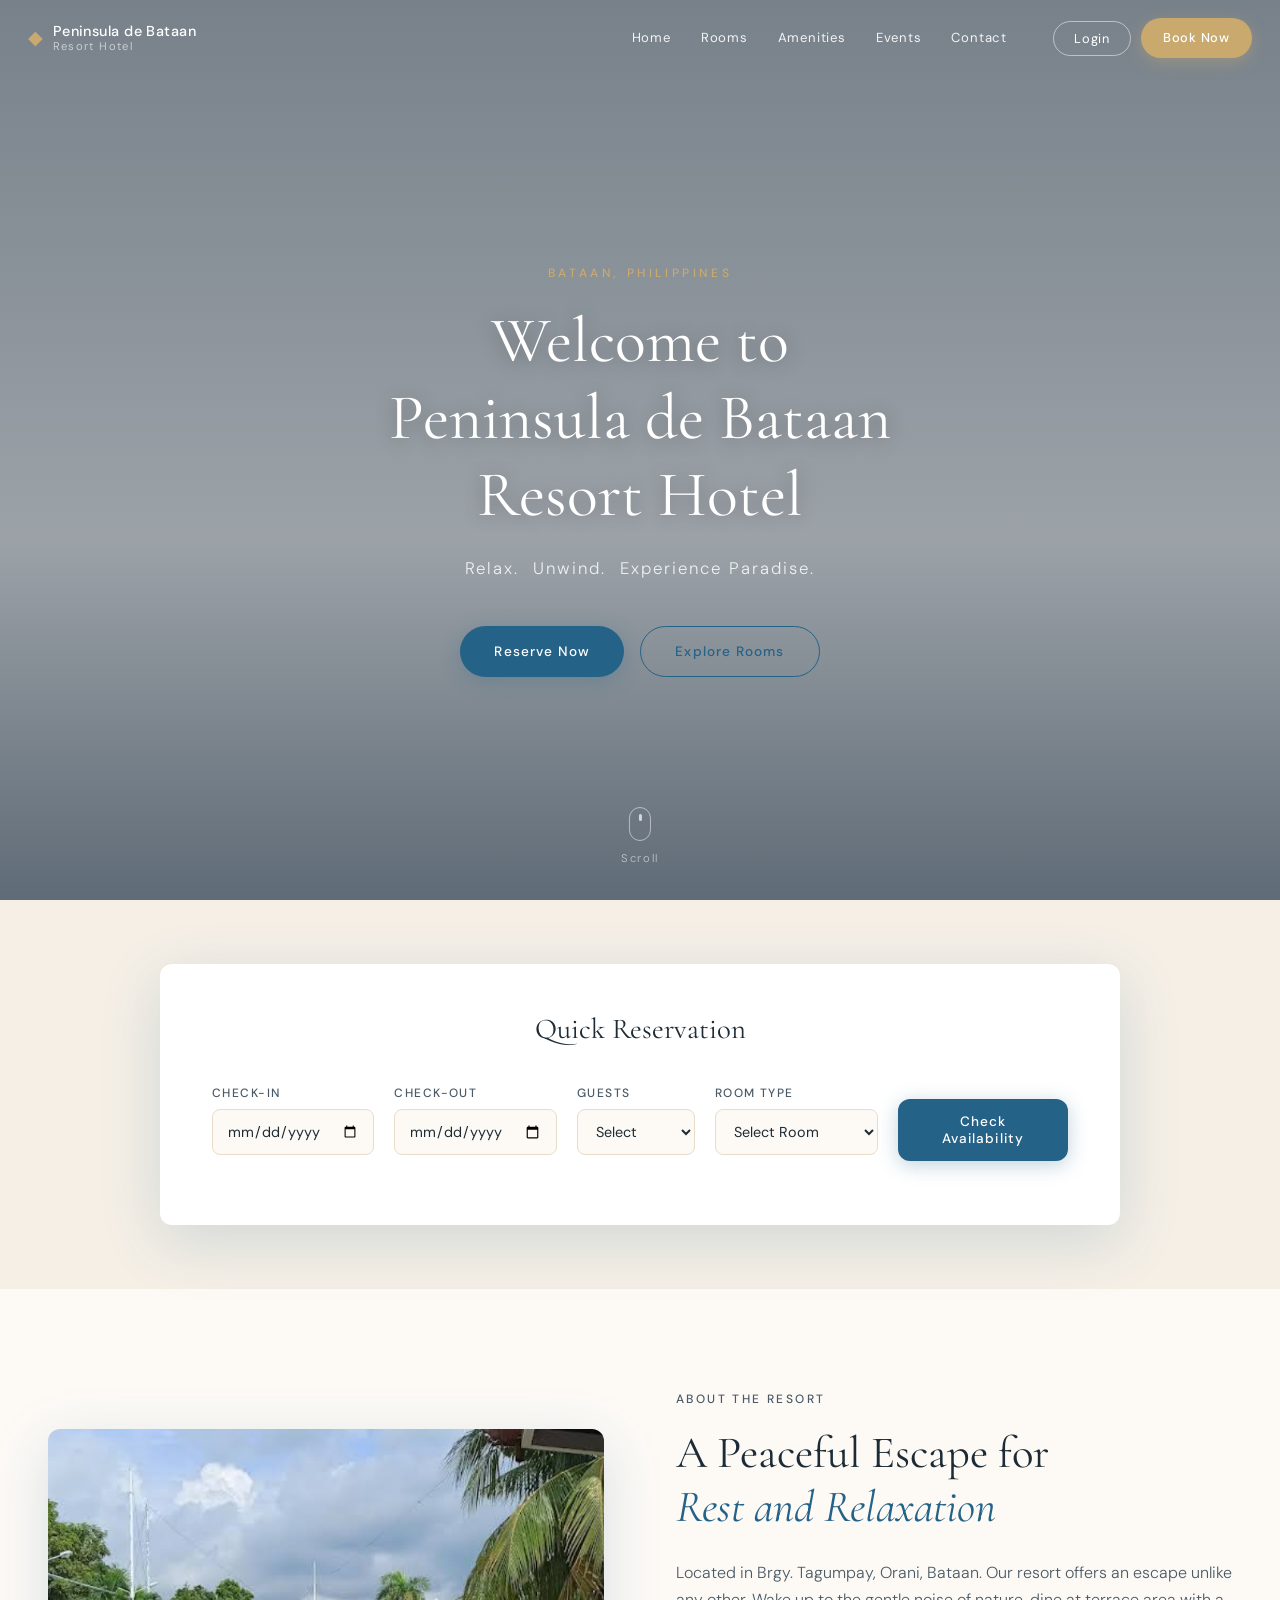
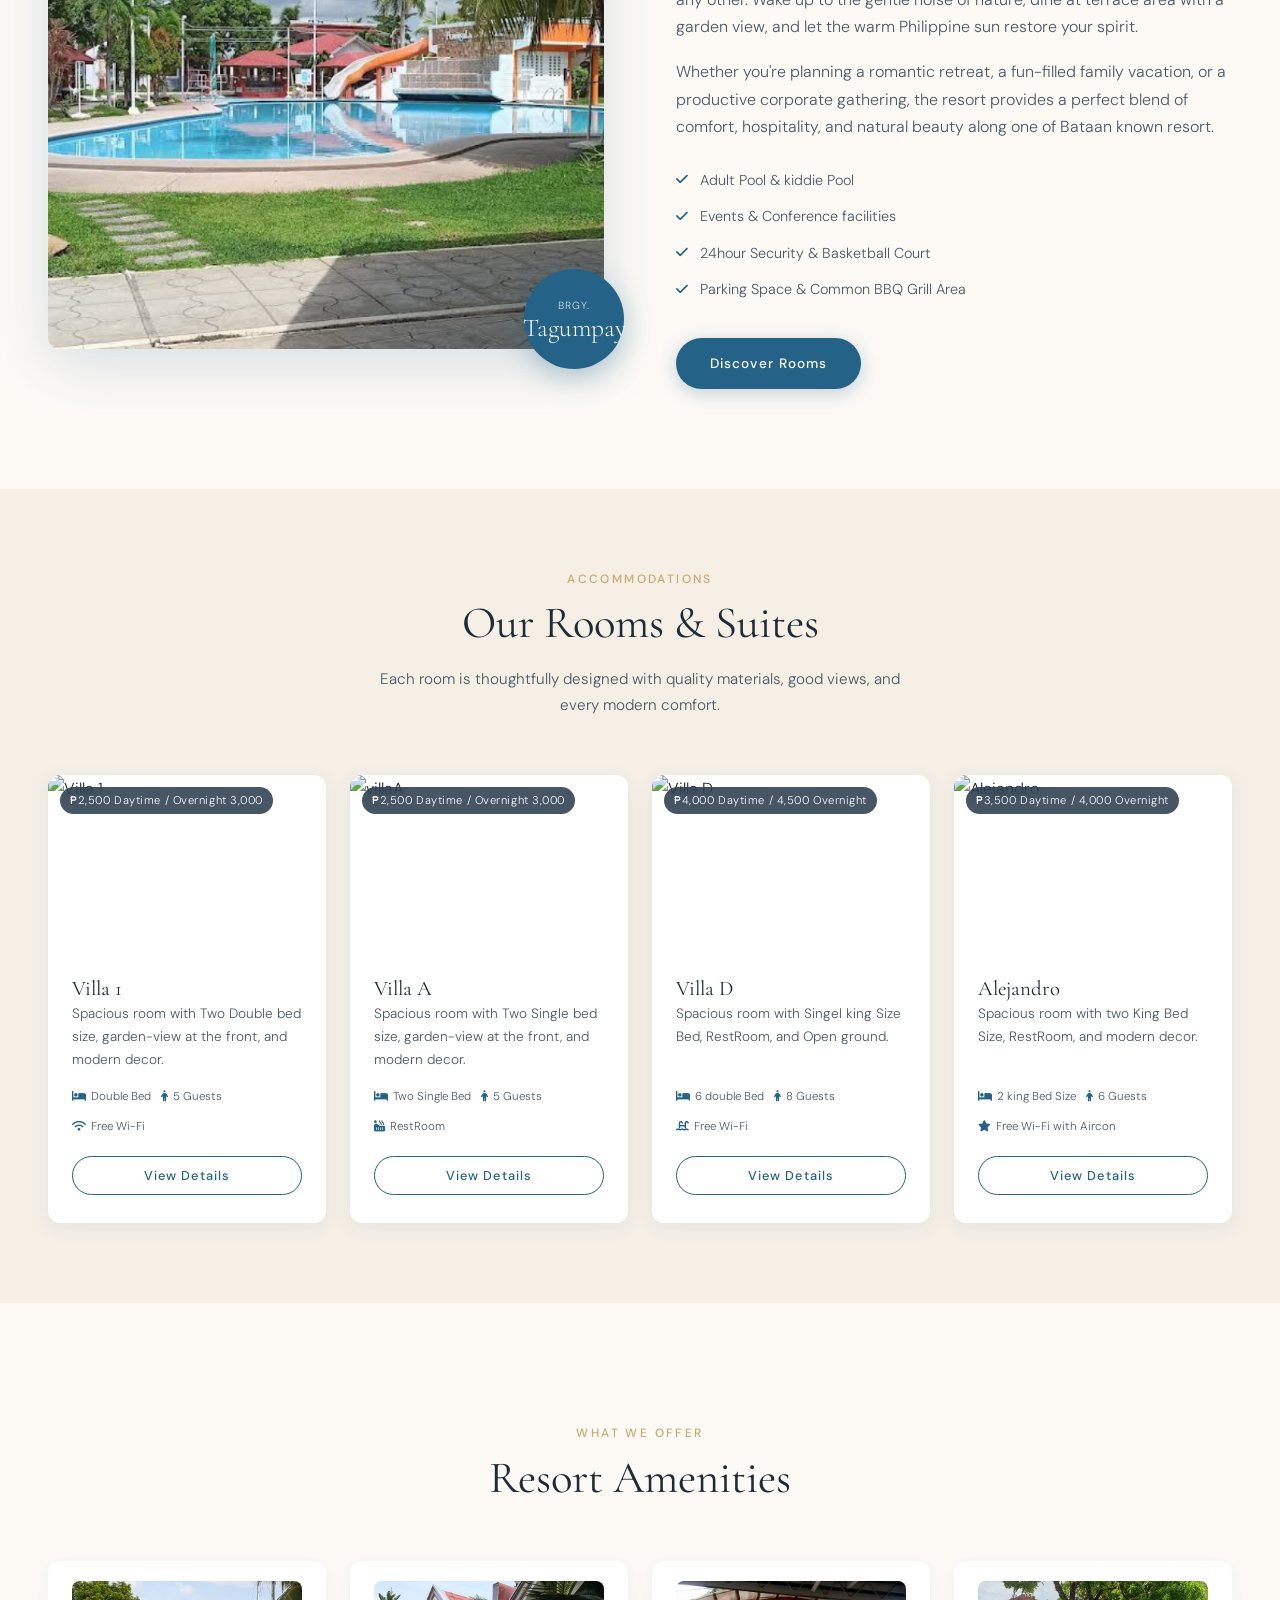
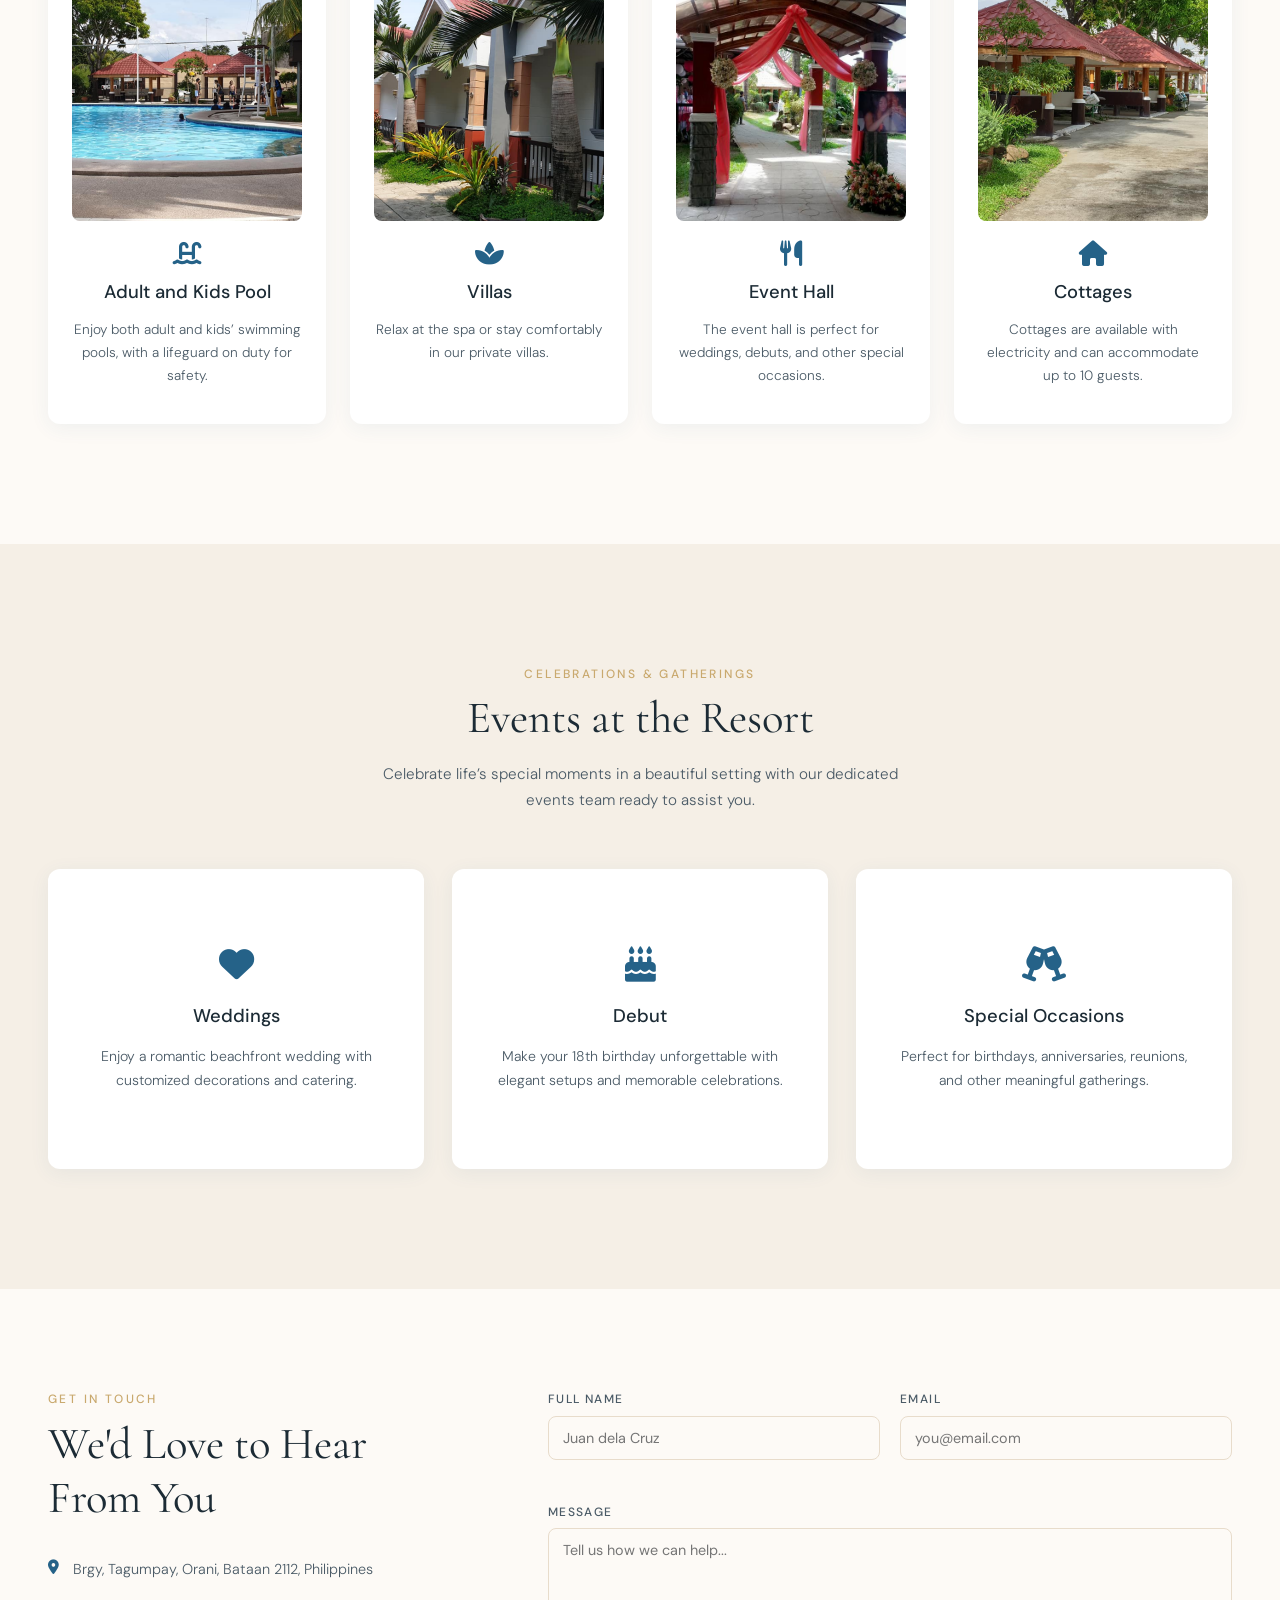
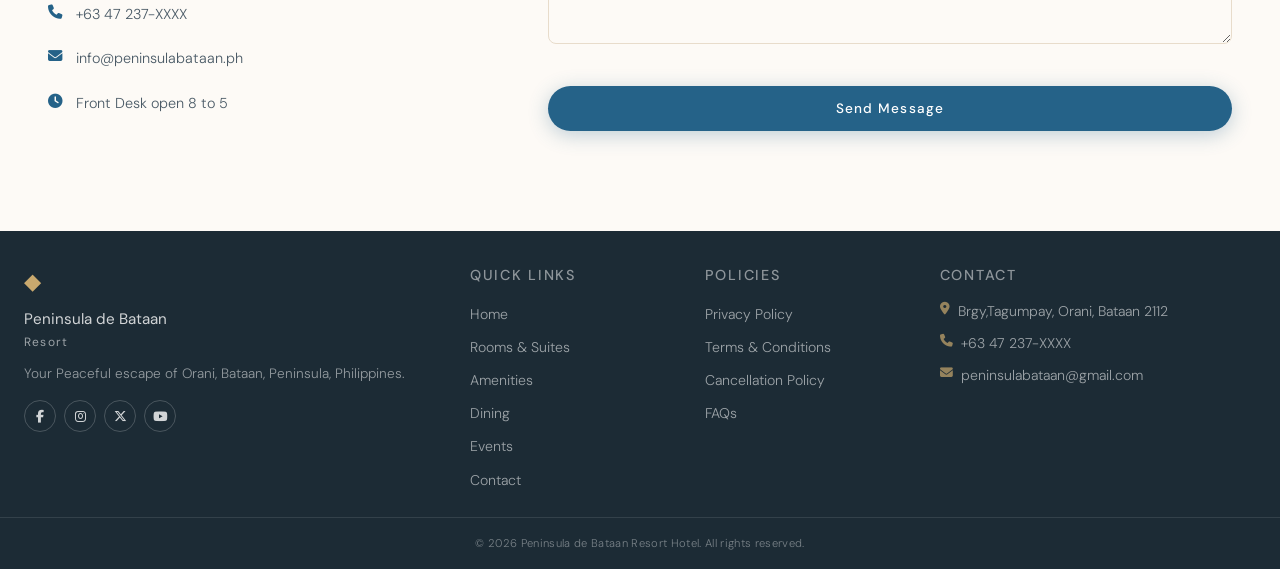
==== FinalOutput_NW2D/pages/index.html @ 0f13130e "loginAndRegistration --- no submission + validation yet, just UI controls" ====
<!DOCTYPE html>
<html lang="en">
<head>
  <meta charset="UTF-8" />
  <meta name="viewport" content="width=device-width, initial-scale=1.0" />
  <title>Peninsula de Bataan Resort Hotel</title>
  <link rel="preconnect" href="https://fonts.googleapis.com" />
  <link rel="preconnect" href="https://fonts.gstatic.com" crossorigin />
  <link href="https://fonts.googleapis.com/css2?family=Cormorant+Garamond:ital,wght@0,300;0,400;0,600;1,300;1,400&family=DM+Sans:wght@300;400;500&display=swap" rel="stylesheet" />
  <link rel="stylesheet" href="https://cdnjs.cloudflare.com/ajax/libs/font-awesome/6.5.0/css/all.min.css" />
  <link rel="stylesheet" href="../css/style.css" />
</head>
<body>

  <!-- ===== NAVBAR ===== -->
  <header class="navbar" id="navbar">
    <div class="nav-container">
      <a href="#home" class="nav-logo">
        <span class="logo-icon">&#9670;</span>
        <span class="logo-text">
          <strong>Peninsula de Bataan</strong>
          <small>Resort Hotel</small>
        </span>
      </a>
      <nav class="nav-links" aria-label="Primary navigation">
        <a href="#home">Home</a>
        <a href="#rooms">Rooms</a>
        <a href="#amenities">Amenities</a>
        <a href="#events">Events</a>
        <a href="#contact">Contact</a>
      </nav>
      <div class="nav-cta">
        <button class="btn-login" onclick="openLoginModal()">Login</button>
        <a href="#reservation" class="btn-book">Book Now</a>
      </div>
      <button class="hamburger" id="hamburger" aria-label="Toggle menu" aria-expanded="false">
        <span></span><span></span><span></span>
      </button>
    </div>
    <div class="mobile-menu" id="mobileMenu">
      <nav>
        <a href="#home" class="mobile-link">Home</a>
        <a href="#rooms" class="mobile-link">Rooms</a>
        <a href="#amenities" class="mobile-link">Amenities</a>
        <a href="#dining" class="mobile-link">Dining</a>
        <a href="#events" class="mobile-link">Events</a>
        <a href="#contact" class="mobile-link">Contact</a>
        <div class="mobile-cta">
          <button class="btn-login" onclick="openLoginModal()">Login</button>
          <a href="#reservation" class="btn-book">Book Now</a>
        </div>
      </nav>
    </div>
  </header>

  <!-- ===== HERO ===== -->
  <section class="hero" id="home">
    <div class="hero-content">
      <p class="hero-tagline">Bataan, Philippines</p>
      <h1 class="hero-title">Welcome to<br />Peninsula de Bataan<br />Resort Hotel</h1>
      <p class="hero-subtitle">Relax.&nbsp; Unwind.&nbsp; Experience Paradise.</p>
      <div class="hero-buttons">
        <a href="#reservation" class="btn-primary">Reserve Now</a>
        <a href="#rooms" class="btn-outline">Explore Rooms</a>
      </div>
    </div>
    <div class="scroll-indicator" aria-hidden="true">
      <div class="mouse"><div class="wheel"></div></div>
      <span>Scroll</span>
    </div>
  </section>

  <!-- ===== RESERVATION ===== -->
  <section class="reservation" id="reservation">
    <div class="reservation-card">
      <h2 class="section-label">Quick Reservation</h2>
      <!-- Frontend only: add action="/api/reservations" method="POST" for backend -->
      <form class="booking-form" id="bookingForm" novalidate>
        <div class="form-group">
          <label for="checkIn">Check-In</label>
          <input type="date" id="checkIn" name="check_in" required />
          <span class="form-error" id="checkInError"></span>
        </div>
        <div class="form-group">
          <label for="checkOut">Check-Out</label>
          <input type="date" id="checkOut" name="check_out" required />
          <span class="form-error" id="checkOutError"></span>
        </div>
        <div class="form-group">
          <label for="guests">Guests</label>
          <select id="guests" name="guests" required>
            <option value="">Select</option>
            <option value="1">1 Guest</option>
            <option value="2">2 Guests</option>
            <option value="3">3 Guests</option>
            <option value="4">4 Guests</option>
            <option value="5+">5+ Guests</option>
          </select>
          <span class="form-error" id="guestsError"></span>
        </div>
        <div class="form-group">
          <label for="roomType">Room Type</label>
          <select id="roomType" name="room_type" required>
            <option value="">Select Room</option>
            <option value="deluxe">Deluxe Room</option>
            <option value="suite">Ocean Suite</option>
            <option value="villa">Beach Villa</option>
            <option value="presidential">Presidential Suite</option>
          </select>
          <span class="form-error" id="roomTypeError"></span>
        </div>
        <button type="submit" class="btn-primary btn-full">Check Availability</button>
      </form>
    </div>
  </section>

  <!-- ===== ABOUT ===== -->
  <section class="about" id="about">
    <div class="container about-grid">
      <div class="about-image">
        <img src="../Images/Resort View.png" alt="Resort pool" loading="lazy" />
        <div class="about-badge">
          <span class="badge-number">Brgy.</span>
          <span class="badge-year">Tagumpay</span>
        </div>
      </div>
      <div class="about-text">
        <p class="eyebrow">About the Resort</p>
        <h2>A Peaceful Escape for<br /><em>Rest and Relaxation</em></h2>
        <p>Located in Brgy. Tagumpay, Orani, Bataan. Our resort offers an escape unlike any other. Wake up to the gentle noise of nature, dine at terrace area with a garden view, and let the warm Philippine sun restore your spirit.</p>
        <p>Whether you're planning a romantic retreat, a fun-filled family vacation, or a productive corporate gathering, the resort provides a perfect blend of comfort, hospitality, and natural beauty along one of Bataan known resort.</p>
        <ul class="about-highlights">
          <li><i class="fa-solid fa-check"></i> Adult Pool &amp; kiddie Pool</li>
          <li><i class="fa-solid fa-check"></i> Events &amp; Conference facilities</li>
          <li><i class="fa-solid fa-check"></i> 24hour Security &amp; Basketball Court</li>
          <li><i class="fa-solid fa-check"></i> Parking Space &amp; Common BBQ Grill Area</li>
        </ul>
        <a href="#rooms" class="btn-primary">Discover Rooms</a>
      </div>
    </div>
  </section>

  <!-- ===== ROOMS ===== -->
  <section class="rooms" id="rooms">
    <div class="container">
      <div class="section-header">
        <p class="eyebrow">Accommodations</p>
        <h2>Our Rooms &amp; Suites</h2>
        <p class="section-desc">Each room is thoughtfully designed with quality materials, good views, and every modern comfort.</p>
      </div>
      <div class="rooms-grid">

        <article class="room-card" data-room="villa1">
          <div class="room-img-wrap">
            <img src="../images/Villa 1.jpg" alt="Villa 1" loading="lazy" />
            <span class="room-badge">&#8369;2,500 Daytime / Overnight 3,000</span>
          </div>
          <div class="room-info">
            <h3>Villa 1</h3>
            <p>Spacious room with Two Double bed size, garden-view at the front, and modern decor.</p>
            <div class="room-features">
              <span><i class="fa-solid fa-bed"></i> Double Bed</span>
              <span><i class="fa-solid fa-person"></i> 5 Guests</span>
              <span><i class="fa-solid fa-wifi"></i> Free Wi-Fi</span>
            </div>
            <button class="btn-outline btn-room" onclick="viewRoom('villa1')">View Details</button>
          </div>
        </article>

        <article class="room-card" data-room="villaA">
          <div class="room-img-wrap">
            <img src="../images/Image9.jpg" alt="villaA" loading="lazy" />
            <span class="room-badge">&#8369;2,500 Daytime / Overnight 3,000</span>
          </div>
          <div class="room-info">
            <h3>Villa A</h3>
            <p>Spacious room with Two Single bed size, garden-view at the front, and modern decor.</p>
            <div class="room-features">
              <span><i class="fa-solid fa-bed"></i> Two Single Bed</span>
              <span><i class="fa-solid fa-person"></i> 5 Guests</span>
              <span><i class="fa-solid fa-hot-tub-person"></i>RestRoom</span>
            </div>
            <button class="btn-outline btn-room" onclick="viewRoom('suite')">View Details</button>
          </div>
        </article>

        <article class="room-card" data-room="villaD">
          <div class="room-img-wrap">
            <img src="../images/Villa D.png" alt="Villa D" loading="lazy" />
            <span class="room-badge"> &#8369;4,000 Daytime / 4,500 Overnight</span>
          </div>
          <div class="room-info">
            <h3>Villa D</h3>
            <p>Spacious room with Singel king Size Bed, RestRoom, and Open ground.</p>
            <div class="room-features">
              <span><i class="fa-solid fa-bed"></i> 6 double Bed</span>
              <span><i class="fa-solid fa-person"></i> 8 Guests</span>
              <span><i class="fa-solid fa-water-ladder"></i>Free Wi-Fi</span>
            </div>
            <button class="btn-outline btn-room" onclick="viewRoom('villa')">View Details</button>
          </div>
        </article>

        <article class="room-card" data-room="Alejandro">
          <div class="room-img-wrap">
            <img src="../images/Alejandro.png" alt="Alejandro" loading="lazy" />
            <span class="room-badge">&#8369;3,500 Daytime / 4,000 Overnight</span>
          </div>
          <div class="room-info">
            <h3>Alejandro</h3>
            <p>Spacious room with two King Bed Size, RestRoom, and modern decor.</p>
            <div class="room-features">
              <span><i class="fa-solid fa-bed"></i> 2 king Bed Size</span>
              <span><i class="fa-solid fa-person"></i> 6 Guests</span>
              <span><i class="fa-solid fa-star"></i> Free Wi-Fi with Aircon</span>
            </div>
            <button class="btn-outline btn-room" onclick="viewRoom('presidential')">View Details</button>
          </div>
        </article>

      </div>
    </div>
  </section>

  <!-- ===== AMENITIES ===== -->
  <section class="amenities" id="amenities">
    <div class="container">
      <div class="section-header">
        <p class="eyebrow">What We Offer</p>
        <h2>Resort Amenities</h2>
      </div>
      <div class="amenities-grid">
        <div class="amenity-card">
          <div class="amenity-img-wrap">
            <img src="../Images/pool area.jpg" alt="poolArea" loading="lazy" />
          </div>
          <i class="fa-solid fa-water-ladder amenity-icon"></i>
          <h4>Adult and Kids Pool</h4>
          <p>Enjoy both adult and kids’ swimming pools, with a lifeguard on duty for safety.</p>
        </div>
        <div class="amenity-card">
          <div class="amenity-img-wrap">
            <img src="../Images/Villas.jpg" alt="Villas" loading="lazy" />
          </div>
          <i class="fa-solid fa-spa amenity-icon"></i>
          <h4>Villas</h4>
          <p>Relax at the spa or stay comfortably in our private villas.</p>
        </div>
        <div class="amenity-card">
          <div class="amenity-img-wrap">
            <img src="../Images/event.jpg" alt="Event hall" loading="lazy" />
          </div>
          <i class="fa-solid fa-utensils amenity-icon"></i>
          <h4>Event Hall</h4>
          <p>The event hall is perfect for weddings, debuts, and other special occasions.</p>
        </div>
        <div class="amenity-card">
          <div class="amenity-img-wrap">
            <img src="../Images/cottages.jpg" alt="Cottages" loading="lazy" />
          </div>
          <i class="fa-solid fa-house amenity-icon"></i>
          <h4>Cottages</h4>
          <p>Cottages are available with electricity and can accommodate up to 10 guests.</p>
        </div>
      </div>
    </div>
  </section>

 

  <!-- ===== EVENTS ===== -->
  <section class="events" id="events">
  <div class="container">
    <div class="section-header">
      <p class="eyebrow">Celebrations &amp; Gatherings</p>
      <h2>Events at the Resort</h2>
      <p class="section-desc">Celebrate life’s special moments in a beautiful setting with our dedicated events team ready to assist you.</p>
    </div>
    <div class="events-grid">
      <div class="event-card">
        <i class="fa-solid fa-heart"></i>
        <h4>Weddings</h4>
        <p>Enjoy a romantic beachfront wedding with customized decorations and catering.</p>
      </div>
      <div class="event-card">
        <i class="fa-solid fa-cake-candles"></i>
        <h4>Debut</h4>
        <p>Make your 18th birthday unforgettable with elegant setups and memorable celebrations.</p>
      </div>
      <div class="event-card">
        <i class="fa-solid fa-champagne-glasses"></i>
        <h4>Special Occasions</h4>
        <p>Perfect for birthdays, anniversaries, reunions, and other meaningful gatherings.</p>
      </div>
    </div>
  </div>
</section>


  <!-- ===== CONTACT ===== -->
  <section class="contact" id="contact">
    <div class="container contact-grid">
      <div class="contact-info">
        <p class="eyebrow">Get in Touch</p>
        <h2>We'd Love to Hear<br />From You</h2>
        <ul class="contact-details">
          <li><i class="fa-solid fa-location-dot"></i><span>Brgy, Tagumpay, Orani, Bataan 2112, Philippines</span></li>
          <li><i class="fa-solid fa-phone"></i><a href="tel:+6347237XXXX">+63 47 237-XXXX</a></li>
          <li><i class="fa-solid fa-envelope"></i><a href="peninsulabataan@gmail.com">info@peninsulabataan.ph</a></li>
          <li><i class="fa-solid fa-clock"></i><span>Front Desk open 8 to 5</span></li>
        </ul>
      </div>
      <!-- Wire action="/api/contact" method="POST" for backend -->
      <form class="contact-form" id="contactForm" novalidate>
        <div class="form-row">
          <div class="form-group">
            <label for="cName">Full Name</label>
            <input type="text" id="cName" name="name" placeholder="Juan dela Cruz" required />
            <span class="form-error" id="cNameError"></span>
          </div>
          <div class="form-group">
            <label for="cEmail">Email</label>
            <input type="email" id="cEmail" name="email" placeholder="you@email.com" required />
            <span class="form-error" id="cEmailError"></span>
          </div>
        </div>
        <div class="form-group">
          <label for="cMessage">Message</label>
          <textarea id="cMessage" name="message" rows="5" placeholder="Tell us how we can help..." required></textarea>
          <span class="form-error" id="cMessageError"></span>
        </div>
        <button type="submit" class="btn-primary">Send Message</button>
      </form>
    </div>
  </section>

  <!-- ===== FOOTER ===== -->
  <footer class="footer">
    <div class="container footer-grid">
      <div class="footer-brand">
        <span class="logo-icon">&#9670;</span>
        <p class="footer-logo-text">Peninsula de Bataan<br /><small>Resort</small></p>
        <p class="footer-tagline">Your Peaceful escape of Orani, Bataan, Peninsula, Philippines.</p>
        <div class="social-links">
          <a href="#" aria-label="Facebook"><i class="fa-brands fa-facebook-f"></i></a>
          <a href="#" aria-label="Instagram"><i class="fa-brands fa-instagram"></i></a>
          <a href="#" aria-label="Twitter"><i class="fa-brands fa-x-twitter"></i></a>
          <a href="#" aria-label="YouTube"><i class="fa-brands fa-youtube"></i></a>
        </div>
      </div>
      <div class="footer-links">
        <h5>Quick Links</h5>
        <ul>
          <li><a href="#home">Home</a></li>
          <li><a href="#rooms">Rooms &amp; Suites</a></li>
          <li><a href="#amenities">Amenities</a></li>
          <li><a href="#dining">Dining</a></li>
          <li><a href="#events">Events</a></li>
          <li><a href="#contact">Contact</a></li>
        </ul>
      </div>
      <div class="footer-links">
        <h5>Policies</h5>
        <ul>
          <li><a href="#">Privacy Policy</a></li>
          <li><a href="#">Terms &amp; Conditions</a></li>
          <li><a href="#">Cancellation Policy</a></li>
          <li><a href="#">FAQs</a></li>
        </ul>
      </div>
      <div class="footer-contact">
        <h5>Contact</h5>
        <p><i class="fa-solid fa-location-dot"></i> Brgy,Tagumpay, Orani, Bataan 2112</p>
        <p><i class="fa-solid fa-phone"></i> +63 47 237-XXXX</p>
        <p><i class="fa-solid fa-envelope"></i> peninsulabataan@gmail.com</p>
      </div>
    </div>
    <div class="footer-bottom">
      <p>&copy; <span id="year"></span> Peninsula de Bataan Resort Hotel. All rights reserved.</p>
    </div>
  </footer>

  <!-- ===== LOGIN MODAL ===== -->
<div class="modal-overlay" id="loginModal" role="dialog" aria-modal="true" aria-labelledby="modalTitle">
  <div class="modal-card">
    <button class="modal-close" onclick="closeLoginModal()" aria-label="Close">&times;</button>
    <h2 class="modal-title" id="modalTitle">Sign In</h2>
    <p class="modal-subtitle">Enter your credentials to access your account</p>

    <form class="modal-form" id="loginForm" novalidate>
      <div class="form-group">
        <input type="email" id="loginEmail" name="email" placeholder="Email Address" required />
      </div>
      <div class="form-group modal-password-wrap">
        <input type="password" id="loginPassword" name="password" placeholder="Password" required />
        <button type="button" class="toggle-pw" onclick="togglePassword()" aria-label="Show password">
          <i class="fa-regular fa-eye" id="eyeIcon"></i>
        </button>
      </div>
      <div class="modal-row">
        <label class="remember-me">
          <input type="checkbox" name="remember" /> Remember me
        </label>
        <a class="forgot-link">Forgot password?</a>
      </div>
      <button type="submit" class="btn-primary btn-full">Sign In</button>
    </form>
    <p class="modal-footer-text">Don't have an account? <a class="create-link" onclick="switchToRegister()">Create one</a></p>
  </div>
</div>

<!-- ===== REGISTER MODAL ===== -->
<div class="modal-overlay" id="registerModal" role="dialog" aria-modal="true" aria-labelledby="registerModalTitle">
  <div class="modal-card">
    <button class="modal-close" onclick="closeRegisterModal()" aria-label="Close">&times;</button>
    <h2 class="modal-title" id="registerModalTitle">Create Account</h2>
    <p class="modal-subtitle">Fill in the details below to get started</p>

    <form class="modal-form" id="registerForm" novalidate>
      <div class="form-row">
        <div class="form-group">
          <input type="text" id="regFirstName" name="first_name" placeholder="First Name" required />
        </div>
        <div class="form-group">
          <input type="text" id="regLastName" name="last_name" placeholder="Last Name" required />
        </div>
      </div>
      <div class="form-group">
        <input type="email" id="regEmail" name="email" placeholder="Email Address" required />
      </div>
      <div class="form-group">
        <input type="tel" id="regPhone" name="phone" placeholder="Phone Number" />
      </div>
      <div class="form-group modal-password-wrap">
        <input type="password" id="regPassword" name="password" placeholder="Password" required />
        <button type="button" class="toggle-pw" onclick="toggleRegPassword()" aria-label="Show password">
          <i class="fa-regular fa-eye" id="regEyeIcon"></i>
        </button>
      </div>
      <div class="form-group modal-password-wrap">
        <input type="password" id="regConfirmPassword" name="confirm_password" placeholder="Confirm Password" required />
        <button type="button" class="toggle-pw" onclick="toggleRegConfirmPassword()" aria-label="Show confirm password">
          <i class="fa-regular fa-eye" id="regConfirmEyeIcon"></i>
        </button>
      </div>
      <div class="modal-row">
        <label class="remember-me">
          <input type="checkbox" name="agree" id="agreeTerms" required />
          I agree to the <a href="#" class="forgot-link" style="margin-left:4px;">Terms &amp; Conditions</a>
        </label>
      </div>
      <button type="submit" class="btn-primary btn-full">Create Account</button>
    </form>

    <p class="modal-footer-text">Already have an account? <a href="#" class="create-link" onclick="switchToLogin()">Sign in</a></p>
  </div>
</div>
  <!-- Toast notification -->
  <div class="toast" id="toast" role="status" aria-live="polite"></div>

  <script src="../js/app.js"></script>
</body>
</html>
---- FinalOutput_NW2D/css/style.css ----
/* =================================================================
   PENINSULA DE BATAAN RESORT HOTEL — style.css
   Design: Luxury Beach Resort | Soft Sand & Ocean Blue palette
   Fonts: Cormorant Garamond (display) + DM Sans (body)
   ================================================================= */

/* ----- CSS Variables ----- */
:root {
  --sand:       #f5efe6;
  --sand-dark:  #e8dccb;
  --cream:      #fdfaf6;
  --ocean:      #256288;
  --ocean-deep: #1a4a66;
  --ocean-light:#e8f4f8;
  --teal:       #4a9aba;
  --gold:       #c9a96e;
  --text-dark:  #1c2b35;
  --text-mid:   #4a5a66;
  --text-light: #8a9eaa;
  --white:      #ffffff;
  --error:      #c0392b;
  --success:    #27ae60;

  --nav-h:      76px;
  --radius:     12px;
  --shadow:     0 8px 40px rgba(45,106,143,.12);
  --shadow-md:  0 16px 60px rgba(45,106,143,.18);

  --transition: .35s cubic-bezier(.4,0,.2,1);
  --font-display: 'Cormorant Garamond', Georgia, serif;
  --font-body:    'DM Sans', system-ui, sans-serif;
}

/* ----- Reset & Base ----- */
*, *::before, *::after { box-sizing: border-box; margin: 0; padding: 0; }

html { 
  scroll-behavior: smooth; 
  font-size: 16px; 

}

body {
  font-family: var(--font-body);
  font-weight: 300;
  color: var(--text-dark);
  background: var(--cream);
  line-height: 1.7;
  overflow-x: hidden;
}

img { display: block; max-width: 100%; height: auto; }
a { text-decoration: none; color: inherit; }
ul { list-style: none; }
button { cursor: pointer; font-family: var(--font-body); border: none; background: none; }

.container {
  max-width: 1300px; /* Increased from 1200px to stretch the whole page wider */
  margin: 0 auto;
  padding: 0 24px;
}

/* ----- Typography ----- */
h1, h2, h3 { font-family: var(--font-display); font-weight: 400; line-height: 1.2; }
h1 { font-size: clamp(2.4rem, 5vw, 4rem); }
h2 { font-size: clamp(1.9rem, 3.5vw, 2.9rem); }
h3 { font-size: 1.5rem; }
h4 { font-size: 1.15rem; font-weight: 500; }
h5 { font-size: .9rem; letter-spacing: .12em; text-transform: uppercase; font-family: var(--font-body); font-weight: 500; }

em { font-style: italic; color: var(--ocean); }

.eyebrow {
  font-size: .75rem;
  letter-spacing: .2em;
  text-transform: uppercase;
  color: var(--gold);
  font-weight: 500;
  margin-bottom: .5rem;
}
.eyebrow.light { color: rgba(255,255,255,.7); }

/* ----- Buttons ----- */
.btn-primary {
  display: inline-block;
  padding: 14px 34px;
  background: var(--ocean);
  color: var(--white);
  border-radius: 50px;
  font-size: .85rem;
  letter-spacing: .08em;
  font-weight: 500;
  transition: background var(--transition), transform var(--transition), box-shadow var(--transition);
  box-shadow: 0 4px 20px rgba(45,106,143,.3);
}
.btn-primary:hover {
  background: var(--ocean-deep);
  transform: translateY(-2px);
  box-shadow: 0 8px 30px rgba(45,106,143,.4);
}

.btn-outline {
  display: inline-block;
  padding: 13px 34px;
  border: 1.5px solid var(--ocean);
  color: var(--ocean);
  border-radius: 50px;
  font-size: .85rem;
  letter-spacing: .08em;
  font-weight: 500;
  transition: all var(--transition);
}
.btn-outline:hover { background: var(--ocean); color: var(--white); transform: translateY(-2px); }
.btn-outline.light { border-color: rgba(255,255,255,.6); color: var(--white); }
.btn-outline.light:hover { background: rgba(255,255,255,.15); border-color: var(--white); }

.btn-full { width: 100%; text-align: center; border-radius: var(--radius); }

/* ----- Section Header ----- */
.section-header { text-align: center; margin-bottom: 56px; }
.section-header h2 { margin-bottom: 16px; }
.section-desc { color: var(--text-mid); max-width: 540px; margin: 0 auto; font-size: .95rem; }

/* =================================================================
   NAVBAR
   ================================================================= */
.navbar {
  position: fixed;
  top: 0; left: 0; right: 0;
  z-index: 1000;
  background: transparent;
  transition: background var(--transition), backdrop-filter var(--transition), box-shadow var(--transition);
}
.navbar.scrolled {
  background: rgba(253,250,246,.96);
  backdrop-filter: blur(16px);
  -webkit-backdrop-filter: blur(16px);
  box-shadow: 0 2px 24px rgba(45,106,143,.1);
}

.nav-container {
  max-width: 1280px;
  margin: 0 auto;
  padding: 0 28px;
  height: var(--nav-h);
  display: flex;
  align-items: center;
  gap: 32px;
}

/* Logo */
.nav-logo {
  display: flex;
  align-items: center;
  gap: 10px;
  flex-shrink: 0;
  color: var(--white);
  transition: color var(--transition);
}
.navbar.scrolled .nav-logo { color: var(--text-dark); }

.logo-icon {
  font-size: 1.2rem;
  color: var(--gold);
}
.logo-text {
  display: flex;
  flex-direction: column;
  line-height: 1.1;
  font-family: var(--font-body);
}
.logo-text strong { font-size: .9rem; font-weight: 500; letter-spacing: .03em; }
.logo-text small { font-size: .7rem; letter-spacing: .12em; opacity: .7; }

/* Nav links */
.nav-links {
  display: flex;
  align-items: center;
  gap: 2px;
  margin-left: auto;
}
.nav-links a {
  padding: 8px 14px;
  font-size: .82rem;
  letter-spacing: .06em;
  font-weight: 400;
  color: rgba(255,255,255,.9);
  border-radius: 6px;
  transition: color var(--transition), background var(--transition);
}
.navbar.scrolled .nav-links a { color: var(--text-mid); }
.nav-links a:hover { color: var(--white); background: rgba(255,255,255,.15); }
.navbar.scrolled .nav-links a:hover { color: var(--ocean); background: var(--ocean-light); }

/* Nav CTA */
.nav-cta { display: flex; align-items: center; gap: 10px; flex-shrink: 0; }

.btn-login {
  padding: 8px 20px;
  border: 1.5px solid rgba(255,255,255,.5);
  color: var(--white);
  border-radius: 50px;
  font-size: .8rem;
  letter-spacing: .06em;
  transition: all var(--transition);
}
.btn-login:hover { background: rgba(255,255,255,.15); border-color: var(--white); }
.navbar.scrolled .btn-login { border-color: var(--ocean); color: var(--ocean); }
.navbar.scrolled .btn-login:hover { background: var(--ocean); color: var(--white); }

.btn-book {
  padding: 9px 22px;
  background: var(--gold);
  color: var(--white);
  border-radius: 50px;
  font-size: .8rem;
  font-weight: 500;
  letter-spacing: .06em;
  transition: all var(--transition);
  box-shadow: 0 4px 16px rgba(201,169,110,.4);
}
.btn-book:hover { background: #b8935a; transform: translateY(-1px); }

/* Hamburger */
.hamburger {
  display: none;
  flex-direction: column;
  gap: 5px;
  padding: 6px;
  margin-left: auto;
}
.hamburger span {
  display: block;
  width: 22px;
  height: 2px;
  background: var(--white);
  border-radius: 2px;
  transition: all var(--transition);
}
.navbar.scrolled .hamburger span { background: var(--text-dark); }
.hamburger.open span:nth-child(1) { transform: rotate(45deg) translate(5px,5px); }
.hamburger.open span:nth-child(2) { opacity: 0; }
.hamburger.open span:nth-child(3) { transform: rotate(-45deg) translate(5px,-5px); }

/* Mobile Menu */
.mobile-menu {
  display: none;
  max-height: 0;
  overflow: hidden;
  transition: max-height .4s ease, padding .3s ease;
  background: rgba(253,250,246,.97);
  backdrop-filter: blur(16px);
}
.mobile-menu.open { display: block; max-height: 500px; padding-bottom: 16px; }
.mobile-menu nav { display: flex; flex-direction: column; padding: 0 24px; }
.mobile-link {
  padding: 14px 0;
  border-bottom: 1px solid var(--sand-dark);
  font-size: .9rem;
  color: var(--text-dark);
  letter-spacing: .04em;
}
.mobile-link:hover { color: var(--ocean); }
.mobile-cta { display: flex; gap: 10px; padding: 20px 0 8px; }

/* =================================================================
   HERO
   ================================================================= */
.hero {
  position: relative;
  min-height: 100vh;
  display: flex;
  align-items: center;
  justify-content: center;
  text-align: center;
  background:
    linear-gradient(to bottom, rgba(10,30,50,.55) 0%, rgba(10,30,50,.4) 60%, rgba(10,30,50,.65) 100%),
    url('../images/Home\ section.png') center/cover no-repeat;
  overflow: hidden;
}

.hero-content {
  position: relative;
  z-index: 2;
  padding: 120px 24px 80px;
  max-width: 800px;
  animation: fadeUp .9s ease both;
}

.hero-tagline {
  font-size: .75rem;
  letter-spacing: .3em;
  text-transform: uppercase;
  color: var(--gold);
  margin-bottom: 20px;
  font-weight: 500;
}

.hero-title {
  color: var(--white);
  margin-bottom: 20px;
  text-shadow: 0 2px 20px rgba(0,0,0,.3);
}

.hero-subtitle {
  color: rgba(255,255,255,.85);
  font-size: 1.05rem;
  letter-spacing: .12em;
  margin-bottom: 44px;
}

.hero-buttons { display: flex; gap: 16px; justify-content: center; flex-wrap: wrap; }

/* Scroll indicator */
.scroll-indicator {
  position: absolute;
  bottom: 32px;
  left: 50%;
  transform: translateX(-50%);
  display: flex;
  flex-direction: column;
  align-items: center;
  gap: 8px;
  color: rgba(255,255,255,.6);
  font-size: .7rem;
  letter-spacing: .15em;
}
.mouse {
  width: 22px;
  height: 34px;
  border: 1.5px solid rgba(255,255,255,.5);
  border-radius: 12px;
  display: flex;
  justify-content: center;
  padding-top: 6px;
}
.wheel {
  width: 3px;
  height: 7px;
  background: rgba(255,255,255,.7);
  border-radius: 2px;
  animation: scroll-wheel 1.8s ease infinite;
}
@keyframes scroll-wheel {
  0%   { transform: translateY(0); opacity: 1; }
  80%  { transform: translateY(10px); opacity: 0; }
  100% { transform: translateY(0); opacity: 0; }
}
@keyframes fadeUp {
  from { opacity: 0; transform: translateY(28px); }
  to   { opacity: 1; transform: translateY(0); }
}

/* =================================================================
   RESERVATION / BOOKING FORM
   ================================================================= */
.reservation {
  background: var(--sand);
  padding: 64px 24px;
  display: flex;
  justify-content: center;
}

.reservation-card {
  background: var(--white);
  border-radius: var(--radius);
  box-shadow: var(--shadow-md);
  padding: 48px 52px;
  max-width: 960px;
  width: 100%;
}

.section-label {
  font-family: var(--font-display);
  font-size: 1.8rem;
  font-weight: 400;
  text-align: center;
  margin-bottom: 36px;
  color: var(--text-dark);
}

.booking-form {
  display: grid;
  grid-template-columns: repeat(4, 1fr) auto;
  gap: 20px;
  align-items: center; /* Changed from 'end' to 'center' */
}

/* Form elements shared */
.form-group { display: flex; flex-direction: column; gap: 6px; }
.form-group label { font-size: .75rem; letter-spacing: .12em; text-transform: uppercase; color: var(--text-mid); font-weight: 500; }
.form-group input,
.form-group select,
.form-group textarea {
  padding: 12px 14px;
  border: 1.5px solid var(--sand-dark);
  border-radius: 8px;
  font-size: .9rem;
  font-family: var(--font-body);
  color: var(--text-dark);
  background: var(--cream);
  transition: border-color var(--transition), box-shadow var(--transition);
  outline: none;
}
.form-group input:focus,
.form-group select:focus,
.form-group textarea:focus {
  border-color: var(--ocean);
  box-shadow: 0 0 0 3px rgba(45,106,143,.12);
}
.form-group input.invalid,
.form-group select.invalid,
.form-group textarea.invalid { border-color: var(--error); }

.form-error { font-size: .75rem; color: var(--error); min-height: 1rem; }

/* =================================================================
   ABOUT
   ================================================================= */
.about { padding: 100px 24px; background: var(--cream); }

.about-grid {
  display: grid;
  grid-template-columns: 1fr 1fr;
  gap: 72px;
  align-items: center;
}

.about-image { position: relative; }
.about-image img {
  width: 100%;
  height: 520px;
  object-fit: cover;
  border-radius: var(--radius);
  box-shadow: var(--shadow-md);
}

.about-badge {
  position: absolute;
  bottom: -20px;
  right: -20px;
  width: 100px;
  height: 100px;
  background: var(--ocean);
  color: var(--white);
  border-radius: 50%;
  display: flex;
  flex-direction: column;
  align-items: center;
  justify-content: center;
  box-shadow: 0 8px 28px rgba(45,106,143,.35);
}
.badge-number { font-size: .65rem; letter-spacing: .1em; text-transform: uppercase; opacity: .8; }
.badge-year { font-family: var(--font-display); font-size: 1.6rem; line-height: 1; }

.about-text h2 { margin-bottom: 24px; }
.about-text p { color: var(--text-mid); margin-bottom: 18px; }

.about-highlights { margin: 28px 0 36px; display: flex; flex-direction: column; gap: 12px; }
.about-highlights li { display: flex; align-items: center; gap: 12px; font-size: .9rem; color: var(--text-mid); }
.about-highlights li i { color: var(--ocean); font-size: .85rem; }

/* =================================================================
   ROOMS
   ================================================================= */
.rooms { padding: 80px 24px; background: var(--sand); }

.rooms-grid {
  display: grid;
  grid-template-columns: repeat(4, 1fr);
  gap: 24px;
}

.room-card {
  background: var(--white);
  border-radius: var(--radius);
  overflow: hidden;
  box-shadow: 0 4px 20px rgba(45,106,143,.08);
  transition: transform var(--transition), box-shadow var(--transition);
  display: flex;
  flex-direction: column;
}
.room-card:hover { transform: translateY(-6px); box-shadow: var(--shadow-md); }

.room-img-wrap { position: relative; overflow: hidden; }
.room-img-wrap img {
  width: 100%;
  height: 190px; /* Reduced from 200px */
  object-fit: cover;
  transition: transform .6s ease;
}
.room-card:hover .room-img-wrap img { transform: scale(1.06); }

.room-badge {
  position: absolute;
  top: 12px;
  left: 12px;
  background: rgba(10,30,50,.75);
  backdrop-filter: blur(8px);
  color: var(--white);
  font-size: .7rem;
  padding: 4px 10px;
  border-radius: 50px;
  letter-spacing: .05em;
}

.room-info { padding: 12px 24px 28px; display: flex; flex-direction: column; flex: 1; }
.room-info h3 { font-size: 1.3rem; margin-top: 0; }
.room-info p { font-size: .85rem; color: var(--text-mid); flex: 1; margin-bottom: 16px; }

.room-features {
  display: flex;
  gap: 10px;
  flex-wrap: wrap;
  margin-bottom: 20px;
}
.room-features span { font-size: .72rem; color: var(--text-mid); display: flex; align-items: center; gap: 5px; }
.room-features i { color: var(--ocean); font-size: .7rem; }

.btn-room {
  width: 100%;
  text-align: center;
  padding: 10px;
  font-size: .8rem;
}

/* =================================================================
   AMENITIES
   ================================================================= */
.amenities { padding: 120px 24px; background: var(--cream); } /* Increased padding */

.amenities-grid {
  display: grid;
  grid-template-columns: repeat(4, 1fr);
  gap: 24px;
}

.amenity-card {
  text-align: center;
  padding: 20px 24px 36px; /* Tighter on top, wider on sides, spacious on bottom */
  border-radius: var(--radius);
  background: var(--white);
  box-shadow: 0 4px 20px rgba(45,106,143,.07);
  transition: transform var(--transition), box-shadow var(--transition);
  overflow: hidden;
  display: flex;
  flex-direction: column;
  height: 100%;
}
.amenity-card:hover { transform: translateY(-4px); box-shadow: var(--shadow); }

.amenity-img-wrap { overflow: hidden; border-radius: 8px; margin-bottom: 20px; }
.amenity-img-wrap img { width: 200%; height: 240px; object-fit: cover; transition: transform .6s ease; } /* Increased image height */
.amenity-card:hover .amenity-img-wrap img { transform: scale(1.07); }

.amenity-icon { font-size: 1.6rem; color: var(--ocean); margin-bottom: 10px; display: block; }
.amenity-card h4 { margin-bottom: 10px; color: var(--text-dark); }
.amenity-card p { font-size: .85rem; color: var(--text-mid); }


/* =================================================================
   EVENTS
   ================================================================= */
.events { padding: 120px 24px; background: var(--sand); } /* Increased padding */

.events-grid {
  display: grid;
  grid-template-columns: repeat(3, 1fr);
  gap: 28px;
}

.event-card {
  background: var(--white);
  border-radius: var(--radius);
  padding: 64px 32px; /* Increased internal padding */
  text-align: center;
  box-shadow: 0 4px 20px rgba(45,106,143,.07);
  transition: transform var(--transition), box-shadow var(--transition);
  position: relative;
  overflow: hidden;
  min-height: 300px;       /* Added to force a taller card */
  display: flex;           /* Added to center content */
  flex-direction: column;  /* Added to center content */
  justify-content: center; /* Added to vertically center content */
  align-items: center;     /* Added to horizontally center content */
}
.event-card::before {
  content: '';
  position: absolute;
  top: 0; left: 0; right: 0;
  height: 4px;
  background: linear-gradient(90deg, var(--ocean), var(--teal));
  transform: scaleX(0);
  transform-origin: left;
  transition: transform var(--transition);
}
.event-card:hover::before { transform: scaleX(1); }
.event-card:hover { transform: translateY(-4px); box-shadow: var(--shadow); }

.event-card > i { font-size: 2.2rem; color: var(--ocean); margin-bottom: 20px; display: block; }
.event-card h4 { margin-bottom: 12px; }
.event-card p { font-size: .88rem; color: var(--text-mid); }



/* =================================================================
   CONTACT
   ================================================================= */
.contact { padding: 100px 24px; background: var(--cream); }

.contact-grid {
  display: grid;
  grid-template-columns: 1fr 1.6fr;
  gap: 72px;
  align-items: start;
}

.contact-info h2 { margin-bottom: 32px; }

.contact-details { display: flex; flex-direction: column; gap: 20px; }
.contact-details li { display: flex; align-items: flex-start; gap: 14px; }
.contact-details i { color: var(--ocean); font-size: .9rem; margin-top: 3px; flex-shrink: 0; }
.contact-details span, .contact-details a { font-size: .9rem; color: var(--text-mid); }
.contact-details a:hover { color: var(--ocean); }

.contact-form { display: flex; flex-direction: column; gap: 20px; }
.form-row { display: grid; grid-template-columns: 1fr 1fr; gap: 20px; }

/* =================================================================
   FOOTER
   ================================================================= */
.footer { 
  background: var(--text-dark); 
  color: rgba(255,255,255,.8); 
  padding: 32px 0 0; 
}

.footer-grid {
  display: grid;
  grid-template-columns: 2fr 1fr 1fr 1.5fr;
  gap: 24px;
  margin-bottom: 24px;
}

.footer-brand .logo-icon { 
  font-size: 1.4rem; 
  color: var(--gold); 
}

.footer-logo-text {
  font-family: var(--font-body);
  font-size: .95rem;
  font-weight: 400;
  margin: 8px 0 12px; 
  line-height: 1.4;
}

.footer-logo-text small { 
  font-size: .75rem; 
  letter-spacing: .1em; 
  opacity: .7; 
}

.footer-tagline { 
  font-size: .85rem; 
  opacity: .65; 
  line-height: 1.5; 
  margin-bottom: 16px; 
}

.social-links { 
  display: flex; 
  gap: 8px; 
}

.social-links a {
  width: 32px; 
  height: 32px;
  border: 1px solid rgba(255,255,255,.2);
  border-radius: 50%;
  display: flex;
  align-items: center;
  justify-content: center;
  font-size: .8rem;
  transition: all var(--transition);
}

.social-links a:hover { 
  background: var(--ocean); 
  border-color: var(--ocean); 
  color: var(--white); 
  transform: translateY(-2px); 
}

.footer-links h5 { 
  color: rgba(255,255,255,.5); 
  margin-bottom: 12px; 
}

.footer-links ul { 
  display: flex; 
  flex-direction: column; 
  gap: 6px; 
}

.footer-links a { 
  font-size: .88rem; 
  opacity: .7; 
  transition: opacity var(--transition), color var(--transition); 
}

.footer-links a:hover { 
  opacity: 1; 
  color: var(--gold); 
}

.footer-contact h5 { 
  color: rgba(255,255,255,.5); 
  margin-bottom: 12px; 
}

.footer-contact p { 
  font-size: .88rem; 
  opacity: .7; 
  margin-bottom: 8px; 
  display: flex; 
  gap: 8px; 
  align-items: flex-start; 
}

.footer-contact i { 
  color: var(--gold); 
  font-size: .8rem; 
  margin-top: 3px; 
  flex-shrink: 0; 
}

.footer-bottom {
  border-top: 1px solid rgba(255,255,255,.1);
  padding: 16px; 
  text-align: center;
}

.footer-bottom p { 
  font-size: .7rem; 
  opacity: .5; 
  letter-spacing: .03em; 
  margin: 0; 
}

/* =================================================================
   LOGIN MODAL
   ================================================================= */


/* =================================================================
   TOAST NOTIFICATION
   ================================================================= */
.toast {
  position: fixed;
  bottom: 28px;
  right: 28px;
  background: var(--text-dark);
  color: var(--white);
  padding: 14px 24px;
  border-radius: 10px;
  font-size: .88rem;
  box-shadow: 0 8px 32px rgba(0,0,0,.25);
  transform: translateY(80px);
  opacity: 0;
  transition: transform .35s ease, opacity .35s ease;
  z-index: 10000;
  pointer-events: none;
  max-width: 340px;
}
.toast.show { transform: translateY(0); opacity: 1; }
.toast.success { border-left: 4px solid var(--success); }
.toast.error   { border-left: 4px solid var(--error); }

/* =================================================================
   RESPONSIVE — TABLET (max 1024px)
   ================================================================= */
@media (max-width: 1024px) {
  .rooms-grid     { grid-template-columns: repeat(2, 1fr); }
  .amenities-grid { grid-template-columns: repeat(2, 1fr); }
  .about-grid     { gap: 48px; }
  .footer-grid    { grid-template-columns: 1fr 1fr; }
  .booking-form   { grid-template-columns: repeat(2, 1fr); }
  .booking-form .btn-primary { grid-column: 1 / -1; }
}

/* =================================================================
   RESPONSIVE — MOBILE (max 768px)
   ================================================================= */
@media (max-width: 768px) {
  .nav-links, .nav-cta { display: none; }
  .hamburger { display: flex; }

  .hero-buttons { flex-direction: column; align-items: center; }

  .about-grid     { grid-template-columns: 1fr; }
  .about-image img { height: 320px; }
  .about-badge    { bottom: -16px; right: 16px; }

  .rooms-grid     { grid-template-columns: 1fr; }
  .amenities-grid { grid-template-columns: 1fr; }
  .events-grid    { grid-template-columns: 1fr; }

  .contact-grid   { grid-template-columns: 1fr; }
  .form-row       { grid-template-columns: 1fr; }

  .footer-grid    { grid-template-columns: 1fr; gap: 32px; }

  .reservation-card { padding: 32px 24px; }
  .booking-form { grid-template-columns: 1fr; }

  .dining-content { text-align: center; }

  .billing-panel  { padding: 36px 24px; }
  .modal-box      { padding: 36px 28px; }
}

@media (max-width: 480px) {
  .amenities-grid { grid-template-columns: 1fr; }
  .hero-title     { font-size: 2rem; }
}

/* ===== LOGIN MODAL ===== */
.modal-overlay {
  display: none;
  position: fixed;
  inset: 0;
  background: rgba(0, 0, 0, 0.5);
  backdrop-filter: blur(4px);
  z-index: 9999;
  align-items: center;
  justify-content: center;
  padding: 1rem;
  box-sizing: border-box;
}
.modal-overlay.active {
  display: flex;
}
.modal-card {
  background: #fff;
  border-radius: 16px;
  padding: 2.5rem 2rem;
  width: 100%;
  max-width: 420px;
  margin: 1rem;
  position: relative;
  box-shadow: 0 20px 60px rgba(0,0,0,0.2);
  animation: modalIn 0.3s ease;
}
@keyframes modalIn {
  from { opacity: 0; transform: translateY(-20px) scale(0.97); }
  to   { opacity: 1; transform: translateY(0) scale(1); }
}
.modal-close {
  position: absolute;
  top: 1rem; right: 1rem;
  background: none;
  border: none;
  font-size: 1.5rem;
  cursor: pointer;
  color: #888;
  line-height: 1;
}
.modal-close:hover { color: #333; }
.modal-title {
  text-align: center;
  font-size: 1.6rem;
  margin-bottom: 0.25rem;
}
.modal-subtitle {
  text-align: center;
  color: #777;
  font-size: 0.9rem;
  margin-bottom: 1.5rem;
}
.modal-form .form-group {
  margin-bottom: 1rem;
}
.modal-form .form-group:last-child {
  margin-bottom: 0;
}
.modal-password-wrap {
  position: relative !important;
}
.modal-card .form-group input {
  padding: 0.9rem 1.1rem !important;
}

.modal-password-wrap input {
  padding: 0.9rem 2.8rem 0.9rem 1.1rem;
}
.toggle-pw {
  position: absolute;
  right: 0.75rem;
  top: 50%;
  transform: translateY(-50%);
  background: none;
  border: none;
  cursor: pointer;
  color: #888;
}
.modal-row {
  display: flex;
  justify-content: space-between;
  align-items: center;
  margin: 0.5rem 0 1.25rem;
  font-size: 0.875rem;
}
.remember-me {
  display: flex;
  align-items: center;
  gap: 0.4rem;
  cursor: pointer;
  color: #555;
}
.forgot-link {
  color: #5b5ef4;
  text-decoration: none;
  font-weight: 500;
}
.forgot-link:hover { 
  text-decoration: underline;
}
.modal-footer-text {
  text-align: center;
  margin-top: 1.25rem;
  font-size: 0.875rem;
  color: #666;
}
.create-link {
  color: #5b5ef4;
  font-weight: 600;
  text-decoration: none;
}
.create-link:hover { text-decoration: underline; }

.modal-card .form-row {
  display: grid;
  grid-template-columns: 1fr 1fr;
  gap: 0.75rem;
}
.modal-card {
  max-height: 90vh;
  overflow-y: auto;
}

#registerModal .modal-card {
  max-width: 420px;
  width: calc(100% - 2rem);
  box-sizing: border-box;
}

#registerModal .modal-card .form-row {
  display: grid;
  grid-template-columns: 1fr 1fr;
  gap: 0.75rem;
  width: 100%;
}

#registerModal .modal-card .form-row .form-group input {
  width: 100%;
  box-sizing: border-box;
}
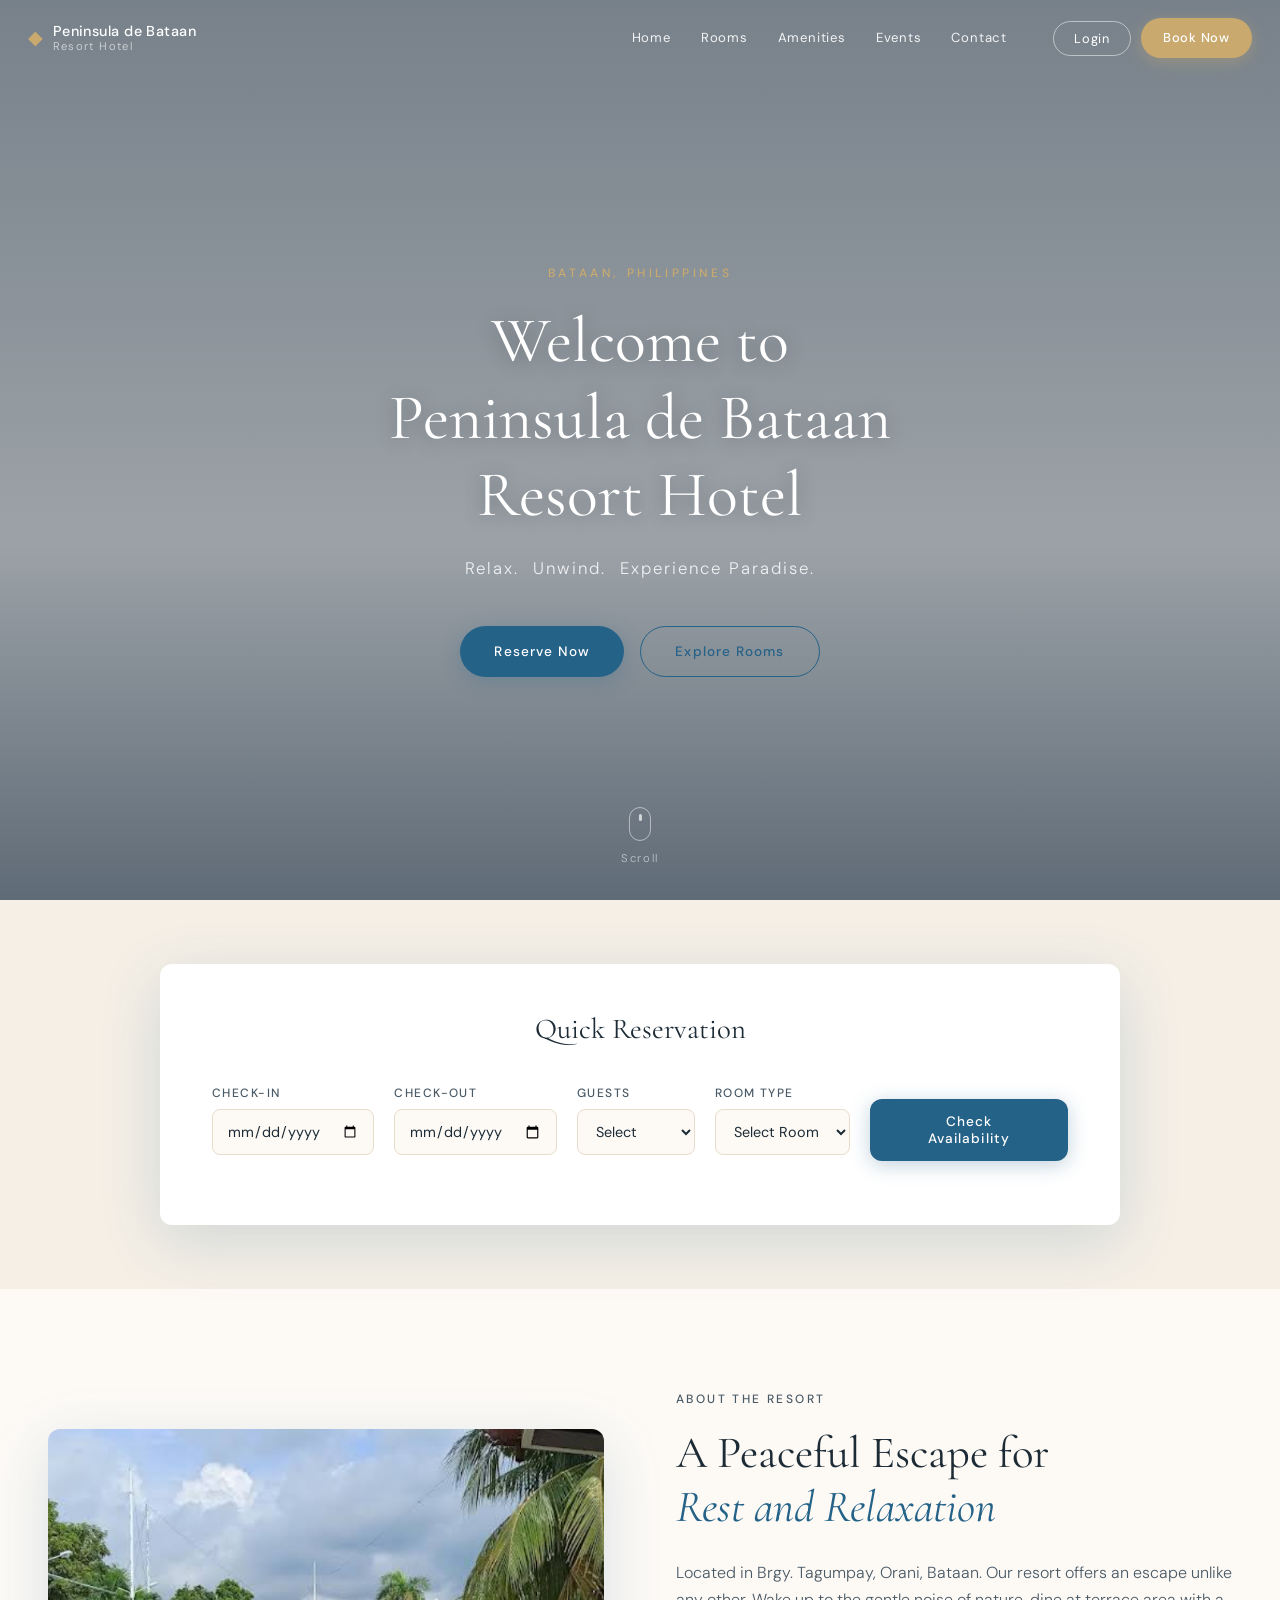
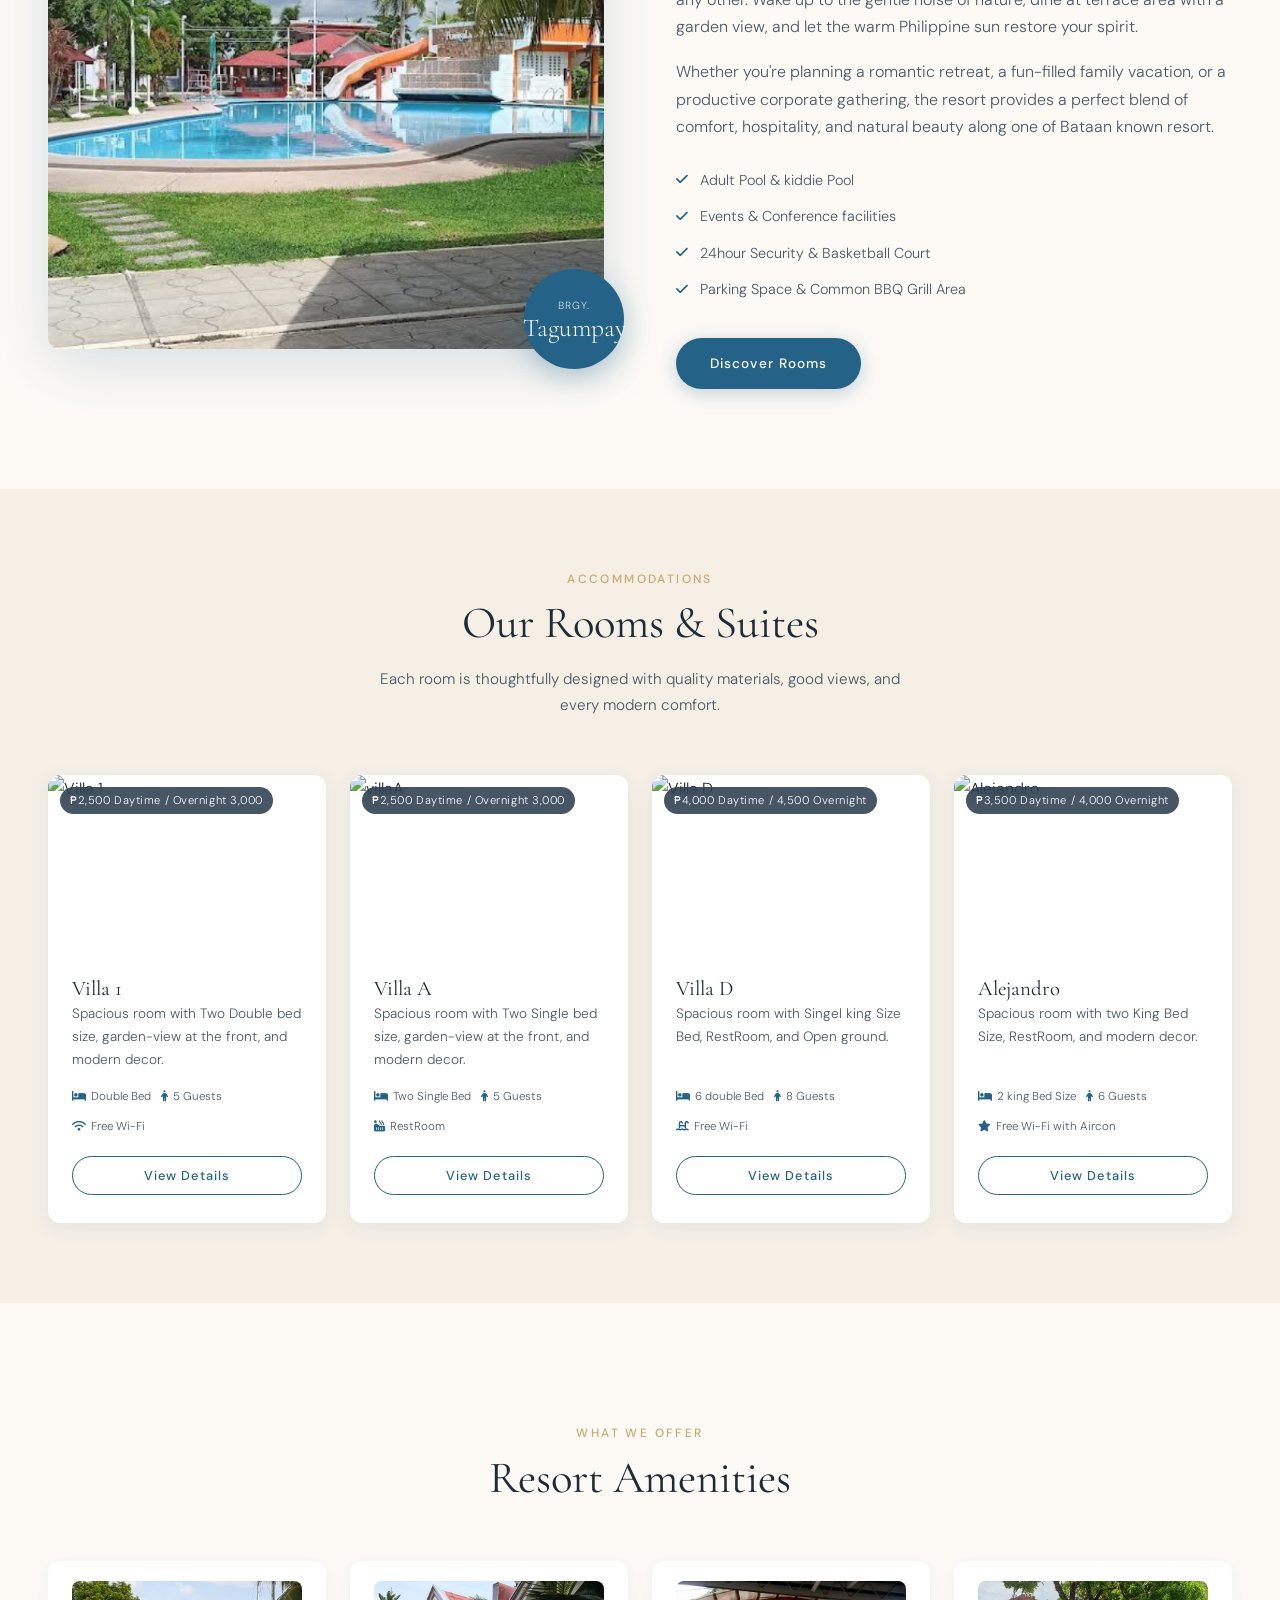
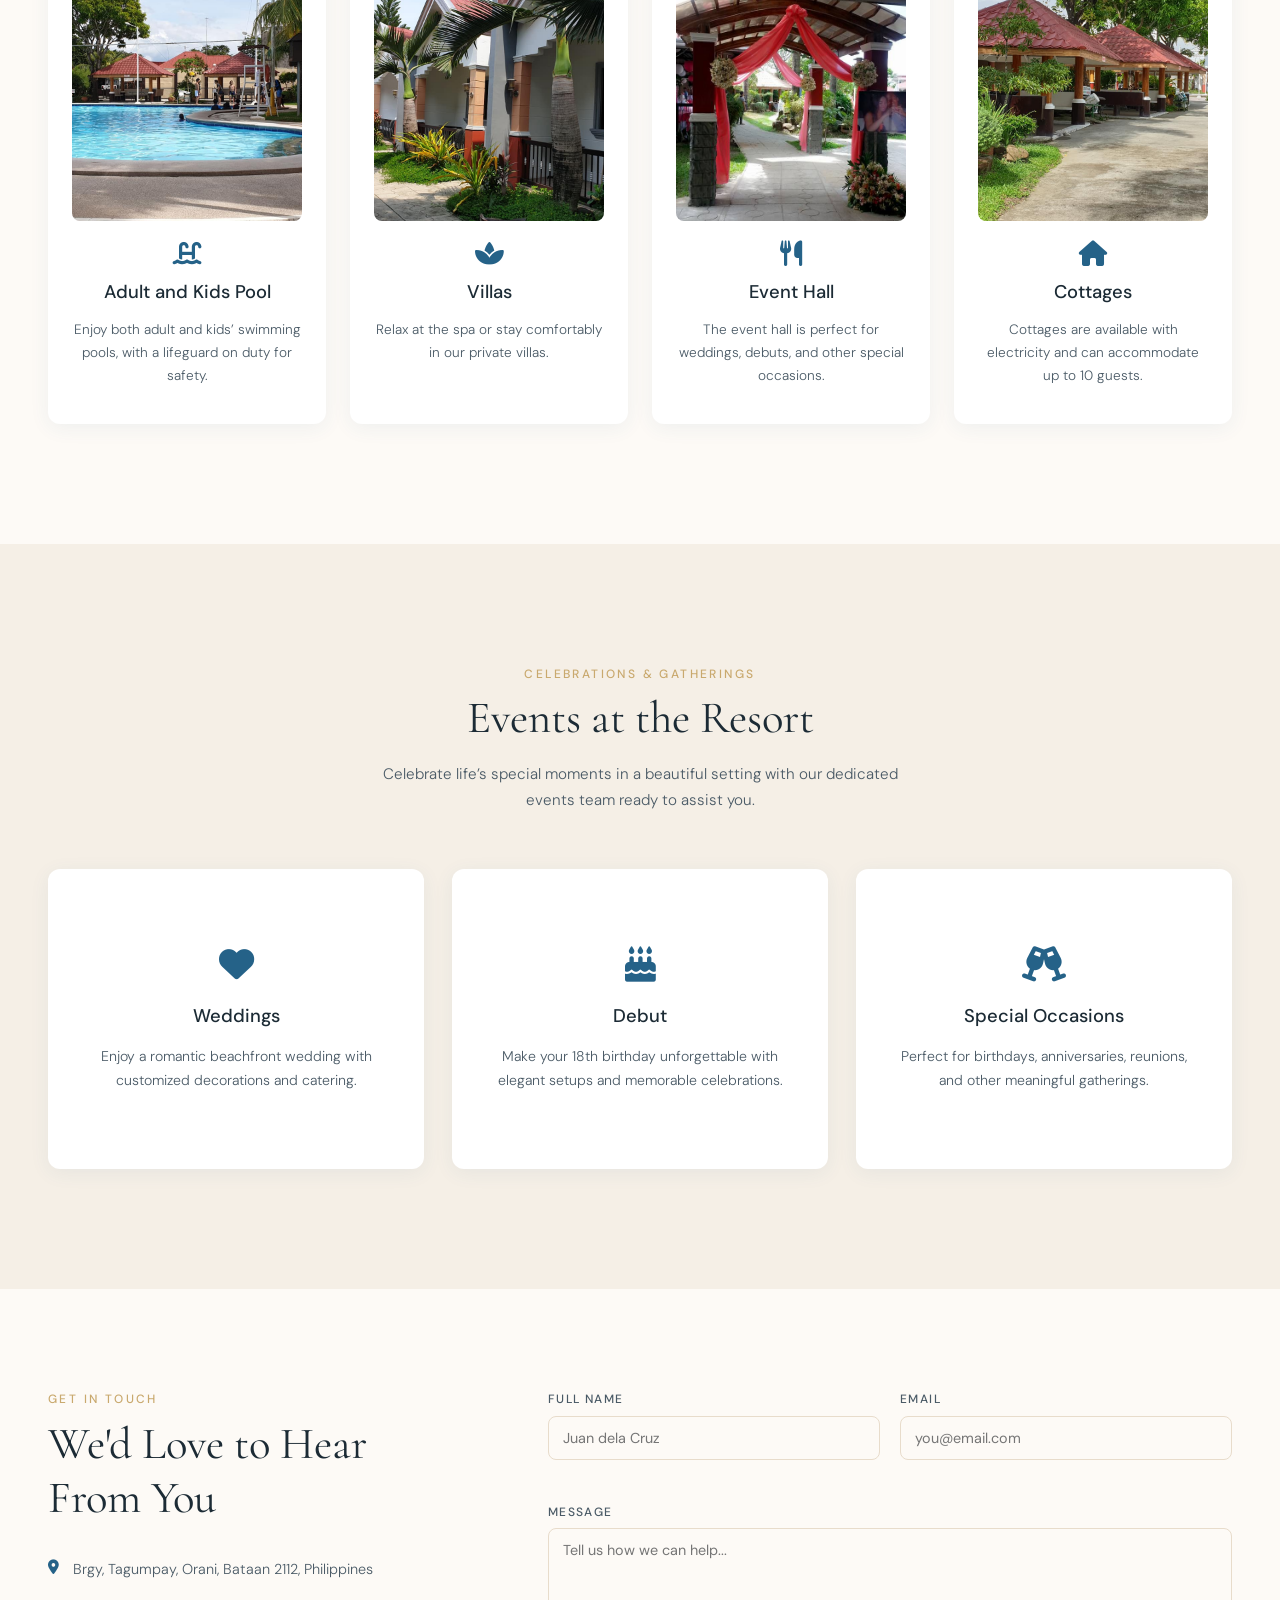
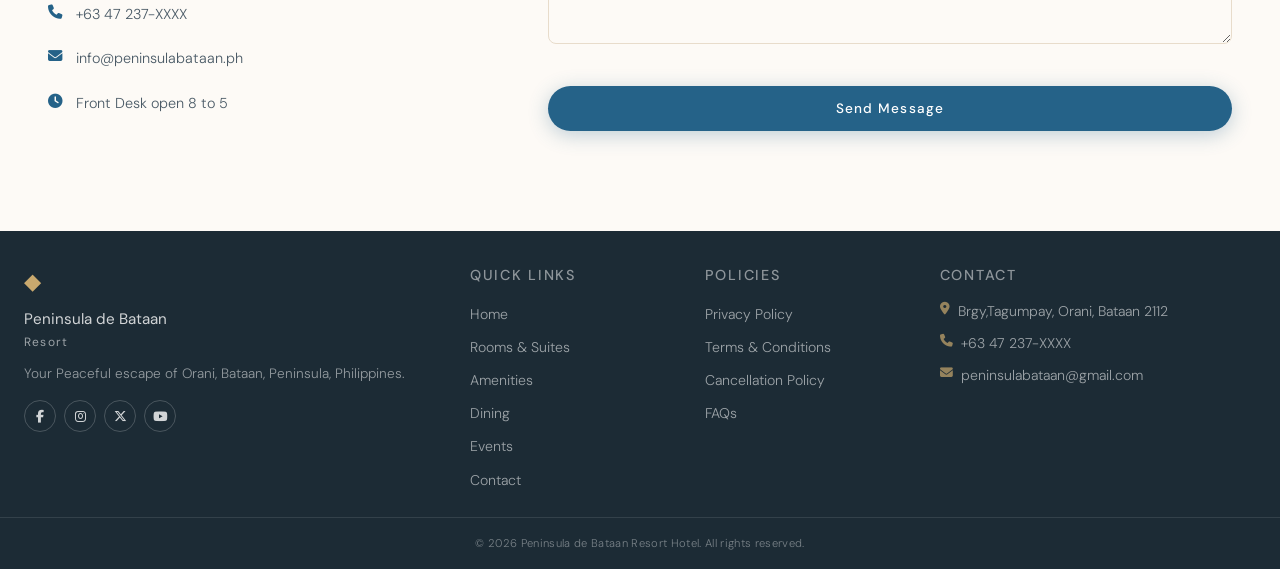
==== commit 39a24973: "Add files via upload receptionist page + booking form submission and validation" ====
--- a/FinalOutput_NW2D/pages/index.html
+++ b/FinalOutput_NW2D/pages/index.html
@@ -1,463 +1,466 @@
-<!DOCTYPE html>
-<html lang="en">
-<head>
-  <meta charset="UTF-8" />
-  <meta name="viewport" content="width=device-width, initial-scale=1.0" />
-  <title>Peninsula de Bataan Resort Hotel</title>
-  <link rel="preconnect" href="https://fonts.googleapis.com" />
-  <link rel="preconnect" href="https://fonts.gstatic.com" crossorigin />
-  <link href="https://fonts.googleapis.com/css2?family=Cormorant+Garamond:ital,wght@0,300;0,400;0,600;1,300;1,400&family=DM+Sans:wght@300;400;500&display=swap" rel="stylesheet" />
-  <link rel="stylesheet" href="https://cdnjs.cloudflare.com/ajax/libs/font-awesome/6.5.0/css/all.min.css" />
-  <link rel="stylesheet" href="../css/style.css" />
-</head>
-<body>
-
-  <!-- ===== NAVBAR ===== -->
-  <header class="navbar" id="navbar">
-    <div class="nav-container">
-      <a href="#home" class="nav-logo">
-        <span class="logo-icon">&#9670;</span>
-        <span class="logo-text">
-          <strong>Peninsula de Bataan</strong>
-          <small>Resort Hotel</small>
-        </span>
-      </a>
-      <nav class="nav-links" aria-label="Primary navigation">
-        <a href="#home">Home</a>
-        <a href="#rooms">Rooms</a>
-        <a href="#amenities">Amenities</a>
-        <a href="#events">Events</a>
-        <a href="#contact">Contact</a>
-      </nav>
-      <div class="nav-cta">
-        <button class="btn-login" onclick="openLoginModal()">Login</button>
-        <a href="#reservation" class="btn-book">Book Now</a>
-      </div>
-      <button class="hamburger" id="hamburger" aria-label="Toggle menu" aria-expanded="false">
-        <span></span><span></span><span></span>
-      </button>
-    </div>
-    <div class="mobile-menu" id="mobileMenu">
-      <nav>
-        <a href="#home" class="mobile-link">Home</a>
-        <a href="#rooms" class="mobile-link">Rooms</a>
-        <a href="#amenities" class="mobile-link">Amenities</a>
-        <a href="#dining" class="mobile-link">Dining</a>
-        <a href="#events" class="mobile-link">Events</a>
-        <a href="#contact" class="mobile-link">Contact</a>
-        <div class="mobile-cta">
-          <button class="btn-login" onclick="openLoginModal()">Login</button>
-          <a href="#reservation" class="btn-book">Book Now</a>
-        </div>
-      </nav>
-    </div>
-  </header>
-
-  <!-- ===== HERO ===== -->
-  <section class="hero" id="home">
-    <div class="hero-content">
-      <p class="hero-tagline">Bataan, Philippines</p>
-      <h1 class="hero-title">Welcome to<br />Peninsula de Bataan<br />Resort Hotel</h1>
-      <p class="hero-subtitle">Relax.&nbsp; Unwind.&nbsp; Experience Paradise.</p>
-      <div class="hero-buttons">
-        <a href="#reservation" class="btn-primary">Reserve Now</a>
-        <a href="#rooms" class="btn-outline">Explore Rooms</a>
-      </div>
-    </div>
-    <div class="scroll-indicator" aria-hidden="true">
-      <div class="mouse"><div class="wheel"></div></div>
-      <span>Scroll</span>
-    </div>
-  </section>
-
-  <!-- ===== RESERVATION ===== -->
-  <section class="reservation" id="reservation">
-    <div class="reservation-card">
-      <h2 class="section-label">Quick Reservation</h2>
-      <!-- Frontend only: add action="/api/reservations" method="POST" for backend -->
-      <form class="booking-form" id="bookingForm" novalidate>
-        <div class="form-group">
-          <label for="checkIn">Check-In</label>
-          <input type="date" id="checkIn" name="check_in" required />
-          <span class="form-error" id="checkInError"></span>
-        </div>
-        <div class="form-group">
-          <label for="checkOut">Check-Out</label>
-          <input type="date" id="checkOut" name="check_out" required />
-          <span class="form-error" id="checkOutError"></span>
-        </div>
-        <div class="form-group">
-          <label for="guests">Guests</label>
-          <select id="guests" name="guests" required>
-            <option value="">Select</option>
-            <option value="1">1 Guest</option>
-            <option value="2">2 Guests</option>
-            <option value="3">3 Guests</option>
-            <option value="4">4 Guests</option>
-            <option value="5+">5+ Guests</option>
-          </select>
-          <span class="form-error" id="guestsError"></span>
-        </div>
-        <div class="form-group">
-          <label for="roomType">Room Type</label>
-          <select id="roomType" name="room_type" required>
-            <option value="">Select Room</option>
-            <option value="deluxe">Deluxe Room</option>
-            <option value="suite">Ocean Suite</option>
-            <option value="villa">Beach Villa</option>
-            <option value="presidential">Presidential Suite</option>
-          </select>
-          <span class="form-error" id="roomTypeError"></span>
-        </div>
-        <button type="submit" class="btn-primary btn-full">Check Availability</button>
-      </form>
-    </div>
-  </section>
-
-  <!-- ===== ABOUT ===== -->
-  <section class="about" id="about">
-    <div class="container about-grid">
-      <div class="about-image">
-        <img src="../Images/Resort View.png" alt="Resort pool" loading="lazy" />
-        <div class="about-badge">
-          <span class="badge-number">Brgy.</span>
-          <span class="badge-year">Tagumpay</span>
-        </div>
-      </div>
-      <div class="about-text">
-        <p class="eyebrow">About the Resort</p>
-        <h2>A Peaceful Escape for<br /><em>Rest and Relaxation</em></h2>
-        <p>Located in Brgy. Tagumpay, Orani, Bataan. Our resort offers an escape unlike any other. Wake up to the gentle noise of nature, dine at terrace area with a garden view, and let the warm Philippine sun restore your spirit.</p>
-        <p>Whether you're planning a romantic retreat, a fun-filled family vacation, or a productive corporate gathering, the resort provides a perfect blend of comfort, hospitality, and natural beauty along one of Bataan known resort.</p>
-        <ul class="about-highlights">
-          <li><i class="fa-solid fa-check"></i> Adult Pool &amp; kiddie Pool</li>
-          <li><i class="fa-solid fa-check"></i> Events &amp; Conference facilities</li>
-          <li><i class="fa-solid fa-check"></i> 24hour Security &amp; Basketball Court</li>
-          <li><i class="fa-solid fa-check"></i> Parking Space &amp; Common BBQ Grill Area</li>
-        </ul>
-        <a href="#rooms" class="btn-primary">Discover Rooms</a>
-      </div>
-    </div>
-  </section>
-
-  <!-- ===== ROOMS ===== -->
-  <section class="rooms" id="rooms">
-    <div class="container">
-      <div class="section-header">
-        <p class="eyebrow">Accommodations</p>
-        <h2>Our Rooms &amp; Suites</h2>
-        <p class="section-desc">Each room is thoughtfully designed with quality materials, good views, and every modern comfort.</p>
-      </div>
-      <div class="rooms-grid">
-
-        <article class="room-card" data-room="villa1">
-          <div class="room-img-wrap">
-            <img src="../images/Villa 1.jpg" alt="Villa 1" loading="lazy" />
-            <span class="room-badge">&#8369;2,500 Daytime / Overnight 3,000</span>
-          </div>
-          <div class="room-info">
-            <h3>Villa 1</h3>
-            <p>Spacious room with Two Double bed size, garden-view at the front, and modern decor.</p>
-            <div class="room-features">
-              <span><i class="fa-solid fa-bed"></i> Double Bed</span>
-              <span><i class="fa-solid fa-person"></i> 5 Guests</span>
-              <span><i class="fa-solid fa-wifi"></i> Free Wi-Fi</span>
-            </div>
-            <button class="btn-outline btn-room" onclick="viewRoom('villa1')">View Details</button>
-          </div>
-        </article>
-
-        <article class="room-card" data-room="villaA">
-          <div class="room-img-wrap">
-            <img src="../images/Image9.jpg" alt="villaA" loading="lazy" />
-            <span class="room-badge">&#8369;2,500 Daytime / Overnight 3,000</span>
-          </div>
-          <div class="room-info">
-            <h3>Villa A</h3>
-            <p>Spacious room with Two Single bed size, garden-view at the front, and modern decor.</p>
-            <div class="room-features">
-              <span><i class="fa-solid fa-bed"></i> Two Single Bed</span>
-              <span><i class="fa-solid fa-person"></i> 5 Guests</span>
-              <span><i class="fa-solid fa-hot-tub-person"></i>RestRoom</span>
-            </div>
-            <button class="btn-outline btn-room" onclick="viewRoom('suite')">View Details</button>
-          </div>
-        </article>
-
-        <article class="room-card" data-room="villaD">
-          <div class="room-img-wrap">
-            <img src="../images/Villa D.png" alt="Villa D" loading="lazy" />
-            <span class="room-badge"> &#8369;4,000 Daytime / 4,500 Overnight</span>
-          </div>
-          <div class="room-info">
-            <h3>Villa D</h3>
-            <p>Spacious room with Singel king Size Bed, RestRoom, and Open ground.</p>
-            <div class="room-features">
-              <span><i class="fa-solid fa-bed"></i> 6 double Bed</span>
-              <span><i class="fa-solid fa-person"></i> 8 Guests</span>
-              <span><i class="fa-solid fa-water-ladder"></i>Free Wi-Fi</span>
-            </div>
-            <button class="btn-outline btn-room" onclick="viewRoom('villa')">View Details</button>
-          </div>
-        </article>
-
-        <article class="room-card" data-room="Alejandro">
-          <div class="room-img-wrap">
-            <img src="../images/Alejandro.png" alt="Alejandro" loading="lazy" />
-            <span class="room-badge">&#8369;3,500 Daytime / 4,000 Overnight</span>
-          </div>
-          <div class="room-info">
-            <h3>Alejandro</h3>
-            <p>Spacious room with two King Bed Size, RestRoom, and modern decor.</p>
-            <div class="room-features">
-              <span><i class="fa-solid fa-bed"></i> 2 king Bed Size</span>
-              <span><i class="fa-solid fa-person"></i> 6 Guests</span>
-              <span><i class="fa-solid fa-star"></i> Free Wi-Fi with Aircon</span>
-            </div>
-            <button class="btn-outline btn-room" onclick="viewRoom('presidential')">View Details</button>
-          </div>
-        </article>
-
-      </div>
-    </div>
-  </section>
-
-  <!-- ===== AMENITIES ===== -->
-  <section class="amenities" id="amenities">
-    <div class="container">
-      <div class="section-header">
-        <p class="eyebrow">What We Offer</p>
-        <h2>Resort Amenities</h2>
-      </div>
-      <div class="amenities-grid">
-        <div class="amenity-card">
-          <div class="amenity-img-wrap">
-            <img src="../Images/pool area.jpg" alt="poolArea" loading="lazy" />
-          </div>
-          <i class="fa-solid fa-water-ladder amenity-icon"></i>
-          <h4>Adult and Kids Pool</h4>
-          <p>Enjoy both adult and kids’ swimming pools, with a lifeguard on duty for safety.</p>
-        </div>
-        <div class="amenity-card">
-          <div class="amenity-img-wrap">
-            <img src="../Images/Villas.jpg" alt="Villas" loading="lazy" />
-          </div>
-          <i class="fa-solid fa-spa amenity-icon"></i>
-          <h4>Villas</h4>
-          <p>Relax at the spa or stay comfortably in our private villas.</p>
-        </div>
-        <div class="amenity-card">
-          <div class="amenity-img-wrap">
-            <img src="../Images/event.jpg" alt="Event hall" loading="lazy" />
-          </div>
-          <i class="fa-solid fa-utensils amenity-icon"></i>
-          <h4>Event Hall</h4>
-          <p>The event hall is perfect for weddings, debuts, and other special occasions.</p>
-        </div>
-        <div class="amenity-card">
-          <div class="amenity-img-wrap">
-            <img src="../Images/cottages.jpg" alt="Cottages" loading="lazy" />
-          </div>
-          <i class="fa-solid fa-house amenity-icon"></i>
-          <h4>Cottages</h4>
-          <p>Cottages are available with electricity and can accommodate up to 10 guests.</p>
-        </div>
-      </div>
-    </div>
-  </section>
-
- 
-
-  <!-- ===== EVENTS ===== -->
-  <section class="events" id="events">
-  <div class="container">
-    <div class="section-header">
-      <p class="eyebrow">Celebrations &amp; Gatherings</p>
-      <h2>Events at the Resort</h2>
-      <p class="section-desc">Celebrate life’s special moments in a beautiful setting with our dedicated events team ready to assist you.</p>
-    </div>
-    <div class="events-grid">
-      <div class="event-card">
-        <i class="fa-solid fa-heart"></i>
-        <h4>Weddings</h4>
-        <p>Enjoy a romantic beachfront wedding with customized decorations and catering.</p>
-      </div>
-      <div class="event-card">
-        <i class="fa-solid fa-cake-candles"></i>
-        <h4>Debut</h4>
-        <p>Make your 18th birthday unforgettable with elegant setups and memorable celebrations.</p>
-      </div>
-      <div class="event-card">
-        <i class="fa-solid fa-champagne-glasses"></i>
-        <h4>Special Occasions</h4>
-        <p>Perfect for birthdays, anniversaries, reunions, and other meaningful gatherings.</p>
-      </div>
-    </div>
-  </div>
-</section>
-
-
-  <!-- ===== CONTACT ===== -->
-  <section class="contact" id="contact">
-    <div class="container contact-grid">
-      <div class="contact-info">
-        <p class="eyebrow">Get in Touch</p>
-        <h2>We'd Love to Hear<br />From You</h2>
-        <ul class="contact-details">
-          <li><i class="fa-solid fa-location-dot"></i><span>Brgy, Tagumpay, Orani, Bataan 2112, Philippines</span></li>
-          <li><i class="fa-solid fa-phone"></i><a href="tel:+6347237XXXX">+63 47 237-XXXX</a></li>
-          <li><i class="fa-solid fa-envelope"></i><a href="peninsulabataan@gmail.com">info@peninsulabataan.ph</a></li>
-          <li><i class="fa-solid fa-clock"></i><span>Front Desk open 8 to 5</span></li>
-        </ul>
-      </div>
-      <!-- Wire action="/api/contact" method="POST" for backend -->
-      <form class="contact-form" id="contactForm" novalidate>
-        <div class="form-row">
-          <div class="form-group">
-            <label for="cName">Full Name</label>
-            <input type="text" id="cName" name="name" placeholder="Juan dela Cruz" required />
-            <span class="form-error" id="cNameError"></span>
-          </div>
-          <div class="form-group">
-            <label for="cEmail">Email</label>
-            <input type="email" id="cEmail" name="email" placeholder="you@email.com" required />
-            <span class="form-error" id="cEmailError"></span>
-          </div>
-        </div>
-        <div class="form-group">
-          <label for="cMessage">Message</label>
-          <textarea id="cMessage" name="message" rows="5" placeholder="Tell us how we can help..." required></textarea>
-          <span class="form-error" id="cMessageError"></span>
-        </div>
-        <button type="submit" class="btn-primary">Send Message</button>
-      </form>
-    </div>
-  </section>
-
-  <!-- ===== FOOTER ===== -->
-  <footer class="footer">
-    <div class="container footer-grid">
-      <div class="footer-brand">
-        <span class="logo-icon">&#9670;</span>
-        <p class="footer-logo-text">Peninsula de Bataan<br /><small>Resort</small></p>
-        <p class="footer-tagline">Your Peaceful escape of Orani, Bataan, Peninsula, Philippines.</p>
-        <div class="social-links">
-          <a href="#" aria-label="Facebook"><i class="fa-brands fa-facebook-f"></i></a>
-          <a href="#" aria-label="Instagram"><i class="fa-brands fa-instagram"></i></a>
-          <a href="#" aria-label="Twitter"><i class="fa-brands fa-x-twitter"></i></a>
-          <a href="#" aria-label="YouTube"><i class="fa-brands fa-youtube"></i></a>
-        </div>
-      </div>
-      <div class="footer-links">
-        <h5>Quick Links</h5>
-        <ul>
-          <li><a href="#home">Home</a></li>
-          <li><a href="#rooms">Rooms &amp; Suites</a></li>
-          <li><a href="#amenities">Amenities</a></li>
-          <li><a href="#dining">Dining</a></li>
-          <li><a href="#events">Events</a></li>
-          <li><a href="#contact">Contact</a></li>
-        </ul>
-      </div>
-      <div class="footer-links">
-        <h5>Policies</h5>
-        <ul>
-          <li><a href="#">Privacy Policy</a></li>
-          <li><a href="#">Terms &amp; Conditions</a></li>
-          <li><a href="#">Cancellation Policy</a></li>
-          <li><a href="#">FAQs</a></li>
-        </ul>
-      </div>
-      <div class="footer-contact">
-        <h5>Contact</h5>
-        <p><i class="fa-solid fa-location-dot"></i> Brgy,Tagumpay, Orani, Bataan 2112</p>
-        <p><i class="fa-solid fa-phone"></i> +63 47 237-XXXX</p>
-        <p><i class="fa-solid fa-envelope"></i> peninsulabataan@gmail.com</p>
-      </div>
-    </div>
-    <div class="footer-bottom">
-      <p>&copy; <span id="year"></span> Peninsula de Bataan Resort Hotel. All rights reserved.</p>
-    </div>
-  </footer>
-
-  <!-- ===== LOGIN MODAL ===== -->
-<div class="modal-overlay" id="loginModal" role="dialog" aria-modal="true" aria-labelledby="modalTitle">
-  <div class="modal-card">
-    <button class="modal-close" onclick="closeLoginModal()" aria-label="Close">&times;</button>
-    <h2 class="modal-title" id="modalTitle">Sign In</h2>
-    <p class="modal-subtitle">Enter your credentials to access your account</p>
-
-    <form class="modal-form" id="loginForm" novalidate>
-      <div class="form-group">
-        <input type="email" id="loginEmail" name="email" placeholder="Email Address" required />
-      </div>
-      <div class="form-group modal-password-wrap">
-        <input type="password" id="loginPassword" name="password" placeholder="Password" required />
-        <button type="button" class="toggle-pw" onclick="togglePassword()" aria-label="Show password">
-          <i class="fa-regular fa-eye" id="eyeIcon"></i>
-        </button>
-      </div>
-      <div class="modal-row">
-        <label class="remember-me">
-          <input type="checkbox" name="remember" /> Remember me
-        </label>
-        <a class="forgot-link">Forgot password?</a>
-      </div>
-      <button type="submit" class="btn-primary btn-full">Sign In</button>
-    </form>
-    <p class="modal-footer-text">Don't have an account? <a class="create-link" onclick="switchToRegister()">Create one</a></p>
-  </div>
-</div>
-
-<!-- ===== REGISTER MODAL ===== -->
-<div class="modal-overlay" id="registerModal" role="dialog" aria-modal="true" aria-labelledby="registerModalTitle">
-  <div class="modal-card">
-    <button class="modal-close" onclick="closeRegisterModal()" aria-label="Close">&times;</button>
-    <h2 class="modal-title" id="registerModalTitle">Create Account</h2>
-    <p class="modal-subtitle">Fill in the details below to get started</p>
-
-    <form class="modal-form" id="registerForm" novalidate>
-      <div class="form-row">
-        <div class="form-group">
-          <input type="text" id="regFirstName" name="first_name" placeholder="First Name" required />
-        </div>
-        <div class="form-group">
-          <input type="text" id="regLastName" name="last_name" placeholder="Last Name" required />
-        </div>
-      </div>
-      <div class="form-group">
-        <input type="email" id="regEmail" name="email" placeholder="Email Address" required />
-      </div>
-      <div class="form-group">
-        <input type="tel" id="regPhone" name="phone" placeholder="Phone Number" />
-      </div>
-      <div class="form-group modal-password-wrap">
-        <input type="password" id="regPassword" name="password" placeholder="Password" required />
-        <button type="button" class="toggle-pw" onclick="toggleRegPassword()" aria-label="Show password">
-          <i class="fa-regular fa-eye" id="regEyeIcon"></i>
-        </button>
-      </div>
-      <div class="form-group modal-password-wrap">
-        <input type="password" id="regConfirmPassword" name="confirm_password" placeholder="Confirm Password" required />
-        <button type="button" class="toggle-pw" onclick="toggleRegConfirmPassword()" aria-label="Show confirm password">
-          <i class="fa-regular fa-eye" id="regConfirmEyeIcon"></i>
-        </button>
-      </div>
-      <div class="modal-row">
-        <label class="remember-me">
-          <input type="checkbox" name="agree" id="agreeTerms" required />
-          I agree to the <a href="#" class="forgot-link" style="margin-left:4px;">Terms &amp; Conditions</a>
-        </label>
-      </div>
-      <button type="submit" class="btn-primary btn-full">Create Account</button>
-    </form>
-
-    <p class="modal-footer-text">Already have an account? <a href="#" class="create-link" onclick="switchToLogin()">Sign in</a></p>
-  </div>
-</div>
-  <!-- Toast notification -->
-  <div class="toast" id="toast" role="status" aria-live="polite"></div>
-
-  <script src="../js/app.js"></script>
-</body>
+<!DOCTYPE html>
+<html lang="en">
+<head>
+  <meta charset="UTF-8" />
+  <meta name="viewport" content="width=device-width, initial-scale=1.0" />
+  <title>Peninsula de Bataan Resort Hotel</title>
+  <link rel="preconnect" href="https://fonts.googleapis.com" />
+  <link rel="preconnect" href="https://fonts.gstatic.com" crossorigin />
+  <link href="https://fonts.googleapis.com/css2?family=Cormorant+Garamond:ital,wght@0,300;0,400;0,600;1,300;1,400&family=DM+Sans:wght@300;400;500&display=swap" rel="stylesheet" />
+  <link rel="stylesheet" href="https://cdnjs.cloudflare.com/ajax/libs/font-awesome/6.5.0/css/all.min.css" />
+  <link rel="stylesheet" href="../css/style.css" />
+</head>
+<body>
+
+  <!-- ===== NAVBAR ===== -->
+  <header class="navbar" id="navbar">
+    <div class="nav-container">
+      <a href="#home" class="nav-logo">
+        <span class="logo-icon">&#9670;</span>
+        <span class="logo-text">
+          <strong>Peninsula de Bataan</strong>
+          <small>Resort Hotel</small>
+        </span>
+      </a>
+      <nav class="nav-links" aria-label="Primary navigation">
+        <a href="#home">Home</a>
+        <a href="#rooms">Rooms</a>
+        <a href="#amenities">Amenities</a>
+        <a href="#events">Events</a>
+        <a href="#contact">Contact</a>
+      </nav>
+      <div class="nav-cta">
+        <button class="btn-login" onclick="openLoginModal()">Login</button>
+        <a href="#reservation" class="btn-book">Book Now</a>
+      </div>
+      <button class="hamburger" id="hamburger" aria-label="Toggle menu" aria-expanded="false">
+        <span></span><span></span><span></span>
+      </button>
+    </div>
+    <div class="mobile-menu" id="mobileMenu">
+      <nav>
+        <a href="#home" class="mobile-link">Home</a>
+        <a href="#rooms" class="mobile-link">Rooms</a>
+        <a href="#amenities" class="mobile-link">Amenities</a>
+        <a href="#dining" class="mobile-link">Dining</a>
+        <a href="#events" class="mobile-link">Events</a>
+        <a href="#contact" class="mobile-link">Contact</a>
+        <div class="mobile-cta">
+          <button class="btn-login" onclick="openLoginModal()">Login</button>
+          <a href="#reservation" class="btn-book">Book Now</a>
+        </div>
+      </nav>
+    </div>
+  </header>
+
+  <!-- ===== HERO ===== -->
+  <section class="hero" id="home">
+    <div class="hero-content">
+      <p class="hero-tagline">Bataan, Philippines</p>
+      <h1 class="hero-title">Welcome to<br />Peninsula de Bataan<br />Resort Hotel</h1>
+      <p class="hero-subtitle">Relax.&nbsp; Unwind.&nbsp; Experience Paradise.</p>
+      <div class="hero-buttons">
+        <a href="#reservation" class="btn-primary">Reserve Now</a>
+        <a href="#rooms" class="btn-outline">Explore Rooms</a>
+      </div>
+    </div>
+    <div class="scroll-indicator" aria-hidden="true">
+      <div class="mouse"><div class="wheel"></div></div>
+      <span>Scroll</span>
+    </div>
+  </section>
+
+  <!-- ===== RESERVATION ===== -->
+  <section class="reservation" id="reservation">
+    <div class="reservation-card">
+      <h2 class="section-label">Quick Reservation</h2>
+      <!-- Frontend only: add action="/api/reservations" method="POST" for backend -->
+      <form class="booking-form" id="bookingForm" novalidate>
+        <div class="form-group">
+          <label for="checkIn">Check-In</label>
+          <input type="date" id="checkIn" name="check_in" required />
+          <span class="form-error" id="checkInError"></span>
+        </div>
+        <div class="form-group">
+          <label for="checkOut">Check-Out</label>
+          <input type="date" id="checkOut" name="check_out" required />
+          <span class="form-error" id="checkOutError"></span>
+        </div>
+        <div class="form-group">
+          <label for="guests">Guests</label>
+          <select id="guests" name="guests" required>
+            <option value="">Select</option>
+            <option value="1">1 Guest</option>
+            <option value="2">2 Guests</option>
+            <option value="3">3 Guests</option>
+            <option value="4">4 Guests</option>
+            <option value="5+">5+ Guests</option>
+          </select>
+          <span class="form-error" id="guestsError"></span>
+        </div>
+        <div class="form-group">
+          <label for="roomType">Room Type</label>
+          <select id="roomType" name="room_type" required>
+            <option value="">Select Room</option>
+            <option value="villa1">Villa 1</option>
+            <option value="villaA">Villa A</option>
+            <option value="villaD">Villa D</option>
+            <option value="alejandro">Alejandro</option>
+          </select>
+          <span class="form-error" id="roomTypeError"></span>
+        </div>
+        <button type="submit" class="btn-primary btn-full">Check Availability</button>
+        <button type="button" class="btn-primary btn-full" id="proceedToBilling" style="display:none;">
+          Proceed to Billing
+        </button>
+      </form>
+    </div>
+  </section>
+
+  <!-- ===== ABOUT ===== -->
+  <section class="about" id="about">
+    <div class="container about-grid">
+      <div class="about-image">
+        <img src="../Images/Resort View.png" alt="Resort pool" loading="lazy" />
+        <div class="about-badge">
+          <span class="badge-number">Brgy.</span>
+          <span class="badge-year">Tagumpay</span>
+        </div>
+      </div>
+      <div class="about-text">
+        <p class="eyebrow">About the Resort</p>
+        <h2>A Peaceful Escape for<br /><em>Rest and Relaxation</em></h2>
+        <p>Located in Brgy. Tagumpay, Orani, Bataan. Our resort offers an escape unlike any other. Wake up to the gentle noise of nature, dine at terrace area with a garden view, and let the warm Philippine sun restore your spirit.</p>
+        <p>Whether you're planning a romantic retreat, a fun-filled family vacation, or a productive corporate gathering, the resort provides a perfect blend of comfort, hospitality, and natural beauty along one of Bataan known resort.</p>
+        <ul class="about-highlights">
+          <li><i class="fa-solid fa-check"></i> Adult Pool &amp; kiddie Pool</li>
+          <li><i class="fa-solid fa-check"></i> Events &amp; Conference facilities</li>
+          <li><i class="fa-solid fa-check"></i> 24hour Security &amp; Basketball Court</li>
+          <li><i class="fa-solid fa-check"></i> Parking Space &amp; Common BBQ Grill Area</li>
+        </ul>
+        <a href="#rooms" class="btn-primary">Discover Rooms</a>
+      </div>
+    </div>
+  </section>
+
+  <!-- ===== ROOMS ===== -->
+  <section class="rooms" id="rooms">
+    <div class="container">
+      <div class="section-header">
+        <p class="eyebrow">Accommodations</p>
+        <h2>Our Rooms &amp; Suites</h2>
+        <p class="section-desc">Each room is thoughtfully designed with quality materials, good views, and every modern comfort.</p>
+      </div>
+      <div class="rooms-grid">
+
+        <article class="room-card" data-room="villa1">
+          <div class="room-img-wrap">
+            <img src="../images/Villa 1.jpg" alt="Villa 1" loading="lazy" />
+            <span class="room-badge">&#8369;2,500 Daytime / Overnight 3,000</span>
+          </div>
+          <div class="room-info">
+            <h3>Villa 1</h3>
+            <p>Spacious room with Two Double bed size, garden-view at the front, and modern decor.</p>
+            <div class="room-features">
+              <span><i class="fa-solid fa-bed"></i> Double Bed</span>
+              <span><i class="fa-solid fa-person"></i> 5 Guests</span>
+              <span><i class="fa-solid fa-wifi"></i> Free Wi-Fi</span>
+            </div>
+            <button class="btn-outline btn-room" onclick="viewRoom('villa1')">View Details</button>
+          </div>
+        </article>
+
+        <article class="room-card" data-room="villaA">
+          <div class="room-img-wrap">
+            <img src="../images/Image9.jpg" alt="villaA" loading="lazy" />
+            <span class="room-badge">&#8369;2,500 Daytime / Overnight 3,000</span>
+          </div>
+          <div class="room-info">
+            <h3>Villa A</h3>
+            <p>Spacious room with Two Single bed size, garden-view at the front, and modern decor.</p>
+            <div class="room-features">
+              <span><i class="fa-solid fa-bed"></i> Two Single Bed</span>
+              <span><i class="fa-solid fa-person"></i> 5 Guests</span>
+              <span><i class="fa-solid fa-hot-tub-person"></i>RestRoom</span>
+            </div>
+            <button class="btn-outline btn-room" onclick="viewRoom('suite')">View Details</button>
+          </div>
+        </article>
+
+        <article class="room-card" data-room="villaD">
+          <div class="room-img-wrap">
+            <img src="../images/Villa D.png" alt="Villa D" loading="lazy" />
+            <span class="room-badge"> &#8369;4,000 Daytime / 4,500 Overnight</span>
+          </div>
+          <div class="room-info">
+            <h3>Villa D</h3>
+            <p>Spacious room with Singel king Size Bed, RestRoom, and Open ground.</p>
+            <div class="room-features">
+              <span><i class="fa-solid fa-bed"></i> 6 double Bed</span>
+              <span><i class="fa-solid fa-person"></i> 8 Guests</span>
+              <span><i class="fa-solid fa-water-ladder"></i>Free Wi-Fi</span>
+            </div>
+            <button class="btn-outline btn-room" onclick="viewRoom('villa')">View Details</button>
+          </div>
+        </article>
+
+        <article class="room-card" data-room="Alejandro">
+          <div class="room-img-wrap">
+            <img src="../images/Alejandro.png" alt="Alejandro" loading="lazy" />
+            <span class="room-badge">&#8369;3,500 Daytime / 4,000 Overnight</span>
+          </div>
+          <div class="room-info">
+            <h3>Alejandro</h3>
+            <p>Spacious room with two King Bed Size, RestRoom, and modern decor.</p>
+            <div class="room-features">
+              <span><i class="fa-solid fa-bed"></i> 2 king Bed Size</span>
+              <span><i class="fa-solid fa-person"></i> 6 Guests</span>
+              <span><i class="fa-solid fa-star"></i> Free Wi-Fi with Aircon</span>
+            </div>
+            <button class="btn-outline btn-room" onclick="viewRoom('presidential')">View Details</button>
+          </div>
+        </article>
+
+      </div>
+    </div>
+  </section>
+
+  <!-- ===== AMENITIES ===== -->
+  <section class="amenities" id="amenities">
+    <div class="container">
+      <div class="section-header">
+        <p class="eyebrow">What We Offer</p>
+        <h2>Resort Amenities</h2>
+      </div>
+      <div class="amenities-grid">
+        <div class="amenity-card">
+          <div class="amenity-img-wrap">
+            <img src="../Images/pool area.jpg" alt="poolArea" loading="lazy" />
+          </div>
+          <i class="fa-solid fa-water-ladder amenity-icon"></i>
+          <h4>Adult and Kids Pool</h4>
+          <p>Enjoy both adult and kids’ swimming pools, with a lifeguard on duty for safety.</p>
+        </div>
+        <div class="amenity-card">
+          <div class="amenity-img-wrap">
+            <img src="../Images/Villas.jpg" alt="Villas" loading="lazy" />
+          </div>
+          <i class="fa-solid fa-spa amenity-icon"></i>
+          <h4>Villas</h4>
+          <p>Relax at the spa or stay comfortably in our private villas.</p>
+        </div>
+        <div class="amenity-card">
+          <div class="amenity-img-wrap">
+            <img src="../Images/event.jpg" alt="Event hall" loading="lazy" />
+          </div>
+          <i class="fa-solid fa-utensils amenity-icon"></i>
+          <h4>Event Hall</h4>
+          <p>The event hall is perfect for weddings, debuts, and other special occasions.</p>
+        </div>
+        <div class="amenity-card">
+          <div class="amenity-img-wrap">
+            <img src="../Images/cottages.jpg" alt="Cottages" loading="lazy" />
+          </div>
+          <i class="fa-solid fa-house amenity-icon"></i>
+          <h4>Cottages</h4>
+          <p>Cottages are available with electricity and can accommodate up to 10 guests.</p>
+        </div>
+      </div>
+    </div>
+  </section>
+
+ 
+
+  <!-- ===== EVENTS ===== -->
+  <section class="events" id="events">
+  <div class="container">
+    <div class="section-header">
+      <p class="eyebrow">Celebrations &amp; Gatherings</p>
+      <h2>Events at the Resort</h2>
+      <p class="section-desc">Celebrate life’s special moments in a beautiful setting with our dedicated events team ready to assist you.</p>
+    </div>
+    <div class="events-grid">
+      <div class="event-card">
+        <i class="fa-solid fa-heart"></i>
+        <h4>Weddings</h4>
+        <p>Enjoy a romantic beachfront wedding with customized decorations and catering.</p>
+      </div>
+      <div class="event-card">
+        <i class="fa-solid fa-cake-candles"></i>
+        <h4>Debut</h4>
+        <p>Make your 18th birthday unforgettable with elegant setups and memorable celebrations.</p>
+      </div>
+      <div class="event-card">
+        <i class="fa-solid fa-champagne-glasses"></i>
+        <h4>Special Occasions</h4>
+        <p>Perfect for birthdays, anniversaries, reunions, and other meaningful gatherings.</p>
+      </div>
+    </div>
+  </div>
+</section>
+
+
+  <!-- ===== CONTACT ===== -->
+  <section class="contact" id="contact">
+    <div class="container contact-grid">
+      <div class="contact-info">
+        <p class="eyebrow">Get in Touch</p>
+        <h2>We'd Love to Hear<br />From You</h2>
+        <ul class="contact-details">
+          <li><i class="fa-solid fa-location-dot"></i><span>Brgy, Tagumpay, Orani, Bataan 2112, Philippines</span></li>
+          <li><i class="fa-solid fa-phone"></i><a href="tel:+6347237XXXX">+63 47 237-XXXX</a></li>
+          <li><i class="fa-solid fa-envelope"></i><a href="peninsulabataan@gmail.com">info@peninsulabataan.ph</a></li>
+          <li><i class="fa-solid fa-clock"></i><span>Front Desk open 8 to 5</span></li>
+        </ul>
+      </div>
+      <!-- Wire action="/api/contact" method="POST" for backend -->
+      <form class="contact-form" id="contactForm" novalidate>
+        <div class="form-row">
+          <div class="form-group">
+            <label for="cName">Full Name</label>
+            <input type="text" id="cName" name="name" placeholder="Juan dela Cruz" required />
+            <span class="form-error" id="cNameError"></span>
+          </div>
+          <div class="form-group">
+            <label for="cEmail">Email</label>
+            <input type="email" id="cEmail" name="email" placeholder="you@email.com" required />
+            <span class="form-error" id="cEmailError"></span>
+          </div>
+        </div>
+        <div class="form-group">
+          <label for="cMessage">Message</label>
+          <textarea id="cMessage" name="message" rows="5" placeholder="Tell us how we can help..." required></textarea>
+          <span class="form-error" id="cMessageError"></span>
+        </div>
+        <button type="submit" class="btn-primary">Send Message</button>
+      </form>
+    </div>
+  </section>
+
+  <!-- ===== FOOTER ===== -->
+  <footer class="footer">
+    <div class="container footer-grid">
+      <div class="footer-brand">
+        <span class="logo-icon">&#9670;</span>
+        <p class="footer-logo-text">Peninsula de Bataan<br /><small>Resort</small></p>
+        <p class="footer-tagline">Your Peaceful escape of Orani, Bataan, Peninsula, Philippines.</p>
+        <div class="social-links">
+          <a href="#" aria-label="Facebook"><i class="fa-brands fa-facebook-f"></i></a>
+          <a href="#" aria-label="Instagram"><i class="fa-brands fa-instagram"></i></a>
+          <a href="#" aria-label="Twitter"><i class="fa-brands fa-x-twitter"></i></a>
+          <a href="#" aria-label="YouTube"><i class="fa-brands fa-youtube"></i></a>
+        </div>
+      </div>
+      <div class="footer-links">
+        <h5>Quick Links</h5>
+        <ul>
+          <li><a href="#home">Home</a></li>
+          <li><a href="#rooms">Rooms &amp; Suites</a></li>
+          <li><a href="#amenities">Amenities</a></li>
+          <li><a href="#dining">Dining</a></li>
+          <li><a href="#events">Events</a></li>
+          <li><a href="#contact">Contact</a></li>
+        </ul>
+      </div>
+      <div class="footer-links">
+        <h5>Policies</h5>
+        <ul>
+          <li><a href="#">Privacy Policy</a></li>
+          <li><a href="#">Terms &amp; Conditions</a></li>
+          <li><a href="#">Cancellation Policy</a></li>
+          <li><a href="#">FAQs</a></li>
+        </ul>
+      </div>
+      <div class="footer-contact">
+        <h5>Contact</h5>
+        <p><i class="fa-solid fa-location-dot"></i> Brgy,Tagumpay, Orani, Bataan 2112</p>
+        <p><i class="fa-solid fa-phone"></i> +63 47 237-XXXX</p>
+        <p><i class="fa-solid fa-envelope"></i> peninsulabataan@gmail.com</p>
+      </div>
+    </div>
+    <div class="footer-bottom">
+      <p>&copy; <span id="year"></span> Peninsula de Bataan Resort Hotel. All rights reserved.</p>
+    </div>
+  </footer>
+
+  <!-- ===== LOGIN MODAL ===== -->
+<div class="modal-overlay" id="loginModal" role="dialog" aria-modal="true" aria-labelledby="modalTitle">
+  <div class="modal-card">
+    <button class="modal-close" onclick="closeLoginModal()" aria-label="Close">&times;</button>
+    <h2 class="modal-title" id="modalTitle">Sign In</h2>
+    <p class="modal-subtitle">Enter your credentials to access your account</p>
+
+    <form class="modal-form" id="loginForm" novalidate>
+      <div class="form-group">
+        <input type="email" id="loginEmail" name="email" placeholder="Email Address" required />
+      </div>
+      <div class="form-group modal-password-wrap">
+        <input type="password" id="loginPassword" name="password" placeholder="Password" required />
+        <button type="button" class="toggle-pw" onclick="togglePassword()" aria-label="Show password">
+          <i class="fa-regular fa-eye" id="eyeIcon"></i>
+        </button>
+      </div>
+      <div class="modal-row">
+        <label class="remember-me">
+          <input type="checkbox" name="remember" /> Remember me
+        </label>
+        <a class="forgot-link">Forgot password?</a>
+      </div>
+      <button type="submit" class="btn-primary btn-full">Sign In</button>
+    </form>
+    <p class="modal-footer-text">Don't have an account? <a class="create-link" onclick="switchToRegister()">Create one</a></p>
+  </div>
+</div>
+
+<!-- ===== REGISTER MODAL ===== -->
+<div class="modal-overlay" id="registerModal" role="dialog" aria-modal="true" aria-labelledby="registerModalTitle">
+  <div class="modal-card">
+    <button class="modal-close" onclick="closeRegisterModal()" aria-label="Close">&times;</button>
+    <h2 class="modal-title" id="registerModalTitle">Create Account</h2>
+    <p class="modal-subtitle">Fill in the details below to get started</p>
+
+    <form class="modal-form" id="registerForm" novalidate>
+      <div class="form-row">
+        <div class="form-group">
+          <input type="text" id="regFirstName" name="first_name" placeholder="First Name" required />
+        </div>
+        <div class="form-group">
+          <input type="text" id="regLastName" name="last_name" placeholder="Last Name" required />
+        </div>
+      </div>
+      <div class="form-group">
+        <input type="email" id="regEmail" name="email" placeholder="Email Address" required />
+      </div>
+      <div class="form-group">
+        <input type="tel" id="regPhone" name="phone" placeholder="Phone Number" />
+      </div>
+      <div class="form-group modal-password-wrap">
+        <input type="password" id="regPassword" name="password" placeholder="Password" required />
+        <button type="button" class="toggle-pw" onclick="toggleRegPassword()" aria-label="Show password">
+          <i class="fa-regular fa-eye" id="regEyeIcon"></i>
+        </button>
+      </div>
+      <div class="form-group modal-password-wrap">
+        <input type="password" id="regConfirmPassword" name="confirm_password" placeholder="Confirm Password" required />
+        <button type="button" class="toggle-pw" onclick="toggleRegConfirmPassword()" aria-label="Show confirm password">
+          <i class="fa-regular fa-eye" id="regConfirmEyeIcon"></i>
+        </button>
+      </div>
+      <div class="modal-row">
+        <label class="remember-me">
+          <input type="checkbox" name="agree" id="agreeTerms" required />
+          I agree to the <a href="#" class="forgot-link" style="margin-left:4px;">Terms &amp; Conditions</a>
+        </label>
+      </div>
+      <button type="submit" class="btn-primary btn-full">Create Account</button>
+    </form>
+
+    <p class="modal-footer-text">Already have an account? <a href="#" class="create-link" onclick="switchToLogin()">Sign in</a></p>
+  </div>
+</div>
+  <!-- Toast notification -->
+  <div class="toast" id="toast" role="status" aria-live="polite"></div>
+
+  <script src="../js/app.js"></script>
+</body>
 </html>
--- a/FinalOutput_NW2D/css/style.css
+++ b/FinalOutput_NW2D/css/style.css
@@ -1,969 +1,1282 @@
-/* =================================================================
-   PENINSULA DE BATAAN RESORT HOTEL — style.css
-   Design: Luxury Beach Resort | Soft Sand & Ocean Blue palette
-   Fonts: Cormorant Garamond (display) + DM Sans (body)
-   ================================================================= */
-
-/* ----- CSS Variables ----- */
-:root {
-  --sand:       #f5efe6;
-  --sand-dark:  #e8dccb;
-  --cream:      #fdfaf6;
-  --ocean:      #256288;
-  --ocean-deep: #1a4a66;
-  --ocean-light:#e8f4f8;
-  --teal:       #4a9aba;
-  --gold:       #c9a96e;
-  --text-dark:  #1c2b35;
-  --text-mid:   #4a5a66;
-  --text-light: #8a9eaa;
-  --white:      #ffffff;
-  --error:      #c0392b;
-  --success:    #27ae60;
-
-  --nav-h:      76px;
-  --radius:     12px;
-  --shadow:     0 8px 40px rgba(45,106,143,.12);
-  --shadow-md:  0 16px 60px rgba(45,106,143,.18);
-
-  --transition: .35s cubic-bezier(.4,0,.2,1);
-  --font-display: 'Cormorant Garamond', Georgia, serif;
-  --font-body:    'DM Sans', system-ui, sans-serif;
-}
-
-/* ----- Reset & Base ----- */
-*, *::before, *::after { box-sizing: border-box; margin: 0; padding: 0; }
-
-html { 
-  scroll-behavior: smooth; 
-  font-size: 16px; 
-
-}
-
-body {
-  font-family: var(--font-body);
-  font-weight: 300;
-  color: var(--text-dark);
-  background: var(--cream);
-  line-height: 1.7;
-  overflow-x: hidden;
-}
-
-img { display: block; max-width: 100%; height: auto; }
-a { text-decoration: none; color: inherit; }
-ul { list-style: none; }
-button { cursor: pointer; font-family: var(--font-body); border: none; background: none; }
-
-.container {
-  max-width: 1300px; /* Increased from 1200px to stretch the whole page wider */
-  margin: 0 auto;
-  padding: 0 24px;
-}
-
-/* ----- Typography ----- */
-h1, h2, h3 { font-family: var(--font-display); font-weight: 400; line-height: 1.2; }
-h1 { font-size: clamp(2.4rem, 5vw, 4rem); }
-h2 { font-size: clamp(1.9rem, 3.5vw, 2.9rem); }
-h3 { font-size: 1.5rem; }
-h4 { font-size: 1.15rem; font-weight: 500; }
-h5 { font-size: .9rem; letter-spacing: .12em; text-transform: uppercase; font-family: var(--font-body); font-weight: 500; }
-
-em { font-style: italic; color: var(--ocean); }
-
-.eyebrow {
-  font-size: .75rem;
-  letter-spacing: .2em;
-  text-transform: uppercase;
-  color: var(--gold);
-  font-weight: 500;
-  margin-bottom: .5rem;
-}
-.eyebrow.light { color: rgba(255,255,255,.7); }
-
-/* ----- Buttons ----- */
-.btn-primary {
-  display: inline-block;
-  padding: 14px 34px;
-  background: var(--ocean);
-  color: var(--white);
-  border-radius: 50px;
-  font-size: .85rem;
-  letter-spacing: .08em;
-  font-weight: 500;
-  transition: background var(--transition), transform var(--transition), box-shadow var(--transition);
-  box-shadow: 0 4px 20px rgba(45,106,143,.3);
-}
-.btn-primary:hover {
-  background: var(--ocean-deep);
-  transform: translateY(-2px);
-  box-shadow: 0 8px 30px rgba(45,106,143,.4);
-}
-
-.btn-outline {
-  display: inline-block;
-  padding: 13px 34px;
-  border: 1.5px solid var(--ocean);
-  color: var(--ocean);
-  border-radius: 50px;
-  font-size: .85rem;
-  letter-spacing: .08em;
-  font-weight: 500;
-  transition: all var(--transition);
-}
-.btn-outline:hover { background: var(--ocean); color: var(--white); transform: translateY(-2px); }
-.btn-outline.light { border-color: rgba(255,255,255,.6); color: var(--white); }
-.btn-outline.light:hover { background: rgba(255,255,255,.15); border-color: var(--white); }
-
-.btn-full { width: 100%; text-align: center; border-radius: var(--radius); }
-
-/* ----- Section Header ----- */
-.section-header { text-align: center; margin-bottom: 56px; }
-.section-header h2 { margin-bottom: 16px; }
-.section-desc { color: var(--text-mid); max-width: 540px; margin: 0 auto; font-size: .95rem; }
-
-/* =================================================================
-   NAVBAR
-   ================================================================= */
-.navbar {
-  position: fixed;
-  top: 0; left: 0; right: 0;
-  z-index: 1000;
-  background: transparent;
-  transition: background var(--transition), backdrop-filter var(--transition), box-shadow var(--transition);
-}
-.navbar.scrolled {
-  background: rgba(253,250,246,.96);
-  backdrop-filter: blur(16px);
-  -webkit-backdrop-filter: blur(16px);
-  box-shadow: 0 2px 24px rgba(45,106,143,.1);
-}
-
-.nav-container {
-  max-width: 1280px;
-  margin: 0 auto;
-  padding: 0 28px;
-  height: var(--nav-h);
-  display: flex;
-  align-items: center;
-  gap: 32px;
-}
-
-/* Logo */
-.nav-logo {
-  display: flex;
-  align-items: center;
-  gap: 10px;
-  flex-shrink: 0;
-  color: var(--white);
-  transition: color var(--transition);
-}
-.navbar.scrolled .nav-logo { color: var(--text-dark); }
-
-.logo-icon {
-  font-size: 1.2rem;
-  color: var(--gold);
-}
-.logo-text {
-  display: flex;
-  flex-direction: column;
-  line-height: 1.1;
-  font-family: var(--font-body);
-}
-.logo-text strong { font-size: .9rem; font-weight: 500; letter-spacing: .03em; }
-.logo-text small { font-size: .7rem; letter-spacing: .12em; opacity: .7; }
-
-/* Nav links */
-.nav-links {
-  display: flex;
-  align-items: center;
-  gap: 2px;
-  margin-left: auto;
-}
-.nav-links a {
-  padding: 8px 14px;
-  font-size: .82rem;
-  letter-spacing: .06em;
-  font-weight: 400;
-  color: rgba(255,255,255,.9);
-  border-radius: 6px;
-  transition: color var(--transition), background var(--transition);
-}
-.navbar.scrolled .nav-links a { color: var(--text-mid); }
-.nav-links a:hover { color: var(--white); background: rgba(255,255,255,.15); }
-.navbar.scrolled .nav-links a:hover { color: var(--ocean); background: var(--ocean-light); }
-
-/* Nav CTA */
-.nav-cta { display: flex; align-items: center; gap: 10px; flex-shrink: 0; }
-
-.btn-login {
-  padding: 8px 20px;
-  border: 1.5px solid rgba(255,255,255,.5);
-  color: var(--white);
-  border-radius: 50px;
-  font-size: .8rem;
-  letter-spacing: .06em;
-  transition: all var(--transition);
-}
-.btn-login:hover { background: rgba(255,255,255,.15); border-color: var(--white); }
-.navbar.scrolled .btn-login { border-color: var(--ocean); color: var(--ocean); }
-.navbar.scrolled .btn-login:hover { background: var(--ocean); color: var(--white); }
-
-.btn-book {
-  padding: 9px 22px;
-  background: var(--gold);
-  color: var(--white);
-  border-radius: 50px;
-  font-size: .8rem;
-  font-weight: 500;
-  letter-spacing: .06em;
-  transition: all var(--transition);
-  box-shadow: 0 4px 16px rgba(201,169,110,.4);
-}
-.btn-book:hover { background: #b8935a; transform: translateY(-1px); }
-
-/* Hamburger */
-.hamburger {
-  display: none;
-  flex-direction: column;
-  gap: 5px;
-  padding: 6px;
-  margin-left: auto;
-}
-.hamburger span {
-  display: block;
-  width: 22px;
-  height: 2px;
-  background: var(--white);
-  border-radius: 2px;
-  transition: all var(--transition);
-}
-.navbar.scrolled .hamburger span { background: var(--text-dark); }
-.hamburger.open span:nth-child(1) { transform: rotate(45deg) translate(5px,5px); }
-.hamburger.open span:nth-child(2) { opacity: 0; }
-.hamburger.open span:nth-child(3) { transform: rotate(-45deg) translate(5px,-5px); }
-
-/* Mobile Menu */
-.mobile-menu {
-  display: none;
-  max-height: 0;
-  overflow: hidden;
-  transition: max-height .4s ease, padding .3s ease;
-  background: rgba(253,250,246,.97);
-  backdrop-filter: blur(16px);
-}
-.mobile-menu.open { display: block; max-height: 500px; padding-bottom: 16px; }
-.mobile-menu nav { display: flex; flex-direction: column; padding: 0 24px; }
-.mobile-link {
-  padding: 14px 0;
-  border-bottom: 1px solid var(--sand-dark);
-  font-size: .9rem;
-  color: var(--text-dark);
-  letter-spacing: .04em;
-}
-.mobile-link:hover { color: var(--ocean); }
-.mobile-cta { display: flex; gap: 10px; padding: 20px 0 8px; }
-
-/* =================================================================
-   HERO
-   ================================================================= */
-.hero {
-  position: relative;
-  min-height: 100vh;
-  display: flex;
-  align-items: center;
-  justify-content: center;
-  text-align: center;
-  background:
-    linear-gradient(to bottom, rgba(10,30,50,.55) 0%, rgba(10,30,50,.4) 60%, rgba(10,30,50,.65) 100%),
-    url('../images/Home\ section.png') center/cover no-repeat;
-  overflow: hidden;
-}
-
-.hero-content {
-  position: relative;
-  z-index: 2;
-  padding: 120px 24px 80px;
-  max-width: 800px;
-  animation: fadeUp .9s ease both;
-}
-
-.hero-tagline {
-  font-size: .75rem;
-  letter-spacing: .3em;
-  text-transform: uppercase;
-  color: var(--gold);
-  margin-bottom: 20px;
-  font-weight: 500;
-}
-
-.hero-title {
-  color: var(--white);
-  margin-bottom: 20px;
-  text-shadow: 0 2px 20px rgba(0,0,0,.3);
-}
-
-.hero-subtitle {
-  color: rgba(255,255,255,.85);
-  font-size: 1.05rem;
-  letter-spacing: .12em;
-  margin-bottom: 44px;
-}
-
-.hero-buttons { display: flex; gap: 16px; justify-content: center; flex-wrap: wrap; }
-
-/* Scroll indicator */
-.scroll-indicator {
-  position: absolute;
-  bottom: 32px;
-  left: 50%;
-  transform: translateX(-50%);
-  display: flex;
-  flex-direction: column;
-  align-items: center;
-  gap: 8px;
-  color: rgba(255,255,255,.6);
-  font-size: .7rem;
-  letter-spacing: .15em;
-}
-.mouse {
-  width: 22px;
-  height: 34px;
-  border: 1.5px solid rgba(255,255,255,.5);
-  border-radius: 12px;
-  display: flex;
-  justify-content: center;
-  padding-top: 6px;
-}
-.wheel {
-  width: 3px;
-  height: 7px;
-  background: rgba(255,255,255,.7);
-  border-radius: 2px;
-  animation: scroll-wheel 1.8s ease infinite;
-}
-@keyframes scroll-wheel {
-  0%   { transform: translateY(0); opacity: 1; }
-  80%  { transform: translateY(10px); opacity: 0; }
-  100% { transform: translateY(0); opacity: 0; }
-}
-@keyframes fadeUp {
-  from { opacity: 0; transform: translateY(28px); }
-  to   { opacity: 1; transform: translateY(0); }
-}
-
-/* =================================================================
-   RESERVATION / BOOKING FORM
-   ================================================================= */
-.reservation {
-  background: var(--sand);
-  padding: 64px 24px;
-  display: flex;
-  justify-content: center;
-}
-
-.reservation-card {
-  background: var(--white);
-  border-radius: var(--radius);
-  box-shadow: var(--shadow-md);
-  padding: 48px 52px;
-  max-width: 960px;
-  width: 100%;
-}
-
-.section-label {
-  font-family: var(--font-display);
-  font-size: 1.8rem;
-  font-weight: 400;
-  text-align: center;
-  margin-bottom: 36px;
-  color: var(--text-dark);
-}
-
-.booking-form {
-  display: grid;
-  grid-template-columns: repeat(4, 1fr) auto;
-  gap: 20px;
-  align-items: center; /* Changed from 'end' to 'center' */
-}
-
-/* Form elements shared */
-.form-group { display: flex; flex-direction: column; gap: 6px; }
-.form-group label { font-size: .75rem; letter-spacing: .12em; text-transform: uppercase; color: var(--text-mid); font-weight: 500; }
-.form-group input,
-.form-group select,
-.form-group textarea {
-  padding: 12px 14px;
-  border: 1.5px solid var(--sand-dark);
-  border-radius: 8px;
-  font-size: .9rem;
-  font-family: var(--font-body);
-  color: var(--text-dark);
-  background: var(--cream);
-  transition: border-color var(--transition), box-shadow var(--transition);
-  outline: none;
-}
-.form-group input:focus,
-.form-group select:focus,
-.form-group textarea:focus {
-  border-color: var(--ocean);
-  box-shadow: 0 0 0 3px rgba(45,106,143,.12);
-}
-.form-group input.invalid,
-.form-group select.invalid,
-.form-group textarea.invalid { border-color: var(--error); }
-
-.form-error { font-size: .75rem; color: var(--error); min-height: 1rem; }
-
-/* =================================================================
-   ABOUT
-   ================================================================= */
-.about { padding: 100px 24px; background: var(--cream); }
-
-.about-grid {
-  display: grid;
-  grid-template-columns: 1fr 1fr;
-  gap: 72px;
-  align-items: center;
-}
-
-.about-image { position: relative; }
-.about-image img {
-  width: 100%;
-  height: 520px;
-  object-fit: cover;
-  border-radius: var(--radius);
-  box-shadow: var(--shadow-md);
-}
-
-.about-badge {
-  position: absolute;
-  bottom: -20px;
-  right: -20px;
-  width: 100px;
-  height: 100px;
-  background: var(--ocean);
-  color: var(--white);
-  border-radius: 50%;
-  display: flex;
-  flex-direction: column;
-  align-items: center;
-  justify-content: center;
-  box-shadow: 0 8px 28px rgba(45,106,143,.35);
-}
-.badge-number { font-size: .65rem; letter-spacing: .1em; text-transform: uppercase; opacity: .8; }
-.badge-year { font-family: var(--font-display); font-size: 1.6rem; line-height: 1; }
-
-.about-text h2 { margin-bottom: 24px; }
-.about-text p { color: var(--text-mid); margin-bottom: 18px; }
-
-.about-highlights { margin: 28px 0 36px; display: flex; flex-direction: column; gap: 12px; }
-.about-highlights li { display: flex; align-items: center; gap: 12px; font-size: .9rem; color: var(--text-mid); }
-.about-highlights li i { color: var(--ocean); font-size: .85rem; }
-
-/* =================================================================
-   ROOMS
-   ================================================================= */
-.rooms { padding: 80px 24px; background: var(--sand); }
-
-.rooms-grid {
-  display: grid;
-  grid-template-columns: repeat(4, 1fr);
-  gap: 24px;
-}
-
-.room-card {
-  background: var(--white);
-  border-radius: var(--radius);
-  overflow: hidden;
-  box-shadow: 0 4px 20px rgba(45,106,143,.08);
-  transition: transform var(--transition), box-shadow var(--transition);
-  display: flex;
-  flex-direction: column;
-}
-.room-card:hover { transform: translateY(-6px); box-shadow: var(--shadow-md); }
-
-.room-img-wrap { position: relative; overflow: hidden; }
-.room-img-wrap img {
-  width: 100%;
-  height: 190px; /* Reduced from 200px */
-  object-fit: cover;
-  transition: transform .6s ease;
-}
-.room-card:hover .room-img-wrap img { transform: scale(1.06); }
-
-.room-badge {
-  position: absolute;
-  top: 12px;
-  left: 12px;
-  background: rgba(10,30,50,.75);
-  backdrop-filter: blur(8px);
-  color: var(--white);
-  font-size: .7rem;
-  padding: 4px 10px;
-  border-radius: 50px;
-  letter-spacing: .05em;
-}
-
-.room-info { padding: 12px 24px 28px; display: flex; flex-direction: column; flex: 1; }
-.room-info h3 { font-size: 1.3rem; margin-top: 0; }
-.room-info p { font-size: .85rem; color: var(--text-mid); flex: 1; margin-bottom: 16px; }
-
-.room-features {
-  display: flex;
-  gap: 10px;
-  flex-wrap: wrap;
-  margin-bottom: 20px;
-}
-.room-features span { font-size: .72rem; color: var(--text-mid); display: flex; align-items: center; gap: 5px; }
-.room-features i { color: var(--ocean); font-size: .7rem; }
-
-.btn-room {
-  width: 100%;
-  text-align: center;
-  padding: 10px;
-  font-size: .8rem;
-}
-
-/* =================================================================
-   AMENITIES
-   ================================================================= */
-.amenities { padding: 120px 24px; background: var(--cream); } /* Increased padding */
-
-.amenities-grid {
-  display: grid;
-  grid-template-columns: repeat(4, 1fr);
-  gap: 24px;
-}
-
-.amenity-card {
-  text-align: center;
-  padding: 20px 24px 36px; /* Tighter on top, wider on sides, spacious on bottom */
-  border-radius: var(--radius);
-  background: var(--white);
-  box-shadow: 0 4px 20px rgba(45,106,143,.07);
-  transition: transform var(--transition), box-shadow var(--transition);
-  overflow: hidden;
-  display: flex;
-  flex-direction: column;
-  height: 100%;
-}
-.amenity-card:hover { transform: translateY(-4px); box-shadow: var(--shadow); }
-
-.amenity-img-wrap { overflow: hidden; border-radius: 8px; margin-bottom: 20px; }
-.amenity-img-wrap img { width: 200%; height: 240px; object-fit: cover; transition: transform .6s ease; } /* Increased image height */
-.amenity-card:hover .amenity-img-wrap img { transform: scale(1.07); }
-
-.amenity-icon { font-size: 1.6rem; color: var(--ocean); margin-bottom: 10px; display: block; }
-.amenity-card h4 { margin-bottom: 10px; color: var(--text-dark); }
-.amenity-card p { font-size: .85rem; color: var(--text-mid); }
-
-
-/* =================================================================
-   EVENTS
-   ================================================================= */
-.events { padding: 120px 24px; background: var(--sand); } /* Increased padding */
-
-.events-grid {
-  display: grid;
-  grid-template-columns: repeat(3, 1fr);
-  gap: 28px;
-}
-
-.event-card {
-  background: var(--white);
-  border-radius: var(--radius);
-  padding: 64px 32px; /* Increased internal padding */
-  text-align: center;
-  box-shadow: 0 4px 20px rgba(45,106,143,.07);
-  transition: transform var(--transition), box-shadow var(--transition);
-  position: relative;
-  overflow: hidden;
-  min-height: 300px;       /* Added to force a taller card */
-  display: flex;           /* Added to center content */
-  flex-direction: column;  /* Added to center content */
-  justify-content: center; /* Added to vertically center content */
-  align-items: center;     /* Added to horizontally center content */
-}
-.event-card::before {
-  content: '';
-  position: absolute;
-  top: 0; left: 0; right: 0;
-  height: 4px;
-  background: linear-gradient(90deg, var(--ocean), var(--teal));
-  transform: scaleX(0);
-  transform-origin: left;
-  transition: transform var(--transition);
-}
-.event-card:hover::before { transform: scaleX(1); }
-.event-card:hover { transform: translateY(-4px); box-shadow: var(--shadow); }
-
-.event-card > i { font-size: 2.2rem; color: var(--ocean); margin-bottom: 20px; display: block; }
-.event-card h4 { margin-bottom: 12px; }
-.event-card p { font-size: .88rem; color: var(--text-mid); }
-
-
-
-/* =================================================================
-   CONTACT
-   ================================================================= */
-.contact { padding: 100px 24px; background: var(--cream); }
-
-.contact-grid {
-  display: grid;
-  grid-template-columns: 1fr 1.6fr;
-  gap: 72px;
-  align-items: start;
-}
-
-.contact-info h2 { margin-bottom: 32px; }
-
-.contact-details { display: flex; flex-direction: column; gap: 20px; }
-.contact-details li { display: flex; align-items: flex-start; gap: 14px; }
-.contact-details i { color: var(--ocean); font-size: .9rem; margin-top: 3px; flex-shrink: 0; }
-.contact-details span, .contact-details a { font-size: .9rem; color: var(--text-mid); }
-.contact-details a:hover { color: var(--ocean); }
-
-.contact-form { display: flex; flex-direction: column; gap: 20px; }
-.form-row { display: grid; grid-template-columns: 1fr 1fr; gap: 20px; }
-
-/* =================================================================
-   FOOTER
-   ================================================================= */
-.footer { 
-  background: var(--text-dark); 
-  color: rgba(255,255,255,.8); 
-  padding: 32px 0 0; 
-}
-
-.footer-grid {
-  display: grid;
-  grid-template-columns: 2fr 1fr 1fr 1.5fr;
-  gap: 24px;
-  margin-bottom: 24px;
-}
-
-.footer-brand .logo-icon { 
-  font-size: 1.4rem; 
-  color: var(--gold); 
-}
-
-.footer-logo-text {
-  font-family: var(--font-body);
-  font-size: .95rem;
-  font-weight: 400;
-  margin: 8px 0 12px; 
-  line-height: 1.4;
-}
-
-.footer-logo-text small { 
-  font-size: .75rem; 
-  letter-spacing: .1em; 
-  opacity: .7; 
-}
-
-.footer-tagline { 
-  font-size: .85rem; 
-  opacity: .65; 
-  line-height: 1.5; 
-  margin-bottom: 16px; 
-}
-
-.social-links { 
-  display: flex; 
-  gap: 8px; 
-}
-
-.social-links a {
-  width: 32px; 
-  height: 32px;
-  border: 1px solid rgba(255,255,255,.2);
-  border-radius: 50%;
-  display: flex;
-  align-items: center;
-  justify-content: center;
-  font-size: .8rem;
-  transition: all var(--transition);
-}
-
-.social-links a:hover { 
-  background: var(--ocean); 
-  border-color: var(--ocean); 
-  color: var(--white); 
-  transform: translateY(-2px); 
-}
-
-.footer-links h5 { 
-  color: rgba(255,255,255,.5); 
-  margin-bottom: 12px; 
-}
-
-.footer-links ul { 
-  display: flex; 
-  flex-direction: column; 
-  gap: 6px; 
-}
-
-.footer-links a { 
-  font-size: .88rem; 
-  opacity: .7; 
-  transition: opacity var(--transition), color var(--transition); 
-}
-
-.footer-links a:hover { 
-  opacity: 1; 
-  color: var(--gold); 
-}
-
-.footer-contact h5 { 
-  color: rgba(255,255,255,.5); 
-  margin-bottom: 12px; 
-}
-
-.footer-contact p { 
-  font-size: .88rem; 
-  opacity: .7; 
-  margin-bottom: 8px; 
-  display: flex; 
-  gap: 8px; 
-  align-items: flex-start; 
-}
-
-.footer-contact i { 
-  color: var(--gold); 
-  font-size: .8rem; 
-  margin-top: 3px; 
-  flex-shrink: 0; 
-}
-
-.footer-bottom {
-  border-top: 1px solid rgba(255,255,255,.1);
-  padding: 16px; 
-  text-align: center;
-}
-
-.footer-bottom p { 
-  font-size: .7rem; 
-  opacity: .5; 
-  letter-spacing: .03em; 
-  margin: 0; 
-}
-
-/* =================================================================
-   LOGIN MODAL
-   ================================================================= */
-
-
-/* =================================================================
-   TOAST NOTIFICATION
-   ================================================================= */
-.toast {
-  position: fixed;
-  bottom: 28px;
-  right: 28px;
-  background: var(--text-dark);
-  color: var(--white);
-  padding: 14px 24px;
-  border-radius: 10px;
-  font-size: .88rem;
-  box-shadow: 0 8px 32px rgba(0,0,0,.25);
-  transform: translateY(80px);
-  opacity: 0;
-  transition: transform .35s ease, opacity .35s ease;
-  z-index: 10000;
-  pointer-events: none;
-  max-width: 340px;
-}
-.toast.show { transform: translateY(0); opacity: 1; }
-.toast.success { border-left: 4px solid var(--success); }
-.toast.error   { border-left: 4px solid var(--error); }
-
-/* =================================================================
-   RESPONSIVE — TABLET (max 1024px)
-   ================================================================= */
-@media (max-width: 1024px) {
-  .rooms-grid     { grid-template-columns: repeat(2, 1fr); }
-  .amenities-grid { grid-template-columns: repeat(2, 1fr); }
-  .about-grid     { gap: 48px; }
-  .footer-grid    { grid-template-columns: 1fr 1fr; }
-  .booking-form   { grid-template-columns: repeat(2, 1fr); }
-  .booking-form .btn-primary { grid-column: 1 / -1; }
-}
-
-/* =================================================================
-   RESPONSIVE — MOBILE (max 768px)
-   ================================================================= */
-@media (max-width: 768px) {
-  .nav-links, .nav-cta { display: none; }
-  .hamburger { display: flex; }
-
-  .hero-buttons { flex-direction: column; align-items: center; }
-
-  .about-grid     { grid-template-columns: 1fr; }
-  .about-image img { height: 320px; }
-  .about-badge    { bottom: -16px; right: 16px; }
-
-  .rooms-grid     { grid-template-columns: 1fr; }
-  .amenities-grid { grid-template-columns: 1fr; }
-  .events-grid    { grid-template-columns: 1fr; }
-
-  .contact-grid   { grid-template-columns: 1fr; }
-  .form-row       { grid-template-columns: 1fr; }
-
-  .footer-grid    { grid-template-columns: 1fr; gap: 32px; }
-
-  .reservation-card { padding: 32px 24px; }
-  .booking-form { grid-template-columns: 1fr; }
-
-  .dining-content { text-align: center; }
-
-  .billing-panel  { padding: 36px 24px; }
-  .modal-box      { padding: 36px 28px; }
-}
-
-@media (max-width: 480px) {
-  .amenities-grid { grid-template-columns: 1fr; }
-  .hero-title     { font-size: 2rem; }
-}
-
-/* ===== LOGIN MODAL ===== */
-.modal-overlay {
-  display: none;
-  position: fixed;
-  inset: 0;
-  background: rgba(0, 0, 0, 0.5);
-  backdrop-filter: blur(4px);
-  z-index: 9999;
-  align-items: center;
-  justify-content: center;
-  padding: 1rem;
-  box-sizing: border-box;
-}
-.modal-overlay.active {
-  display: flex;
-}
-.modal-card {
-  background: #fff;
-  border-radius: 16px;
-  padding: 2.5rem 2rem;
-  width: 100%;
-  max-width: 420px;
-  margin: 1rem;
-  position: relative;
-  box-shadow: 0 20px 60px rgba(0,0,0,0.2);
-  animation: modalIn 0.3s ease;
-}
-@keyframes modalIn {
-  from { opacity: 0; transform: translateY(-20px) scale(0.97); }
-  to   { opacity: 1; transform: translateY(0) scale(1); }
-}
-.modal-close {
-  position: absolute;
-  top: 1rem; right: 1rem;
-  background: none;
-  border: none;
-  font-size: 1.5rem;
-  cursor: pointer;
-  color: #888;
-  line-height: 1;
-}
-.modal-close:hover { color: #333; }
-.modal-title {
-  text-align: center;
-  font-size: 1.6rem;
-  margin-bottom: 0.25rem;
-}
-.modal-subtitle {
-  text-align: center;
-  color: #777;
-  font-size: 0.9rem;
-  margin-bottom: 1.5rem;
-}
-.modal-form .form-group {
-  margin-bottom: 1rem;
-}
-.modal-form .form-group:last-child {
-  margin-bottom: 0;
-}
-.modal-password-wrap {
-  position: relative !important;
-}
-.modal-card .form-group input {
-  padding: 0.9rem 1.1rem !important;
-}
-
-.modal-password-wrap input {
-  padding: 0.9rem 2.8rem 0.9rem 1.1rem;
-}
-.toggle-pw {
-  position: absolute;
-  right: 0.75rem;
-  top: 50%;
-  transform: translateY(-50%);
-  background: none;
-  border: none;
-  cursor: pointer;
-  color: #888;
-}
-.modal-row {
-  display: flex;
-  justify-content: space-between;
-  align-items: center;
-  margin: 0.5rem 0 1.25rem;
-  font-size: 0.875rem;
-}
-.remember-me {
-  display: flex;
-  align-items: center;
-  gap: 0.4rem;
-  cursor: pointer;
-  color: #555;
-}
-.forgot-link {
-  color: #5b5ef4;
-  text-decoration: none;
-  font-weight: 500;
-}
-.forgot-link:hover { 
-  text-decoration: underline;
-}
-.modal-footer-text {
-  text-align: center;
-  margin-top: 1.25rem;
-  font-size: 0.875rem;
-  color: #666;
-}
-.create-link {
-  color: #5b5ef4;
-  font-weight: 600;
-  text-decoration: none;
-}
-.create-link:hover { text-decoration: underline; }
-
-.modal-card .form-row {
-  display: grid;
-  grid-template-columns: 1fr 1fr;
-  gap: 0.75rem;
-}
-.modal-card {
-  max-height: 90vh;
-  overflow-y: auto;
-}
-
-#registerModal .modal-card {
-  max-width: 420px;
-  width: calc(100% - 2rem);
-  box-sizing: border-box;
-}
-
-#registerModal .modal-card .form-row {
-  display: grid;
-  grid-template-columns: 1fr 1fr;
-  gap: 0.75rem;
-  width: 100%;
-}
-
-#registerModal .modal-card .form-row .form-group input {
-  width: 100%;
-  box-sizing: border-box;
-}
-
+/* =================================================================
+   PENINSULA DE BATAAN RESORT HOTEL — style.css
+   Design: Luxury Beach Resort | Soft Sand & Ocean Blue palette
+   Fonts: Cormorant Garamond (display) + DM Sans (body)
+   ================================================================= */
+
+/* ----- CSS Variables ----- */
+:root {
+  --sand:       #f5efe6;
+  --sand-dark:  #e8dccb;
+  --cream:      #fdfaf6;
+  --ocean:      #256288;
+  --ocean-deep: #1a4a66;
+  --ocean-light:#e8f4f8;
+  --teal:       #4a9aba;
+  --gold:       #c9a96e;
+  --text-dark:  #1c2b35;
+  --text-mid:   #4a5a66;
+  --text-light: #8a9eaa;
+  --white:      #ffffff;
+  --error:      #c0392b;
+  --success:    #27ae60;
+
+  --nav-h:      76px;
+  --radius:     12px;
+  --shadow:     0 8px 40px rgba(45,106,143,.12);
+  --shadow-md:  0 16px 60px rgba(45,106,143,.18);
+
+  --transition: .35s cubic-bezier(.4,0,.2,1);
+  --font-display: 'Cormorant Garamond', Georgia, serif;
+  --font-body:    'DM Sans', system-ui, sans-serif;
+}
+
+/* ----- Reset & Base ----- */
+*, *::before, *::after { box-sizing: border-box; margin: 0; padding: 0; }
+
+html { 
+  scroll-behavior: smooth; 
+  font-size: 16px; 
+
+}
+
+body {
+  font-family: var(--font-body);
+  font-weight: 300;
+  color: var(--text-dark);
+  background: var(--cream);
+  line-height: 1.7;
+  overflow-x: hidden;
+}
+
+img { display: block; max-width: 100%; height: auto; }
+a { text-decoration: none; color: inherit; }
+ul { list-style: none; }
+button { cursor: pointer; font-family: var(--font-body); border: none; background: none; }
+
+.container {
+  max-width: 1300px; /* Increased from 1200px to stretch the whole page wider */
+  margin: 0 auto;
+  padding: 0 24px;
+}
+
+/* ----- Typography ----- */
+h1, h2, h3 { font-family: var(--font-display); font-weight: 400; line-height: 1.2; }
+h1 { font-size: clamp(2.4rem, 5vw, 4rem); }
+h2 { font-size: clamp(1.9rem, 3.5vw, 2.9rem); }
+h3 { font-size: 1.5rem; }
+h4 { font-size: 1.15rem; font-weight: 500; }
+h5 { font-size: .9rem; letter-spacing: .12em; text-transform: uppercase; font-family: var(--font-body); font-weight: 500; }
+
+em { font-style: italic; color: var(--ocean); }
+
+.eyebrow {
+  font-size: .75rem;
+  letter-spacing: .2em;
+  text-transform: uppercase;
+  color: var(--gold);
+  font-weight: 500;
+  margin-bottom: .5rem;
+}
+.eyebrow.light { color: rgba(255,255,255,.7); }
+
+/* ----- Buttons ----- */
+.btn-primary {
+  display: inline-block;
+  padding: 14px 34px;
+  background: var(--ocean);
+  color: var(--white);
+  border-radius: 50px;
+  font-size: .85rem;
+  letter-spacing: .08em;
+  font-weight: 500;
+  transition: background var(--transition), transform var(--transition), box-shadow var(--transition);
+  box-shadow: 0 4px 20px rgba(45,106,143,.3);
+}
+.btn-primary:hover {
+  background: var(--ocean-deep);
+  transform: translateY(-2px);
+  box-shadow: 0 8px 30px rgba(45,106,143,.4);
+}
+
+.btn-outline {
+  display: inline-block;
+  padding: 13px 34px;
+  border: 1.5px solid var(--ocean);
+  color: var(--ocean);
+  border-radius: 50px;
+  font-size: .85rem;
+  letter-spacing: .08em;
+  font-weight: 500;
+  transition: all var(--transition);
+}
+.btn-outline:hover { background: var(--ocean); color: var(--white); transform: translateY(-2px); }
+.btn-outline.light { border-color: rgba(255,255,255,.6); color: var(--white); }
+.btn-outline.light:hover { background: rgba(255,255,255,.15); border-color: var(--white); }
+
+.btn-full { width: 100%; text-align: center; border-radius: var(--radius); }
+
+/* ----- Section Header ----- */
+.section-header { text-align: center; margin-bottom: 56px; }
+.section-header h2 { margin-bottom: 16px; }
+.section-desc { color: var(--text-mid); max-width: 540px; margin: 0 auto; font-size: .95rem; }
+
+/* =================================================================
+   NAVBAR
+   ================================================================= */
+.navbar {
+  position: fixed;
+  top: 0; left: 0; right: 0;
+  z-index: 1000;
+  background: transparent;
+  transition: background var(--transition), backdrop-filter var(--transition), box-shadow var(--transition);
+}
+.navbar.scrolled {
+  background: rgba(253,250,246,.96);
+  backdrop-filter: blur(16px);
+  -webkit-backdrop-filter: blur(16px);
+  box-shadow: 0 2px 24px rgba(45,106,143,.1);
+}
+
+.nav-container {
+  max-width: 1280px;
+  margin: 0 auto;
+  padding: 0 28px;
+  height: var(--nav-h);
+  display: flex;
+  align-items: center;
+  gap: 32px;
+}
+
+/* Logo */
+.nav-logo {
+  display: flex;
+  align-items: center;
+  gap: 10px;
+  flex-shrink: 0;
+  color: var(--white);
+  transition: color var(--transition);
+}
+.navbar.scrolled .nav-logo { color: var(--text-dark); }
+
+.logo-icon {
+  font-size: 1.2rem;
+  color: var(--gold);
+}
+.logo-text {
+  display: flex;
+  flex-direction: column;
+  line-height: 1.1;
+  font-family: var(--font-body);
+}
+.logo-text strong { font-size: .9rem; font-weight: 500; letter-spacing: .03em; }
+.logo-text small { font-size: .7rem; letter-spacing: .12em; opacity: .7; }
+
+/* Nav links */
+.nav-links {
+  display: flex;
+  align-items: center;
+  gap: 2px;
+  margin-left: auto;
+}
+.nav-links a {
+  padding: 8px 14px;
+  font-size: .82rem;
+  letter-spacing: .06em;
+  font-weight: 400;
+  color: rgba(255,255,255,.9);
+  border-radius: 6px;
+  transition: color var(--transition), background var(--transition);
+}
+.navbar.scrolled .nav-links a { color: var(--text-mid); }
+.nav-links a:hover { color: var(--white); background: rgba(255,255,255,.15); }
+.navbar.scrolled .nav-links a:hover { color: var(--ocean); background: var(--ocean-light); }
+
+/* Nav CTA */
+.nav-cta { display: flex; align-items: center; gap: 10px; flex-shrink: 0; }
+
+.btn-login {
+  padding: 8px 20px;
+  border: 1.5px solid rgba(255,255,255,.5);
+  color: var(--white);
+  border-radius: 50px;
+  font-size: .8rem;
+  letter-spacing: .06em;
+  transition: all var(--transition);
+}
+.btn-login:hover { background: rgba(255,255,255,.15); border-color: var(--white); }
+.navbar.scrolled .btn-login { border-color: var(--ocean); color: var(--ocean); }
+.navbar.scrolled .btn-login:hover { background: var(--ocean); color: var(--white); }
+
+.btn-book {
+  padding: 9px 22px;
+  background: var(--gold);
+  color: var(--white);
+  border-radius: 50px;
+  font-size: .8rem;
+  font-weight: 500;
+  letter-spacing: .06em;
+  transition: all var(--transition);
+  box-shadow: 0 4px 16px rgba(201,169,110,.4);
+}
+.btn-book:hover { background: #b8935a; transform: translateY(-1px); }
+
+/* Hamburger */
+.hamburger {
+  display: none;
+  flex-direction: column;
+  gap: 5px;
+  padding: 6px;
+  margin-left: auto;
+}
+.hamburger span {
+  display: block;
+  width: 22px;
+  height: 2px;
+  background: var(--white);
+  border-radius: 2px;
+  transition: all var(--transition);
+}
+.navbar.scrolled .hamburger span { background: var(--text-dark); }
+.hamburger.open span:nth-child(1) { transform: rotate(45deg) translate(5px,5px); }
+.hamburger.open span:nth-child(2) { opacity: 0; }
+.hamburger.open span:nth-child(3) { transform: rotate(-45deg) translate(5px,-5px); }
+
+/* Mobile Menu */
+.mobile-menu {
+  display: none;
+  max-height: 0;
+  overflow: hidden;
+  transition: max-height .4s ease, padding .3s ease;
+  background: rgba(253,250,246,.97);
+  backdrop-filter: blur(16px);
+}
+.mobile-menu.open { display: block; max-height: 500px; padding-bottom: 16px; }
+.mobile-menu nav { display: flex; flex-direction: column; padding: 0 24px; }
+.mobile-link {
+  padding: 14px 0;
+  border-bottom: 1px solid var(--sand-dark);
+  font-size: .9rem;
+  color: var(--text-dark);
+  letter-spacing: .04em;
+}
+.mobile-link:hover { color: var(--ocean); }
+.mobile-cta { display: flex; gap: 10px; padding: 20px 0 8px; }
+
+/* =================================================================
+   HERO
+   ================================================================= */
+.hero {
+  position: relative;
+  min-height: 100vh;
+  display: flex;
+  align-items: center;
+  justify-content: center;
+  text-align: center;
+  background:
+    linear-gradient(to bottom, rgba(10,30,50,.55) 0%, rgba(10,30,50,.4) 60%, rgba(10,30,50,.65) 100%),
+    url('../images/Home\ section.png') center/cover no-repeat;
+  overflow: hidden;
+}
+
+.hero-content {
+  position: relative;
+  z-index: 2;
+  padding: 120px 24px 80px;
+  max-width: 800px;
+  animation: fadeUp .9s ease both;
+}
+
+.hero-tagline {
+  font-size: .75rem;
+  letter-spacing: .3em;
+  text-transform: uppercase;
+  color: var(--gold);
+  margin-bottom: 20px;
+  font-weight: 500;
+}
+
+.hero-title {
+  color: var(--white);
+  margin-bottom: 20px;
+  text-shadow: 0 2px 20px rgba(0,0,0,.3);
+}
+
+.hero-subtitle {
+  color: rgba(255,255,255,.85);
+  font-size: 1.05rem;
+  letter-spacing: .12em;
+  margin-bottom: 44px;
+}
+
+.hero-buttons { display: flex; gap: 16px; justify-content: center; flex-wrap: wrap; }
+
+/* Scroll indicator */
+.scroll-indicator {
+  position: absolute;
+  bottom: 32px;
+  left: 50%;
+  transform: translateX(-50%);
+  display: flex;
+  flex-direction: column;
+  align-items: center;
+  gap: 8px;
+  color: rgba(255,255,255,.6);
+  font-size: .7rem;
+  letter-spacing: .15em;
+}
+.mouse {
+  width: 22px;
+  height: 34px;
+  border: 1.5px solid rgba(255,255,255,.5);
+  border-radius: 12px;
+  display: flex;
+  justify-content: center;
+  padding-top: 6px;
+}
+.wheel {
+  width: 3px;
+  height: 7px;
+  background: rgba(255,255,255,.7);
+  border-radius: 2px;
+  animation: scroll-wheel 1.8s ease infinite;
+}
+@keyframes scroll-wheel {
+  0%   { transform: translateY(0); opacity: 1; }
+  80%  { transform: translateY(10px); opacity: 0; }
+  100% { transform: translateY(0); opacity: 0; }
+}
+@keyframes fadeUp {
+  from { opacity: 0; transform: translateY(28px); }
+  to   { opacity: 1; transform: translateY(0); }
+}
+
+/* =================================================================
+   RESERVATION / BOOKING FORM
+   ================================================================= */
+.reservation {
+  background: var(--sand);
+  padding: 64px 24px;
+  display: flex;
+  justify-content: center;
+}
+
+.reservation-card {
+  background: var(--white);
+  border-radius: var(--radius);
+  box-shadow: var(--shadow-md);
+  padding: 48px 52px;
+  max-width: 960px;
+  width: 100%;
+}
+
+.section-label {
+  font-family: var(--font-display);
+  font-size: 1.8rem;
+  font-weight: 400;
+  text-align: center;
+  margin-bottom: 36px;
+  color: var(--text-dark);
+}
+
+.booking-form {
+  display: grid;
+  grid-template-columns: repeat(4, 1fr) auto;
+  gap: 20px;
+  align-items: center; /* Changed from 'end' to 'center' */
+}
+
+/* Form elements shared */
+.form-group { display: flex; flex-direction: column; gap: 6px; }
+.form-group label { font-size: .75rem; letter-spacing: .12em; text-transform: uppercase; color: var(--text-mid); font-weight: 500; }
+.form-group input,
+.form-group select,
+.form-group textarea {
+  padding: 12px 14px;
+  border: 1.5px solid var(--sand-dark);
+  border-radius: 8px;
+  font-size: .9rem;
+  font-family: var(--font-body);
+  color: var(--text-dark);
+  background: var(--cream);
+  transition: border-color var(--transition), box-shadow var(--transition);
+  outline: none;
+}
+.form-group input:focus,
+.form-group select:focus,
+.form-group textarea:focus {
+  border-color: var(--ocean);
+  box-shadow: 0 0 0 3px rgba(45,106,143,.12);
+}
+.form-group input.invalid,
+.form-group select.invalid,
+.form-group textarea.invalid { border-color: var(--error); }
+
+.form-error { font-size: .75rem; color: var(--error); min-height: 1rem; }
+
+/* =================================================================
+   ABOUT
+   ================================================================= */
+.about { padding: 100px 24px; background: var(--cream); }
+
+.about-grid {
+  display: grid;
+  grid-template-columns: 1fr 1fr;
+  gap: 72px;
+  align-items: center;
+}
+
+.about-image { position: relative; }
+.about-image img {
+  width: 100%;
+  height: 520px;
+  object-fit: cover;
+  border-radius: var(--radius);
+  box-shadow: var(--shadow-md);
+}
+
+.about-badge {
+  position: absolute;
+  bottom: -20px;
+  right: -20px;
+  width: 100px;
+  height: 100px;
+  background: var(--ocean);
+  color: var(--white);
+  border-radius: 50%;
+  display: flex;
+  flex-direction: column;
+  align-items: center;
+  justify-content: center;
+  box-shadow: 0 8px 28px rgba(45,106,143,.35);
+}
+.badge-number { font-size: .65rem; letter-spacing: .1em; text-transform: uppercase; opacity: .8; }
+.badge-year { font-family: var(--font-display); font-size: 1.6rem; line-height: 1; }
+
+.about-text h2 { margin-bottom: 24px; }
+.about-text p { color: var(--text-mid); margin-bottom: 18px; }
+
+.about-highlights { margin: 28px 0 36px; display: flex; flex-direction: column; gap: 12px; }
+.about-highlights li { display: flex; align-items: center; gap: 12px; font-size: .9rem; color: var(--text-mid); }
+.about-highlights li i { color: var(--ocean); font-size: .85rem; }
+
+/* =================================================================
+   ROOMS
+   ================================================================= */
+.rooms { padding: 80px 24px; background: var(--sand); }
+
+.rooms-grid {
+  display: grid;
+  grid-template-columns: repeat(4, 1fr);
+  gap: 24px;
+}
+
+.room-card {
+  background: var(--white);
+  border-radius: var(--radius);
+  overflow: hidden;
+  box-shadow: 0 4px 20px rgba(45,106,143,.08);
+  transition: transform var(--transition), box-shadow var(--transition);
+  display: flex;
+  flex-direction: column;
+}
+.room-card:hover { transform: translateY(-6px); box-shadow: var(--shadow-md); }
+
+.room-img-wrap { position: relative; overflow: hidden; }
+.room-img-wrap img {
+  width: 100%;
+  height: 190px; /* Reduced from 200px */
+  object-fit: cover;
+  transition: transform .6s ease;
+}
+.room-card:hover .room-img-wrap img { transform: scale(1.06); }
+
+.room-badge {
+  position: absolute;
+  top: 12px;
+  left: 12px;
+  background: rgba(10,30,50,.75);
+  backdrop-filter: blur(8px);
+  color: var(--white);
+  font-size: .7rem;
+  padding: 4px 10px;
+  border-radius: 50px;
+  letter-spacing: .05em;
+}
+
+.room-info { padding: 12px 24px 28px; display: flex; flex-direction: column; flex: 1; }
+.room-info h3 { font-size: 1.3rem; margin-top: 0; }
+.room-info p { font-size: .85rem; color: var(--text-mid); flex: 1; margin-bottom: 16px; }
+
+.room-features {
+  display: flex;
+  gap: 10px;
+  flex-wrap: wrap;
+  margin-bottom: 20px;
+}
+.room-features span { font-size: .72rem; color: var(--text-mid); display: flex; align-items: center; gap: 5px; }
+.room-features i { color: var(--ocean); font-size: .7rem; }
+
+.btn-room {
+  width: 100%;
+  text-align: center;
+  padding: 10px;
+  font-size: .8rem;
+}
+
+/* =================================================================
+   AMENITIES
+   ================================================================= */
+.amenities { padding: 120px 24px; background: var(--cream); } /* Increased padding */
+
+.amenities-grid {
+  display: grid;
+  grid-template-columns: repeat(4, 1fr);
+  gap: 24px;
+}
+
+.amenity-card {
+  text-align: center;
+  padding: 20px 24px 36px; /* Tighter on top, wider on sides, spacious on bottom */
+  border-radius: var(--radius);
+  background: var(--white);
+  box-shadow: 0 4px 20px rgba(45,106,143,.07);
+  transition: transform var(--transition), box-shadow var(--transition);
+  overflow: hidden;
+  display: flex;
+  flex-direction: column;
+  height: 100%;
+}
+.amenity-card:hover { transform: translateY(-4px); box-shadow: var(--shadow); }
+
+.amenity-img-wrap { overflow: hidden; border-radius: 8px; margin-bottom: 20px; }
+.amenity-img-wrap img { width: 200%; height: 240px; object-fit: cover; transition: transform .6s ease; } /* Increased image height */
+.amenity-card:hover .amenity-img-wrap img { transform: scale(1.07); }
+
+.amenity-icon { font-size: 1.6rem; color: var(--ocean); margin-bottom: 10px; display: block; }
+.amenity-card h4 { margin-bottom: 10px; color: var(--text-dark); }
+.amenity-card p { font-size: .85rem; color: var(--text-mid); }
+
+
+/* =================================================================
+   EVENTS
+   ================================================================= */
+.events { padding: 120px 24px; background: var(--sand); } /* Increased padding */
+
+.events-grid {
+  display: grid;
+  grid-template-columns: repeat(3, 1fr);
+  gap: 28px;
+}
+
+.event-card {
+  background: var(--white);
+  border-radius: var(--radius);
+  padding: 64px 32px; /* Increased internal padding */
+  text-align: center;
+  box-shadow: 0 4px 20px rgba(45,106,143,.07);
+  transition: transform var(--transition), box-shadow var(--transition);
+  position: relative;
+  overflow: hidden;
+  min-height: 300px;       /* Added to force a taller card */
+  display: flex;           /* Added to center content */
+  flex-direction: column;  /* Added to center content */
+  justify-content: center; /* Added to vertically center content */
+  align-items: center;     /* Added to horizontally center content */
+}
+.event-card::before {
+  content: '';
+  position: absolute;
+  top: 0; left: 0; right: 0;
+  height: 4px;
+  background: linear-gradient(90deg, var(--ocean), var(--teal));
+  transform: scaleX(0);
+  transform-origin: left;
+  transition: transform var(--transition);
+}
+.event-card:hover::before { transform: scaleX(1); }
+.event-card:hover { transform: translateY(-4px); box-shadow: var(--shadow); }
+
+.event-card > i { font-size: 2.2rem; color: var(--ocean); margin-bottom: 20px; display: block; }
+.event-card h4 { margin-bottom: 12px; }
+.event-card p { font-size: .88rem; color: var(--text-mid); }
+
+
+
+/* =================================================================
+   CONTACT
+   ================================================================= */
+.contact { padding: 100px 24px; background: var(--cream); }
+
+.contact-grid {
+  display: grid;
+  grid-template-columns: 1fr 1.6fr;
+  gap: 72px;
+  align-items: start;
+}
+
+.contact-info h2 { margin-bottom: 32px; }
+
+.contact-details { display: flex; flex-direction: column; gap: 20px; }
+.contact-details li { display: flex; align-items: flex-start; gap: 14px; }
+.contact-details i { color: var(--ocean); font-size: .9rem; margin-top: 3px; flex-shrink: 0; }
+.contact-details span, .contact-details a { font-size: .9rem; color: var(--text-mid); }
+.contact-details a:hover { color: var(--ocean); }
+
+.contact-form { display: flex; flex-direction: column; gap: 20px; }
+.form-row { display: grid; grid-template-columns: 1fr 1fr; gap: 20px; }
+
+/* =================================================================
+   FOOTER
+   ================================================================= */
+.footer { 
+  background: var(--text-dark); 
+  color: rgba(255,255,255,.8); 
+  padding: 32px 0 0; 
+}
+
+.footer-grid {
+  display: grid;
+  grid-template-columns: 2fr 1fr 1fr 1.5fr;
+  gap: 24px;
+  margin-bottom: 24px;
+}
+
+.footer-brand .logo-icon { 
+  font-size: 1.4rem; 
+  color: var(--gold); 
+}
+
+.footer-logo-text {
+  font-family: var(--font-body);
+  font-size: .95rem;
+  font-weight: 400;
+  margin: 8px 0 12px; 
+  line-height: 1.4;
+}
+
+.footer-logo-text small { 
+  font-size: .75rem; 
+  letter-spacing: .1em; 
+  opacity: .7; 
+}
+
+.footer-tagline { 
+  font-size: .85rem; 
+  opacity: .65; 
+  line-height: 1.5; 
+  margin-bottom: 16px; 
+}
+
+.social-links { 
+  display: flex; 
+  gap: 8px; 
+}
+
+.social-links a {
+  width: 32px; 
+  height: 32px;
+  border: 1px solid rgba(255,255,255,.2);
+  border-radius: 50%;
+  display: flex;
+  align-items: center;
+  justify-content: center;
+  font-size: .8rem;
+  transition: all var(--transition);
+}
+
+.social-links a:hover { 
+  background: var(--ocean); 
+  border-color: var(--ocean); 
+  color: var(--white); 
+  transform: translateY(-2px); 
+}
+
+.footer-links h5 { 
+  color: rgba(255,255,255,.5); 
+  margin-bottom: 12px; 
+}
+
+.footer-links ul { 
+  display: flex; 
+  flex-direction: column; 
+  gap: 6px; 
+}
+
+.footer-links a { 
+  font-size: .88rem; 
+  opacity: .7; 
+  transition: opacity var(--transition), color var(--transition); 
+}
+
+.footer-links a:hover { 
+  opacity: 1; 
+  color: var(--gold); 
+}
+
+.footer-contact h5 { 
+  color: rgba(255,255,255,.5); 
+  margin-bottom: 12px; 
+}
+
+.footer-contact p { 
+  font-size: .88rem; 
+  opacity: .7; 
+  margin-bottom: 8px; 
+  display: flex; 
+  gap: 8px; 
+  align-items: flex-start; 
+}
+
+.footer-contact i { 
+  color: var(--gold); 
+  font-size: .8rem; 
+  margin-top: 3px; 
+  flex-shrink: 0; 
+}
+
+.footer-bottom {
+  border-top: 1px solid rgba(255,255,255,.1);
+  padding: 16px; 
+  text-align: center;
+}
+
+.footer-bottom p { 
+  font-size: .7rem; 
+  opacity: .5; 
+  letter-spacing: .03em; 
+  margin: 0; 
+}
+
+/* =================================================================
+   LOGIN MODAL
+   ================================================================= */
+
+
+/* =================================================================
+   TOAST NOTIFICATION
+   ================================================================= */
+.toast {
+  position: fixed;
+  bottom: 28px;
+  right: 28px;
+  background: var(--text-dark);
+  color: var(--white);
+  padding: 14px 24px;
+  border-radius: 10px;
+  font-size: .88rem;
+  box-shadow: 0 8px 32px rgba(0,0,0,.25);
+  transform: translateY(80px);
+  opacity: 0;
+  transition: transform .35s ease, opacity .35s ease;
+  z-index: 10000;
+  pointer-events: none;
+  max-width: 340px;
+}
+.toast.show { transform: translateY(0); opacity: 1; }
+.toast.success { border-left: 4px solid var(--success); }
+.toast.error   { border-left: 4px solid var(--error); }
+
+/* =================================================================
+   RESPONSIVE — TABLET (max 1024px)
+   ================================================================= */
+@media (max-width: 1024px) {
+  .rooms-grid     { grid-template-columns: repeat(2, 1fr); }
+  .amenities-grid { grid-template-columns: repeat(2, 1fr); }
+  .about-grid     { gap: 48px; }
+  .footer-grid    { grid-template-columns: 1fr 1fr; }
+  .booking-form   { grid-template-columns: repeat(2, 1fr); }
+  .booking-form .btn-primary { grid-column: 1 / -1; }
+}
+
+/* =================================================================
+   RESPONSIVE — MOBILE (max 768px)
+   ================================================================= */
+@media (max-width: 768px) {
+  .nav-links, .nav-cta { display: none; }
+  .hamburger { display: flex; }
+
+  .hero-buttons { flex-direction: column; align-items: center; }
+
+  .about-grid     { grid-template-columns: 1fr; }
+  .about-image img { height: 320px; }
+  .about-badge    { bottom: -16px; right: 16px; }
+
+  .rooms-grid     { grid-template-columns: 1fr; }
+  .amenities-grid { grid-template-columns: 1fr; }
+  .events-grid    { grid-template-columns: 1fr; }
+
+  .contact-grid   { grid-template-columns: 1fr; }
+  .form-row       { grid-template-columns: 1fr; }
+
+  .footer-grid    { grid-template-columns: 1fr; gap: 32px; }
+
+  .reservation-card { padding: 32px 24px; }
+  .booking-form { grid-template-columns: 1fr; }
+
+  .dining-content { text-align: center; }
+
+  .billing-panel  { padding: 36px 24px; }
+  .modal-box      { padding: 36px 28px; }
+}
+
+@media (max-width: 480px) {
+  .amenities-grid { grid-template-columns: 1fr; }
+  .hero-title     { font-size: 2rem; }
+}
+
+/* ===== LOGIN MODAL ===== */
+.modal-overlay {
+  display: none;
+  position: fixed;
+  inset: 0;
+  background: rgba(0, 0, 0, 0.5);
+  backdrop-filter: blur(4px);
+  z-index: 9999;
+  align-items: center;
+  justify-content: center;
+  padding: 1rem;
+  box-sizing: border-box;
+}
+.modal-overlay.active {
+  display: flex;
+}
+.modal-card {
+  background: #fff;
+  border-radius: 16px;
+  padding: 2.5rem 2rem;
+  width: 100%;
+  max-width: 420px;
+  margin: 1rem;
+  position: relative;
+  box-shadow: 0 20px 60px rgba(0,0,0,0.2);
+  animation: modalIn 0.3s ease;
+}
+@keyframes modalIn {
+  from { opacity: 0; transform: translateY(-20px) scale(0.97); }
+  to   { opacity: 1; transform: translateY(0) scale(1); }
+}
+.modal-close {
+  position: absolute;
+  top: 1rem; right: 1rem;
+  background: none;
+  border: none;
+  font-size: 1.5rem;
+  cursor: pointer;
+  color: #888;
+  line-height: 1;
+}
+.modal-close:hover { color: #333; }
+.modal-title {
+  text-align: center;
+  font-size: 1.6rem;
+  margin-bottom: 0.25rem;
+}
+.modal-subtitle {
+  text-align: center;
+  color: #777;
+  font-size: 0.9rem;
+  margin-bottom: 1.5rem;
+}
+.modal-form .form-group {
+  margin-bottom: 1rem;
+}
+.modal-form .form-group:last-child {
+  margin-bottom: 0;
+}
+.modal-password-wrap {
+  position: relative !important;
+}
+.modal-card .form-group input {
+  padding: 0.9rem 1.1rem !important;
+}
+
+.modal-password-wrap input {
+  padding: 0.9rem 2.8rem 0.9rem 1.1rem;
+}
+.toggle-pw {
+  position: absolute;
+  right: 0.75rem;
+  top: 50%;
+  transform: translateY(-50%);
+  background: none;
+  border: none;
+  cursor: pointer;
+  color: #888;
+}
+.modal-row {
+  display: flex;
+  justify-content: space-between;
+  align-items: center;
+  margin: 0.5rem 0 1.25rem;
+  font-size: 0.875rem;
+}
+.remember-me {
+  display: flex;
+  align-items: center;
+  gap: 0.4rem;
+  cursor: pointer;
+  color: #555;
+}
+.forgot-link {
+  color: #5b5ef4;
+  text-decoration: none;
+  font-weight: 500;
+}
+.forgot-link:hover { 
+  text-decoration: underline;
+}
+.modal-footer-text {
+  text-align: center;
+  margin-top: 1.25rem;
+  font-size: 0.875rem;
+  color: #666;
+}
+.create-link {
+  color: #5b5ef4;
+  font-weight: 600;
+  text-decoration: none;
+}
+.create-link:hover { text-decoration: underline; }
+
+.modal-card .form-row {
+  display: grid;
+  grid-template-columns: 1fr 1fr;
+  gap: 0.75rem;
+}
+.modal-card {
+  max-height: 90vh;
+  overflow-y: auto;
+}
+
+#registerModal .modal-card {
+  max-width: 420px;
+  width: calc(100% - 2rem);
+  box-sizing: border-box;
+}
+
+#registerModal .modal-card .form-row {
+  display: grid;
+  grid-template-columns: 1fr 1fr;
+  gap: 0.75rem;
+  width: 100%;
+}
+
+#registerModal .modal-card .form-row .form-group input {
+  width: 100%;
+  box-sizing: border-box;
+}
+
+/* =================================================================
+   RECEPTIONIST css
+   ================================================================= */
+
+/* ── Navbar overrides for admin (sticky instead of fixed) ── */
+.navbar.admin-nav {
+  position: sticky;
+  top: 0;
+  background: rgba(253,250,246,.96);
+  backdrop-filter: blur(16px);
+  -webkit-backdrop-filter: blur(16px);
+  box-shadow: 0 2px 24px rgba(45,106,143,.1);
+}
+.nav-badge {
+  padding: 4px 12px;
+  background: var(--ocean-light);
+  color: var(--ocean);
+  border-radius: 50px;
+  font-size: .72rem;
+  letter-spacing: .1em;
+  text-transform: uppercase;
+  font-weight: 500;
+}
+.nav-back {
+  margin-left: auto;
+  display: flex;
+  align-items: center;
+  gap: 8px;
+  padding: 8px 20px;
+  border: 1.5px solid var(--ocean);
+  color: var(--ocean);
+  border-radius: 50px;
+  font-size: .8rem;
+  letter-spacing: .06em;
+  transition: all var(--transition);
+}
+.nav-back:hover { background: var(--ocean); color: var(--white); }
+
+/* ── Main layout ── */
+.admin-wrap {
+  max-width: 1300px;
+  margin: 0 auto;
+  padding: 48px 28px 80px;
+}
+
+/* ── Page header ── */
+.page-header { margin-bottom: 48px; }
+.page-header h1 {
+  font-family: var(--font-display);
+  font-size: clamp(2rem, 3.5vw, 2.8rem);
+  font-weight: 400;
+  color: var(--text-dark);
+  margin-bottom: 6px;
+}
+.page-header p { color: var(--text-mid); font-size: .9rem; }
+
+/* ── Stats grid ── */
+.stats-grid {
+  display: grid;
+  grid-template-columns: repeat(4, 1fr);
+  gap: 20px;
+  margin-bottom: 32px;
+}
+.stat-card {
+  background: var(--white);
+  border-radius: var(--radius);
+  padding: 28px 24px;
+  box-shadow: 0 4px 20px rgba(45,106,143,.08);
+  display: flex;
+  align-items: center;
+  gap: 18px;
+  transition: transform var(--transition), box-shadow var(--transition);
+}
+.stat-card:hover { transform: translateY(-3px); box-shadow: var(--shadow); }
+.stat-icon {
+  width: 52px;
+  height: 52px;
+  border-radius: 14px;
+  display: flex;
+  align-items: center;
+  justify-content: center;
+  font-size: 1.2rem;
+  flex-shrink: 0;
+}
+.stat-icon.total     { background: var(--ocean-light); color: var(--ocean); }
+.stat-icon.pending   { background: #fff8e6; color: #d4a017; }
+.stat-icon.confirmed { background: #eaf7ef; color: var(--success); }
+.stat-icon.cancelled { background: #fdf0ef; color: var(--error); }
+.stat-info { display: flex; flex-direction: column; }
+.stat-number {
+  font-family: var(--font-display);
+  font-size: 2.2rem;
+  font-weight: 400;
+  line-height: 1;
+  color: var(--text-dark);
+}
+.stat-label {
+  font-size: .72rem;
+  letter-spacing: .1em;
+  text-transform: uppercase;
+  color: var(--text-light);
+  margin-top: 4px;
+}
+
+/* ── Filter bar ── */
+.filter-bar {
+  background: var(--white);
+  border-radius: var(--radius);
+  padding: 18px 24px;
+  box-shadow: 0 4px 20px rgba(45,106,143,.07);
+  display: flex;
+  align-items: center;
+  gap: 12px;
+  flex-wrap: wrap;
+  margin-bottom: 20px;
+}
+.filter-label {
+  font-size: .72rem;
+  letter-spacing: .12em;
+  text-transform: uppercase;
+  color: var(--text-light);
+  font-weight: 500;
+  flex-shrink: 0;
+}
+.filter-bar select {
+  padding: 9px 14px;
+  border: 1.5px solid var(--sand-dark);
+  border-radius: 8px;
+  font-size: .85rem;
+  font-family: var(--font-body);
+  color: var(--text-dark);
+  background: var(--cream);
+  outline: none;
+  cursor: pointer;
+  transition: border-color var(--transition);
+}
+.filter-bar select:focus { border-color: var(--ocean); }
+.filter-divider {
+  width: 1px;
+  height: 24px;
+  background: var(--sand-dark);
+  flex-shrink: 0;
+}
+.btn-filter {
+  padding: 9px 20px;
+  background: var(--ocean);
+  color: var(--white);
+  border-radius: 8px;
+  font-size: .82rem;
+  letter-spacing: .06em;
+  font-weight: 500;
+  transition: background var(--transition), transform var(--transition);
+  display: flex;
+  align-items: center;
+  gap: 6px;
+}
+.btn-filter:hover { background: var(--ocean-deep); transform: translateY(-1px); }
+.btn-reset {
+  padding: 9px 20px;
+  border: 1.5px solid var(--sand-dark);
+  color: var(--text-mid);
+  border-radius: 8px;
+  font-size: .82rem;
+  letter-spacing: .06em;
+  transition: all var(--transition);
+  display: flex;
+  align-items: center;
+  gap: 6px;
+}
+.btn-reset:hover { border-color: var(--ocean); color: var(--ocean); }
+
+/* ── Table wrapper ── */
+.table-wrapper {
+  background: var(--white);
+  border-radius: var(--radius);
+  box-shadow: 0 4px 24px rgba(45,106,143,.09);
+  overflow: hidden;
+}
+.table-header {
+  padding: 20px 28px;
+  border-bottom: 1px solid var(--sand-dark);
+  display: flex;
+  align-items: center;
+  justify-content: space-between;
+}
+.table-title {
+  font-family: var(--font-display);
+  font-size: 1.3rem;
+  font-weight: 400;
+  color: var(--text-dark);
+}
+.table-count {
+  font-size: .78rem;
+  color: var(--text-light);
+  letter-spacing: .08em;
+}
+.table-wrapper table  { width: 100%; border-collapse: collapse; }
+.table-wrapper thead tr {
+  background: var(--sand);
+  border-bottom: 1.5px solid var(--sand-dark);
+}
+.table-wrapper thead th {
+  padding: 14px 20px;
+  text-align: left;
+  font-size: .72rem;
+  letter-spacing: .12em;
+  text-transform: uppercase;
+  color: var(--text-mid);
+  font-weight: 500;
+  font-family: var(--font-body);
+}
+.table-wrapper tbody tr {
+  border-bottom: 1px solid var(--sand);
+  transition: background var(--transition);
+}
+.table-wrapper tbody tr:last-child { border-bottom: none; }
+.table-wrapper tbody tr:hover { background: #f9f5f0; }
+.table-wrapper tbody td {
+  padding: 16px 20px;
+  font-size: .88rem;
+  vertical-align: middle;
+  color: var(--text-dark);
+}
+.td-id   { font-family: var(--font-display); font-size: 1rem; color: var(--text-light); }
+.td-room { font-weight: 500; color: var(--ocean-deep); }
+.td-date { color: var(--text-mid); font-size: .84rem; }
+
+/* ── Status badge ── */
+.badge {
+  display: inline-flex;
+  align-items: center;
+  gap: 5px;
+  padding: 5px 12px;
+  border-radius: 50px;
+  font-size: .72rem;
+  font-weight: 500;
+  letter-spacing: .06em;
+  text-transform: capitalize;
+}
+.badge::before {
+  content: '';
+  width: 6px;
+  height: 6px;
+  border-radius: 50%;
+  flex-shrink: 0;
+}
+.badge.pending            { background: #fff8e6; color: #a07a00; }
+.badge.pending::before    { background: #d4a017; }
+.badge.confirmed          { background: #eaf7ef; color: #1a6e3a; }
+.badge.confirmed::before  { background: var(--success); }
+.badge.cancelled          { background: #fdf0ef; color: #9b2c2c; }
+.badge.cancelled::before  { background: var(--error); }
+
+/* ── Inline status form ── */
+.status-form { display: flex; align-items: center; gap: 6px; }
+.status-form select {
+  padding: 6px 10px;
+  border: 1.5px solid var(--sand-dark);
+  border-radius: 8px;
+  font-size: .8rem;
+  font-family: var(--font-body);
+  color: var(--text-dark);
+  background: var(--cream);
+  outline: none;
+  cursor: pointer;
+  transition: border-color var(--transition);
+}
+.status-form select:focus { border-color: var(--ocean); }
+.btn-save {
+  padding: 6px 14px;
+  background: var(--ocean);
+  color: var(--white);
+  border-radius: 7px;
+  font-size: .78rem;
+  font-weight: 500;
+  transition: background var(--transition);
+}
+.btn-save:hover { background: var(--ocean-deep); }
+
+/* ── Delete button ── */
+.btn-delete {
+  padding: 6px 14px;
+  background: #fdf0ef;
+  color: var(--error);
+  border-radius: 7px;
+  font-size: .78rem;
+  font-weight: 500;
+  transition: all var(--transition);
+  display: flex;
+  align-items: center;
+  gap: 5px;
+}
+.btn-delete:hover { background: var(--error); color: var(--white); }
+
+/* ── Empty / loading state ── */
+.state-row td {
+  text-align: center;
+  padding: 64px 24px;
+  color: var(--text-light);
+}
+.state-icon { font-size: 2.2rem; margin-bottom: 12px; opacity: .4; }
+.state-text { font-size: .9rem; }
+
+/* ── Admin responsive ── */
+@media (max-width: 1024px) {
+  .stats-grid { grid-template-columns: repeat(2, 1fr); }
+}
+@media (max-width: 768px) {
+  .admin-wrap { padding: 32px 16px 60px; }
+  .stats-grid { grid-template-columns: repeat(2, 1fr); gap: 12px; }
+  .table-wrapper { overflow-x: auto; }
+  .table-wrapper table { min-width: 860px; }
+}
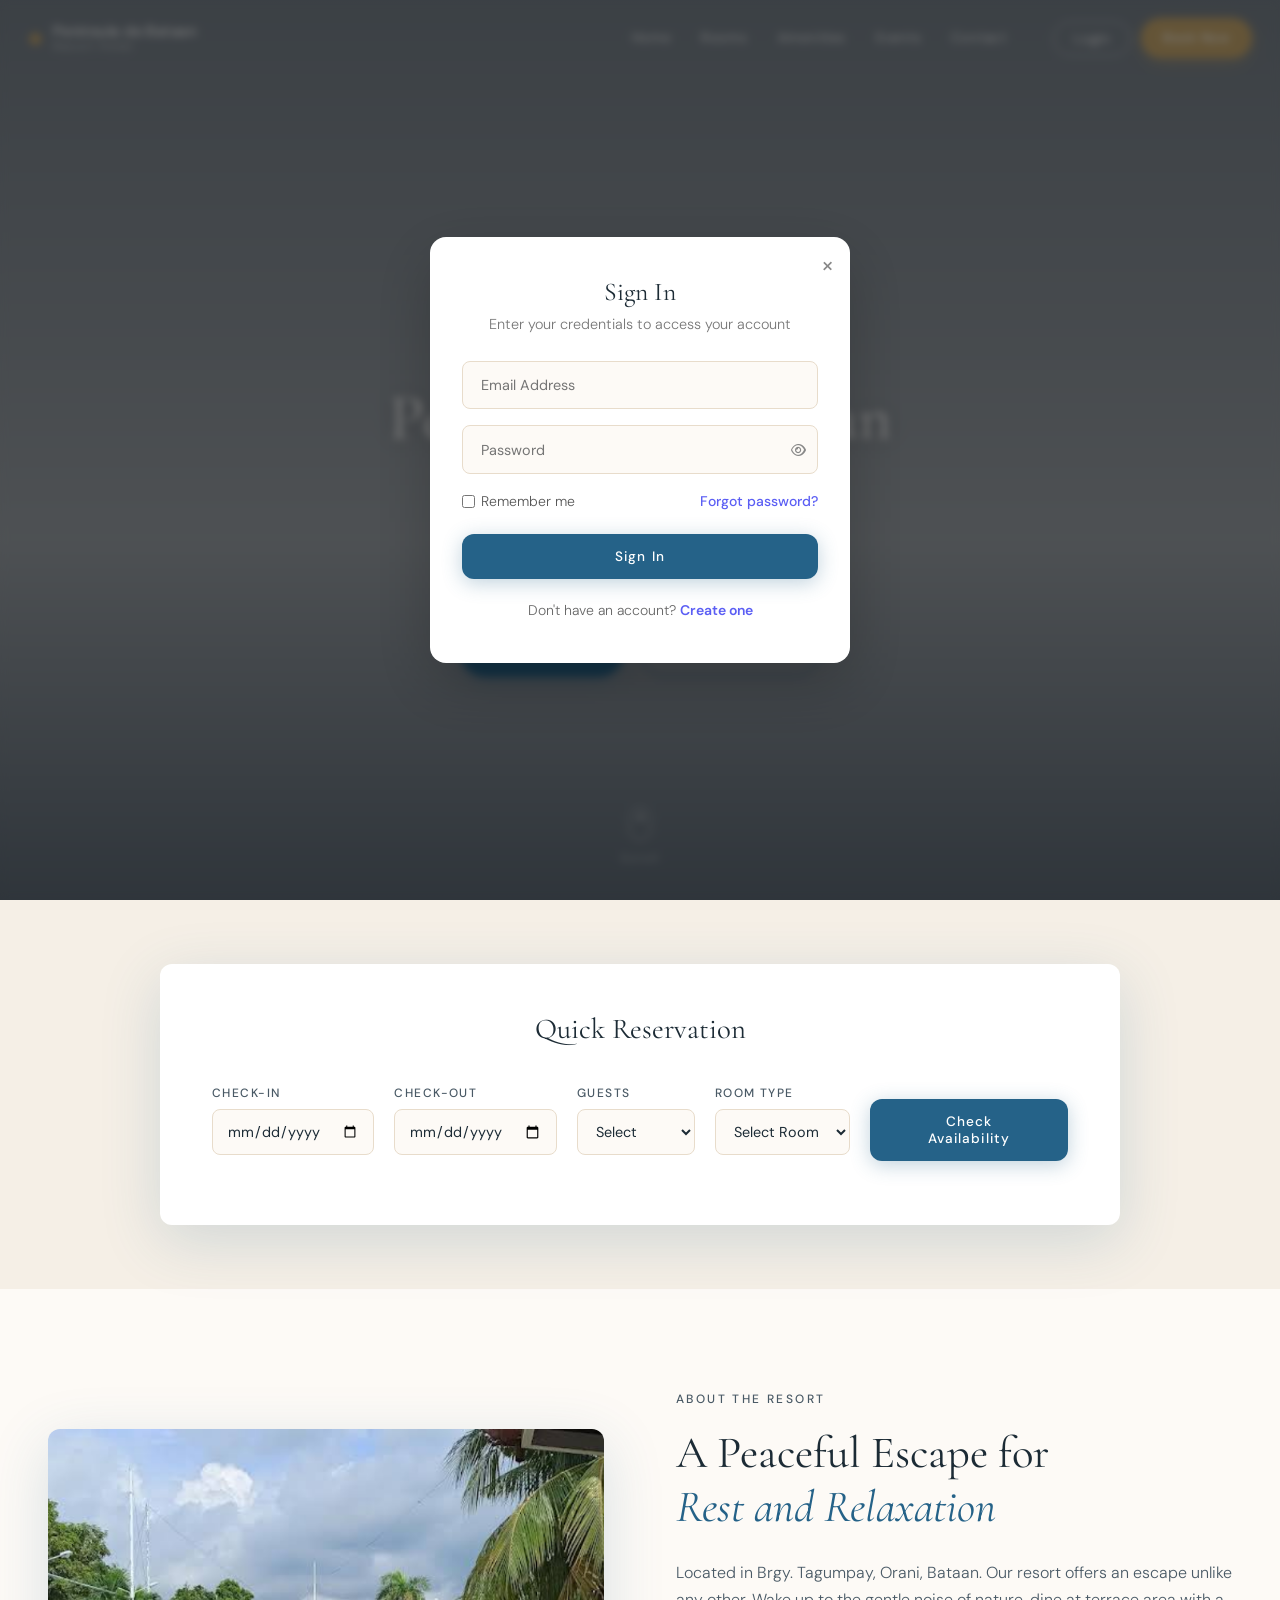
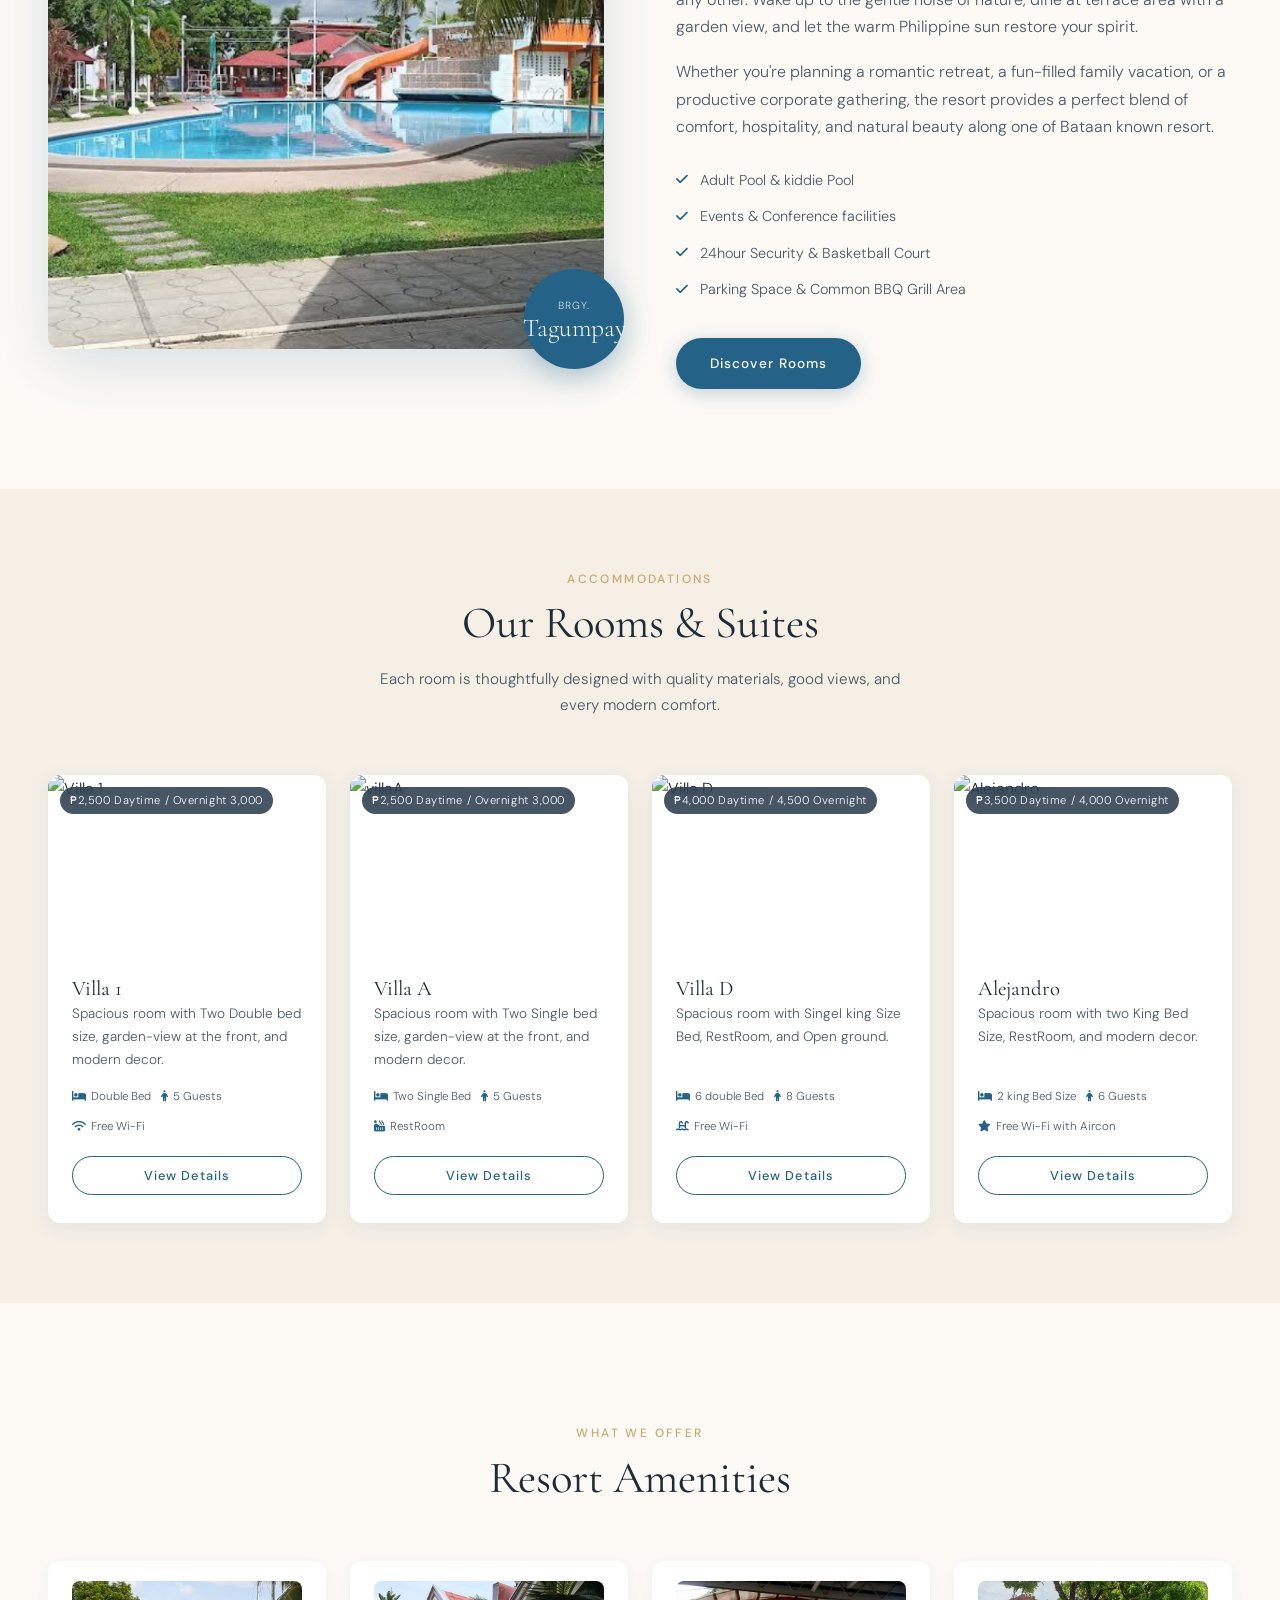
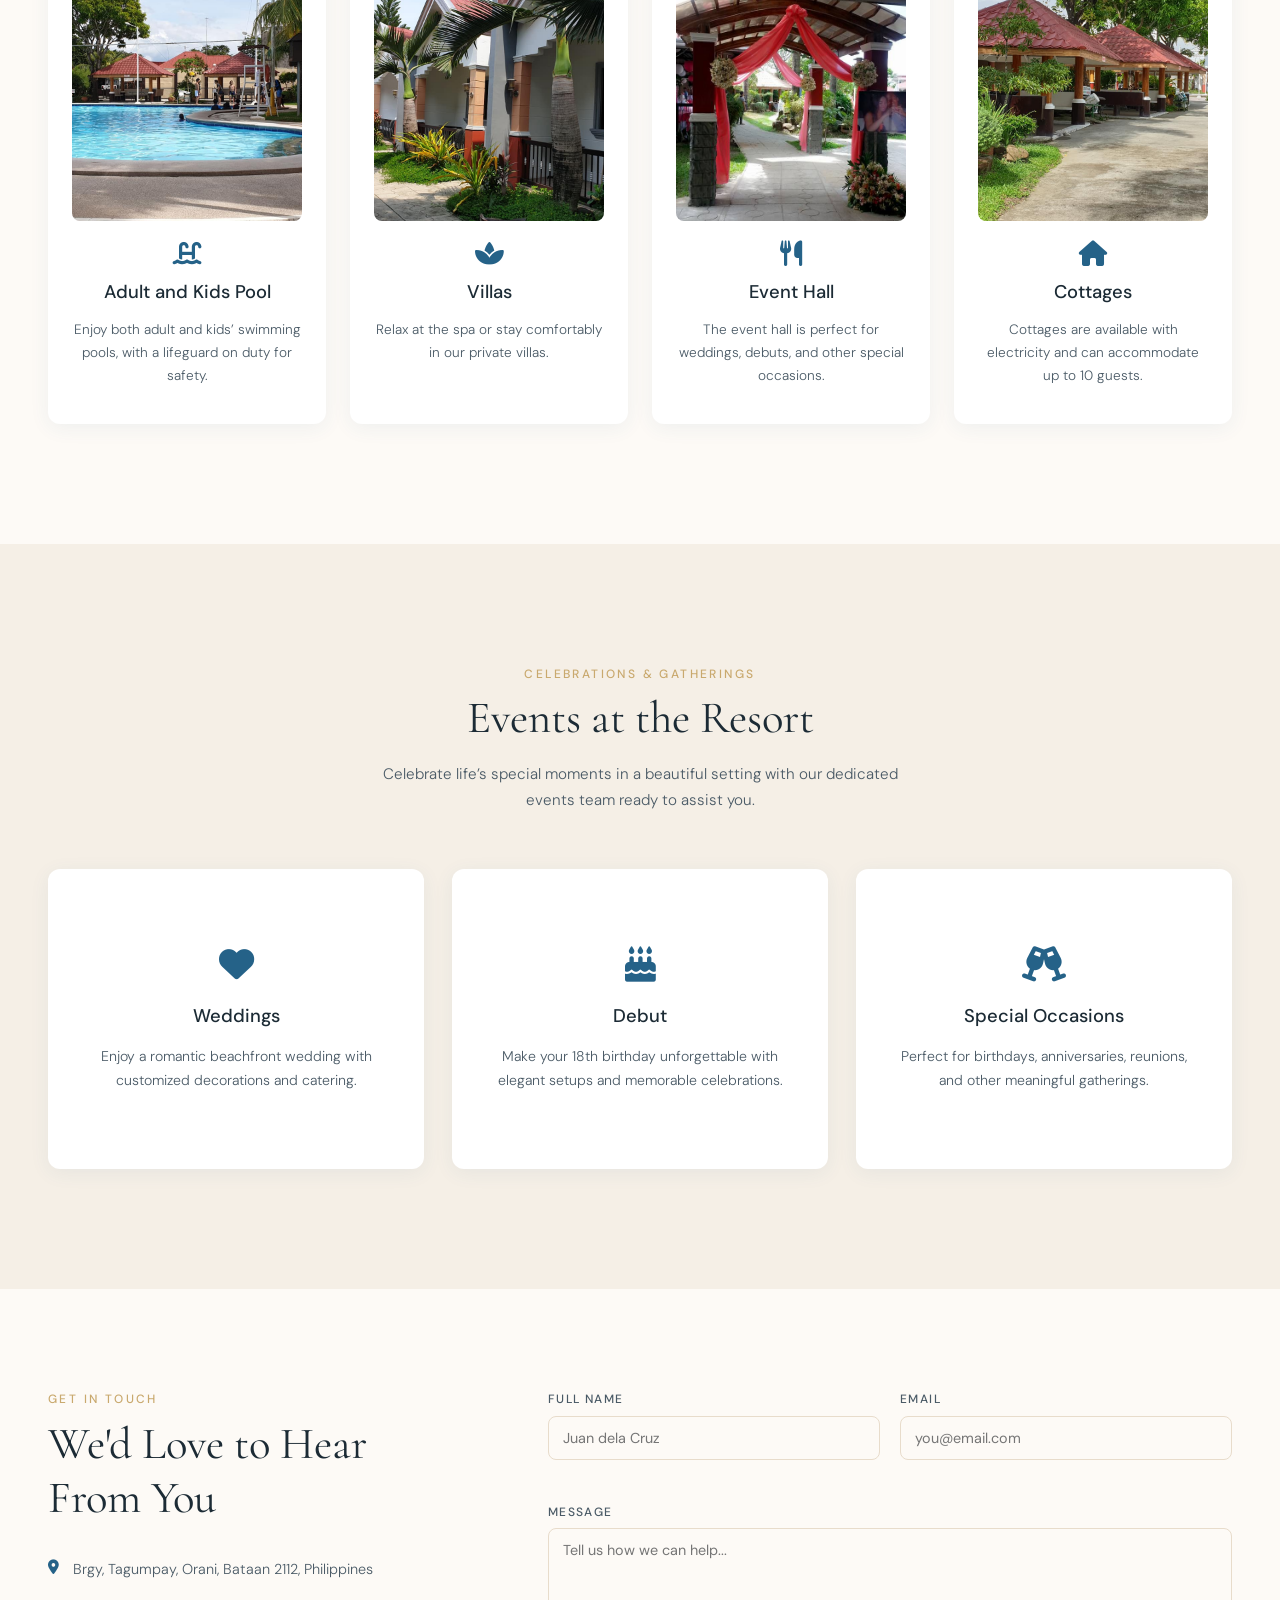
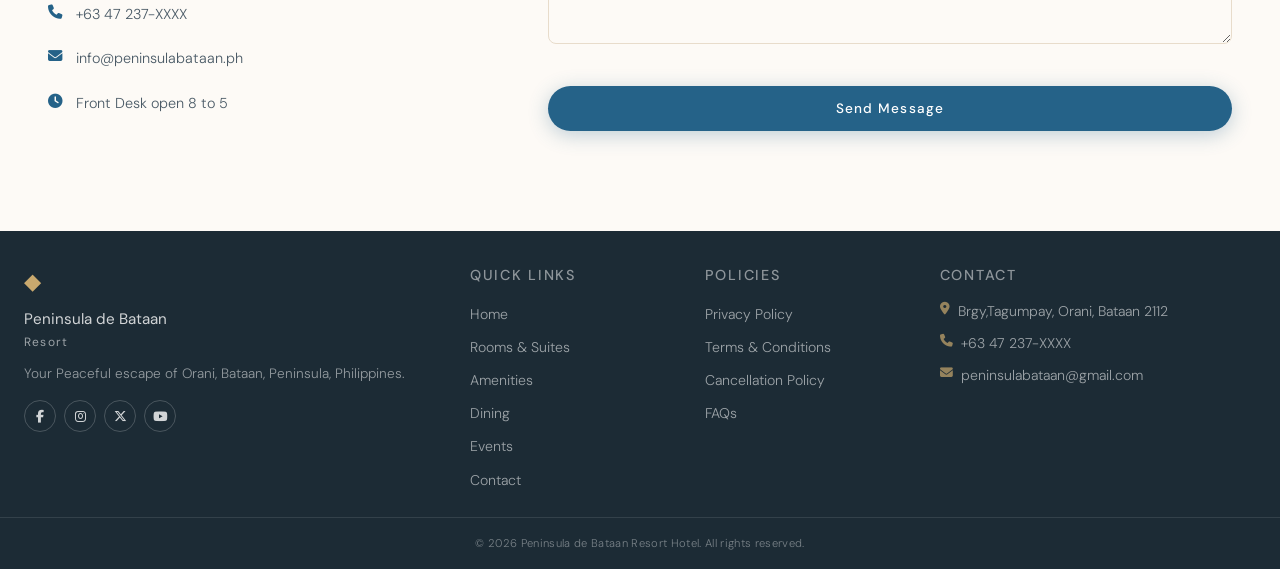
==== commit 1f838b23: "receptionist css and js + all php files booking form validation and submission + working database" ====
--- a/FinalOutput_NW2D/pages/index.html
+++ b/FinalOutput_NW2D/pages/index.html
@@ -30,7 +30,7 @@
         <a href="#contact">Contact</a>
       </nav>
       <div class="nav-cta">
-        <button class="btn-login" onclick="openLoginModal()">Login</button>
+        <button class="btn-login" id ="loginBtn" onclick="openLoginModal()">Login</button>
         <a href="#reservation" class="btn-book">Book Now</a>
       </div>
       <button class="hamburger" id="hamburger" aria-label="Toggle menu" aria-expanded="false">
@@ -46,7 +46,7 @@
         <a href="#events" class="mobile-link">Events</a>
         <a href="#contact" class="mobile-link">Contact</a>
         <div class="mobile-cta">
-          <button class="btn-login" onclick="openLoginModal()">Login</button>
+          <button class="btn-login" id="loginBtnMobile" onclick="openLoginModal()">Login</button>
           <a href="#reservation" class="btn-book">Book Now</a>
         </div>
       </nav>
@@ -109,9 +109,9 @@
           </select>
           <span class="form-error" id="roomTypeError"></span>
         </div>
-        <button type="submit" class="btn-primary btn-full">Check Availability</button>
-        <button type="button" class="btn-primary btn-full" id="proceedToBilling" style="display:none;">
-          Proceed to Billing
+        <button type="submit" class="btn-primary btn-full">Check Availability
+        </button>
+        <button id="proceedToBilling" style="display: none;">Proceed to Billing
         </button>
       </form>
     </div>
--- a/FinalOutput_NW2D/css/style.css
+++ b/FinalOutput_NW2D/css/style.css
@@ -751,7 +751,147 @@
 /* =================================================================
    LOGIN MODAL
    ================================================================= */
-
+  /* ===== LOGIN MODAL ===== */
+.modal-overlay {
+  display: none;
+  position: fixed;
+  inset: 0;
+  background: rgba(0, 0, 0, 0.5);
+  backdrop-filter: blur(4px);
+  z-index: 9999;
+  align-items: center;
+  justify-content: center;
+  padding: 1rem;
+  box-sizing: border-box;
+}
+.modal-overlay.active {
+  display: flex;
+}
+.modal-card {
+  background: #fff;
+  border-radius: 16px;
+  padding: 2.5rem 2rem;
+  width: 100%;
+  max-width: 420px;
+  margin: 1rem;
+  position: relative;
+  box-shadow: 0 20px 60px rgba(0,0,0,0.2);
+  animation: modalIn 0.3s ease;
+}
+@keyframes modalIn {
+  from { opacity: 0; transform: translateY(-20px) scale(0.97); }
+  to   { opacity: 1; transform: translateY(0) scale(1); }
+}
+.modal-close {
+  position: absolute;
+  top: 1rem; right: 1rem;
+  background: none;
+  border: none;
+  font-size: 1.5rem;
+  cursor: pointer;
+  color: #888;
+  line-height: 1;
+}
+.modal-close:hover { color: #333; }
+.modal-title {
+  text-align: center;
+  font-size: 1.6rem;
+  margin-bottom: 0.25rem;
+}
+.modal-subtitle {
+  text-align: center;
+  color: #777;
+  font-size: 0.9rem;
+  margin-bottom: 1.5rem;
+}
+.modal-form .form-group {
+  margin-bottom: 1rem;
+}
+.modal-form .form-group:last-child {
+  margin-bottom: 0;
+}
+.modal-password-wrap {
+  position: relative !important;
+}
+.modal-card .form-group input {
+  padding: 0.9rem 1.1rem !important;
+}
+
+.modal-password-wrap input {
+  padding: 0.9rem 2.8rem 0.9rem 1.1rem;
+}
+.toggle-pw {
+  position: absolute;
+  right: 0.75rem;
+  top: 50%;
+  transform: translateY(-50%);
+  background: none;
+  border: none;
+  cursor: pointer;
+  color: #888;
+}
+.modal-row {
+  display: flex;
+  justify-content: space-between;
+  align-items: center;
+  margin: 0.5rem 0 1.25rem;
+  font-size: 0.875rem;
+}
+.remember-me {
+  display: flex;
+  align-items: center;
+  gap: 0.4rem;
+  cursor: pointer;
+  color: #555;
+}
+.forgot-link {
+  color: #5b5ef4;
+  text-decoration: none;
+  font-weight: 500;
+}
+.forgot-link:hover { 
+  text-decoration: underline;
+}
+.modal-footer-text {
+  text-align: center;
+  margin-top: 1.25rem;
+  font-size: 0.875rem;
+  color: #666;
+}
+.create-link {
+  color: #5b5ef4;
+  font-weight: 600;
+  text-decoration: none;
+}
+.create-link:hover { text-decoration: underline; }
+
+.modal-card .form-row {
+  display: grid;
+  grid-template-columns: 1fr 1fr;
+  gap: 0.75rem;
+}
+.modal-card {
+  max-height: 90vh;
+  overflow-y: auto;
+}
+
+#registerModal .modal-card {
+  max-width: 420px;
+  width: calc(100% - 2rem);
+  box-sizing: border-box;
+}
+
+#registerModal .modal-card .form-row {
+  display: grid;
+  grid-template-columns: 1fr 1fr;
+  gap: 0.75rem;
+  width: 100%;
+}
+
+#registerModal .modal-card .form-row .form-group input {
+  width: 100%;
+  box-sizing: border-box;
+}
 
 /* =================================================================
    TOAST NOTIFICATION
@@ -825,148 +965,6 @@
   .hero-title     { font-size: 2rem; }
 }
 
-/* ===== LOGIN MODAL ===== */
-.modal-overlay {
-  display: none;
-  position: fixed;
-  inset: 0;
-  background: rgba(0, 0, 0, 0.5);
-  backdrop-filter: blur(4px);
-  z-index: 9999;
-  align-items: center;
-  justify-content: center;
-  padding: 1rem;
-  box-sizing: border-box;
-}
-.modal-overlay.active {
-  display: flex;
-}
-.modal-card {
-  background: #fff;
-  border-radius: 16px;
-  padding: 2.5rem 2rem;
-  width: 100%;
-  max-width: 420px;
-  margin: 1rem;
-  position: relative;
-  box-shadow: 0 20px 60px rgba(0,0,0,0.2);
-  animation: modalIn 0.3s ease;
-}
-@keyframes modalIn {
-  from { opacity: 0; transform: translateY(-20px) scale(0.97); }
-  to   { opacity: 1; transform: translateY(0) scale(1); }
-}
-.modal-close {
-  position: absolute;
-  top: 1rem; right: 1rem;
-  background: none;
-  border: none;
-  font-size: 1.5rem;
-  cursor: pointer;
-  color: #888;
-  line-height: 1;
-}
-.modal-close:hover { color: #333; }
-.modal-title {
-  text-align: center;
-  font-size: 1.6rem;
-  margin-bottom: 0.25rem;
-}
-.modal-subtitle {
-  text-align: center;
-  color: #777;
-  font-size: 0.9rem;
-  margin-bottom: 1.5rem;
-}
-.modal-form .form-group {
-  margin-bottom: 1rem;
-}
-.modal-form .form-group:last-child {
-  margin-bottom: 0;
-}
-.modal-password-wrap {
-  position: relative !important;
-}
-.modal-card .form-group input {
-  padding: 0.9rem 1.1rem !important;
-}
-
-.modal-password-wrap input {
-  padding: 0.9rem 2.8rem 0.9rem 1.1rem;
-}
-.toggle-pw {
-  position: absolute;
-  right: 0.75rem;
-  top: 50%;
-  transform: translateY(-50%);
-  background: none;
-  border: none;
-  cursor: pointer;
-  color: #888;
-}
-.modal-row {
-  display: flex;
-  justify-content: space-between;
-  align-items: center;
-  margin: 0.5rem 0 1.25rem;
-  font-size: 0.875rem;
-}
-.remember-me {
-  display: flex;
-  align-items: center;
-  gap: 0.4rem;
-  cursor: pointer;
-  color: #555;
-}
-.forgot-link {
-  color: #5b5ef4;
-  text-decoration: none;
-  font-weight: 500;
-}
-.forgot-link:hover { 
-  text-decoration: underline;
-}
-.modal-footer-text {
-  text-align: center;
-  margin-top: 1.25rem;
-  font-size: 0.875rem;
-  color: #666;
-}
-.create-link {
-  color: #5b5ef4;
-  font-weight: 600;
-  text-decoration: none;
-}
-.create-link:hover { text-decoration: underline; }
-
-.modal-card .form-row {
-  display: grid;
-  grid-template-columns: 1fr 1fr;
-  gap: 0.75rem;
-}
-.modal-card {
-  max-height: 90vh;
-  overflow-y: auto;
-}
-
-#registerModal .modal-card {
-  max-width: 420px;
-  width: calc(100% - 2rem);
-  box-sizing: border-box;
-}
-
-#registerModal .modal-card .form-row {
-  display: grid;
-  grid-template-columns: 1fr 1fr;
-  gap: 0.75rem;
-  width: 100%;
-}
-
-#registerModal .modal-card .form-row .form-group input {
-  width: 100%;
-  box-sizing: border-box;
-}
-
 /* =================================================================
    RECEPTIONIST css
    ================================================================= */
@@ -1279,4 +1277,5 @@
   .stats-grid { grid-template-columns: repeat(2, 1fr); gap: 12px; }
   .table-wrapper { overflow-x: auto; }
   .table-wrapper table { min-width: 860px; }
-}+}
+
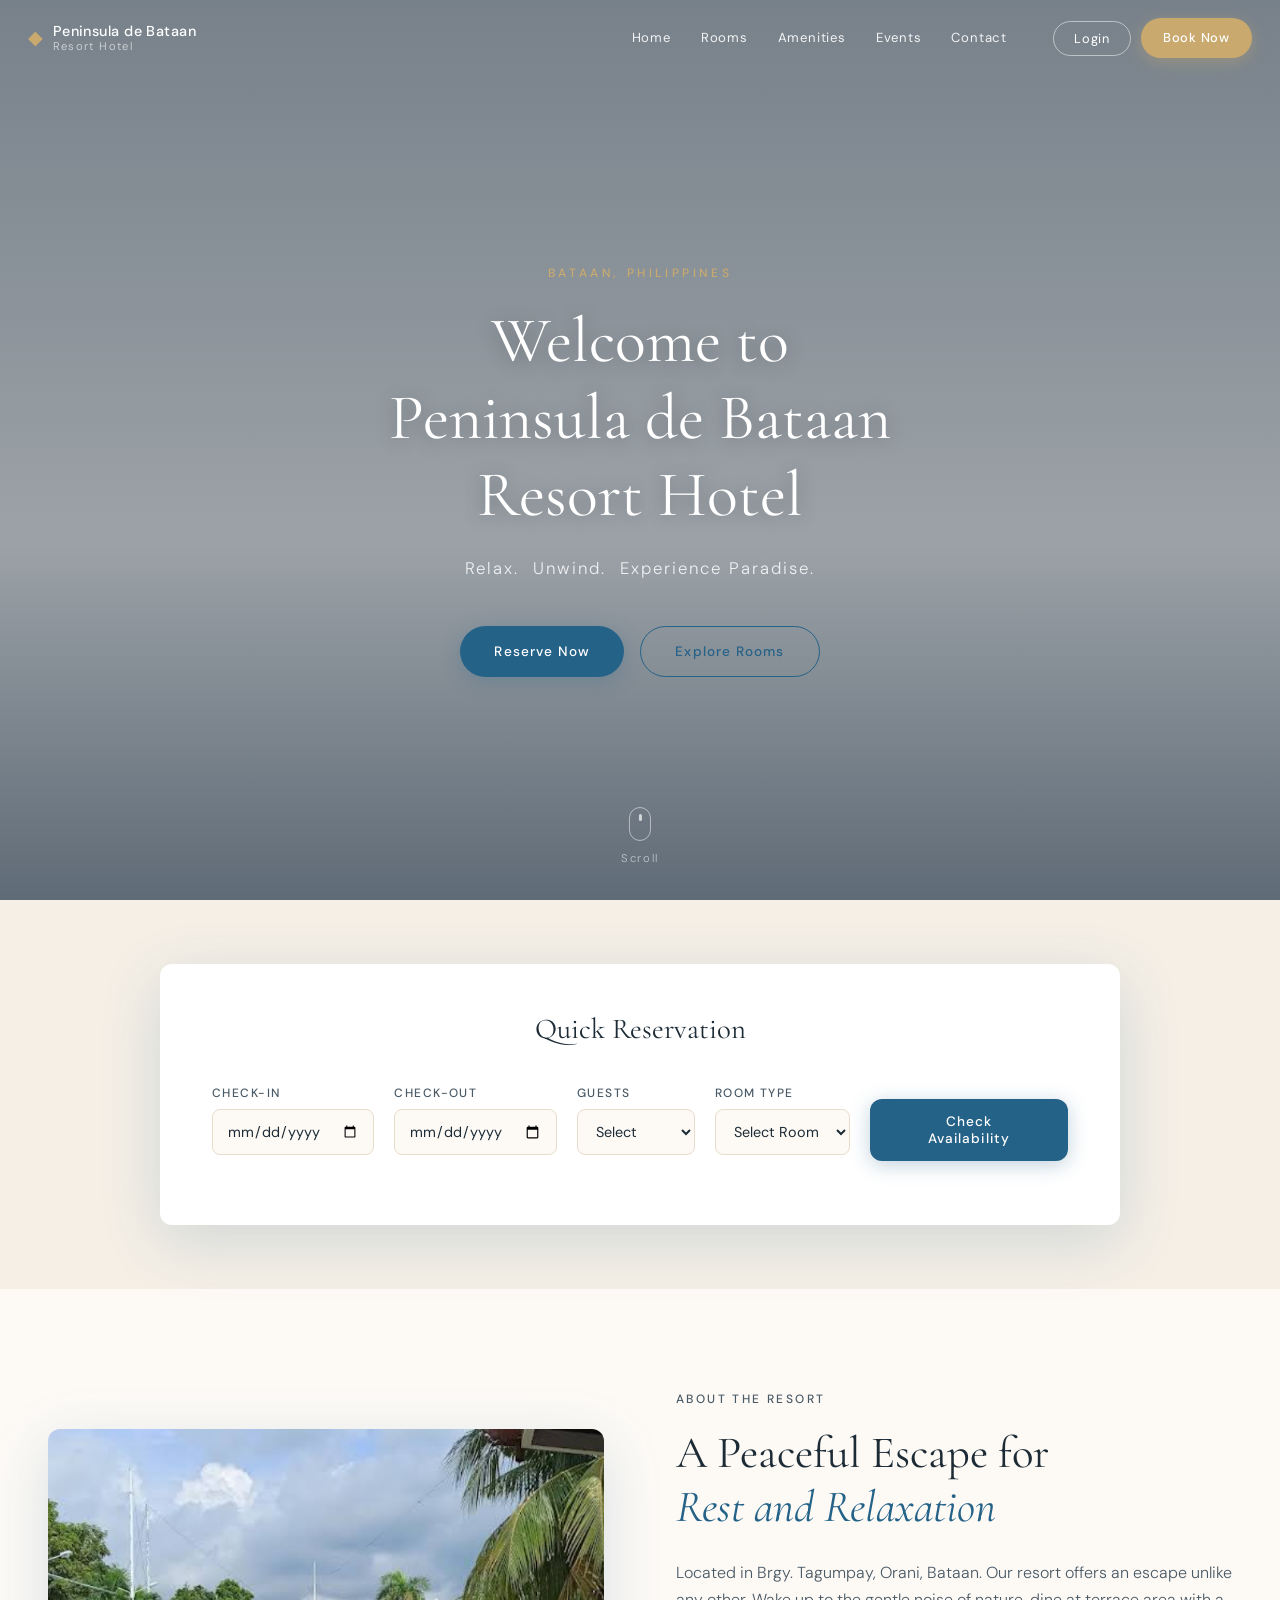
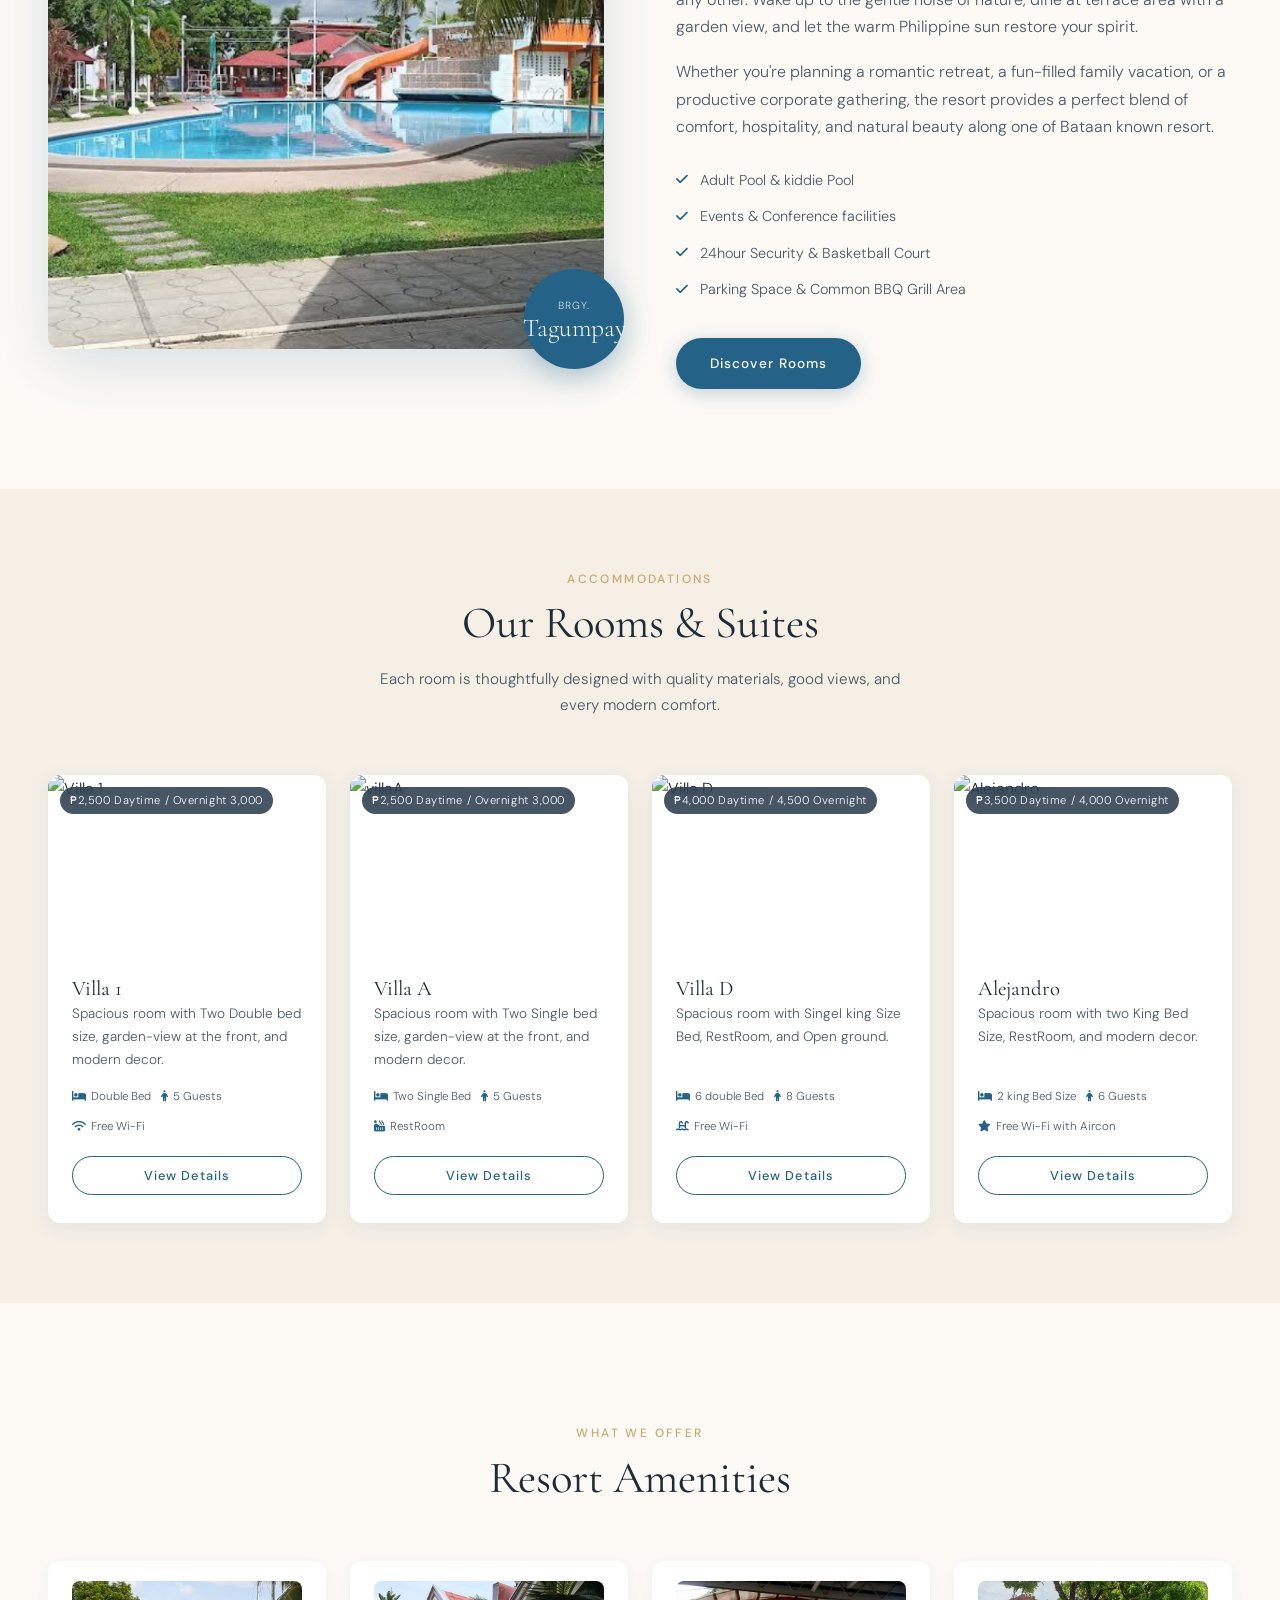
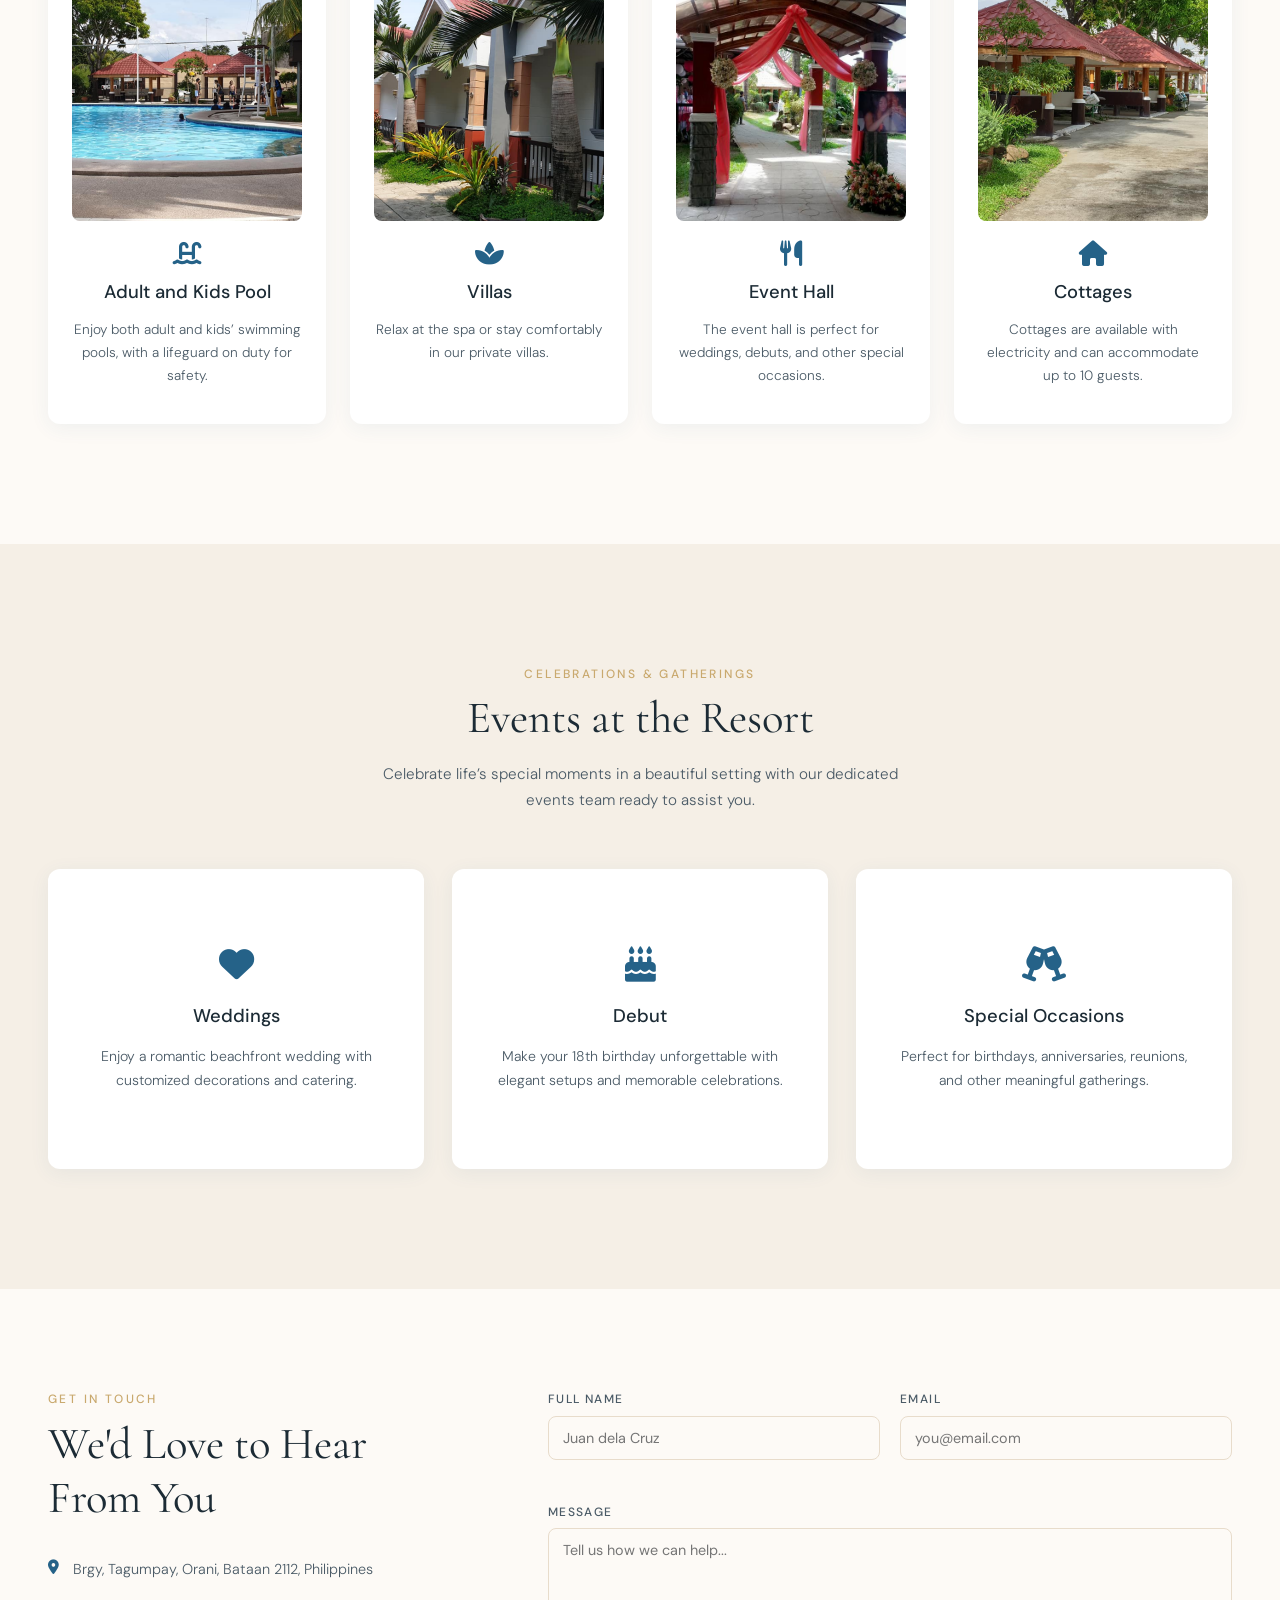
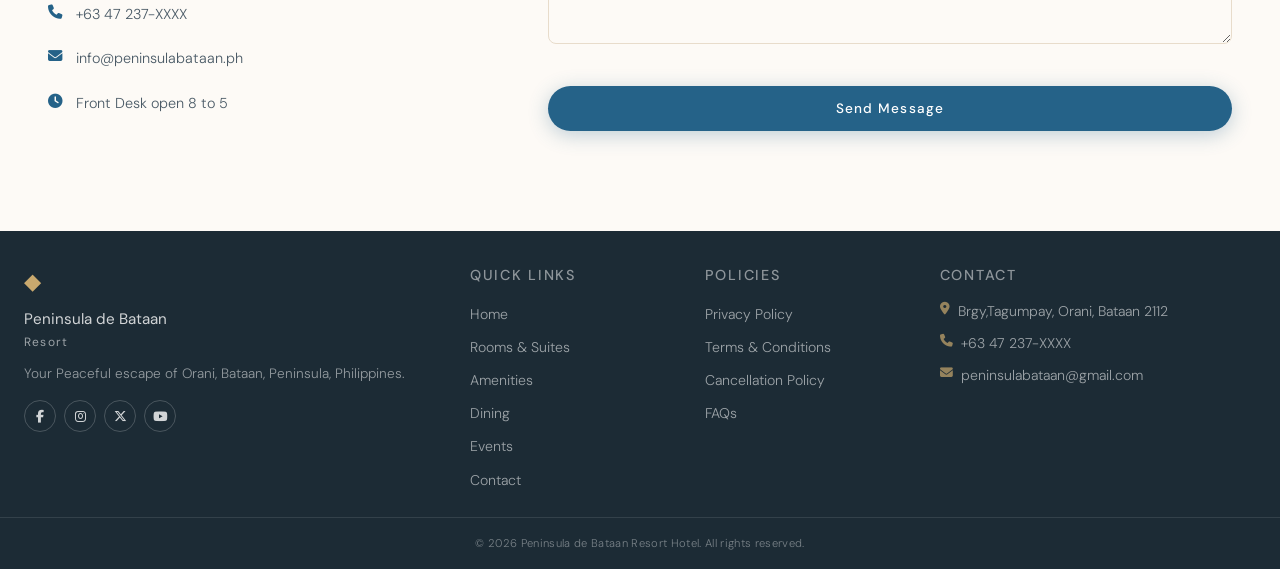
==== commit a745114e: "Add files via upload" ====
--- a/FinalOutput_NW2D/pages/index.html
+++ b/FinalOutput_NW2D/pages/index.html
@@ -30,7 +30,7 @@
         <a href="#contact">Contact</a>
       </nav>
       <div class="nav-cta">
-        <button class="btn-login" id ="loginBtn" onclick="openLoginModal()">Login</button>
+        <button class="btn-login" onclick="openLoginModal()">Login</button>
         <a href="#reservation" class="btn-book">Book Now</a>
       </div>
       <button class="hamburger" id="hamburger" aria-label="Toggle menu" aria-expanded="false">
@@ -46,7 +46,7 @@
         <a href="#events" class="mobile-link">Events</a>
         <a href="#contact" class="mobile-link">Contact</a>
         <div class="mobile-cta">
-          <button class="btn-login" id="loginBtnMobile" onclick="openLoginModal()">Login</button>
+          <button class="btn-login" onclick="openLoginModal()">Login</button>
           <a href="#reservation" class="btn-book">Book Now</a>
         </div>
       </nav>
@@ -102,18 +102,24 @@
           <label for="roomType">Room Type</label>
           <select id="roomType" name="room_type" required>
             <option value="">Select Room</option>
-            <option value="villa1">Villa 1</option>
-            <option value="villaA">Villa A</option>
-            <option value="villaD">Villa D</option>
-            <option value="alejandro">Alejandro</option>
+            <option value="Villa 1">Villa 1</option>
+            <option value="Villa A">Villa A</option>
+            <option value="Villa D">Villa D</option>
+            <option value="Alejandro">Alejandro</option>
           </select>
           <span class="form-error" id="roomTypeError"></span>
         </div>
-        <button type="submit" class="btn-primary btn-full">Check Availability
-        </button>
-        <button id="proceedToBilling" style="display: none;">Proceed to Billing
-        </button>
+        <button type="submit" class="btn-primary btn-full">Check Availability</button>
       </form>
+      
+        <div id="availNotice" style="display:none; margin-top:14px; padding:12px 16px;
+        border-radius:10px; font-size:.875rem; font-family:sans-serif;"></div>
+
+      <!-- Proceed to Billing — shown by app.js when room is available -->
+      <button type="button" id="proceedToBilling" class="btn-primary btn-full"
+        style="display:none; margin-top:12px;">
+        Proceed to Billing
+      </button>
     </div>
   </section>
 
--- a/FinalOutput_NW2D/css/style.css
+++ b/FinalOutput_NW2D/css/style.css
@@ -751,147 +751,7 @@
 /* =================================================================
    LOGIN MODAL
    ================================================================= */
-  /* ===== LOGIN MODAL ===== */
-.modal-overlay {
-  display: none;
-  position: fixed;
-  inset: 0;
-  background: rgba(0, 0, 0, 0.5);
-  backdrop-filter: blur(4px);
-  z-index: 9999;
-  align-items: center;
-  justify-content: center;
-  padding: 1rem;
-  box-sizing: border-box;
-}
-.modal-overlay.active {
-  display: flex;
-}
-.modal-card {
-  background: #fff;
-  border-radius: 16px;
-  padding: 2.5rem 2rem;
-  width: 100%;
-  max-width: 420px;
-  margin: 1rem;
-  position: relative;
-  box-shadow: 0 20px 60px rgba(0,0,0,0.2);
-  animation: modalIn 0.3s ease;
-}
-@keyframes modalIn {
-  from { opacity: 0; transform: translateY(-20px) scale(0.97); }
-  to   { opacity: 1; transform: translateY(0) scale(1); }
-}
-.modal-close {
-  position: absolute;
-  top: 1rem; right: 1rem;
-  background: none;
-  border: none;
-  font-size: 1.5rem;
-  cursor: pointer;
-  color: #888;
-  line-height: 1;
-}
-.modal-close:hover { color: #333; }
-.modal-title {
-  text-align: center;
-  font-size: 1.6rem;
-  margin-bottom: 0.25rem;
-}
-.modal-subtitle {
-  text-align: center;
-  color: #777;
-  font-size: 0.9rem;
-  margin-bottom: 1.5rem;
-}
-.modal-form .form-group {
-  margin-bottom: 1rem;
-}
-.modal-form .form-group:last-child {
-  margin-bottom: 0;
-}
-.modal-password-wrap {
-  position: relative !important;
-}
-.modal-card .form-group input {
-  padding: 0.9rem 1.1rem !important;
-}
-
-.modal-password-wrap input {
-  padding: 0.9rem 2.8rem 0.9rem 1.1rem;
-}
-.toggle-pw {
-  position: absolute;
-  right: 0.75rem;
-  top: 50%;
-  transform: translateY(-50%);
-  background: none;
-  border: none;
-  cursor: pointer;
-  color: #888;
-}
-.modal-row {
-  display: flex;
-  justify-content: space-between;
-  align-items: center;
-  margin: 0.5rem 0 1.25rem;
-  font-size: 0.875rem;
-}
-.remember-me {
-  display: flex;
-  align-items: center;
-  gap: 0.4rem;
-  cursor: pointer;
-  color: #555;
-}
-.forgot-link {
-  color: #5b5ef4;
-  text-decoration: none;
-  font-weight: 500;
-}
-.forgot-link:hover { 
-  text-decoration: underline;
-}
-.modal-footer-text {
-  text-align: center;
-  margin-top: 1.25rem;
-  font-size: 0.875rem;
-  color: #666;
-}
-.create-link {
-  color: #5b5ef4;
-  font-weight: 600;
-  text-decoration: none;
-}
-.create-link:hover { text-decoration: underline; }
-
-.modal-card .form-row {
-  display: grid;
-  grid-template-columns: 1fr 1fr;
-  gap: 0.75rem;
-}
-.modal-card {
-  max-height: 90vh;
-  overflow-y: auto;
-}
-
-#registerModal .modal-card {
-  max-width: 420px;
-  width: calc(100% - 2rem);
-  box-sizing: border-box;
-}
-
-#registerModal .modal-card .form-row {
-  display: grid;
-  grid-template-columns: 1fr 1fr;
-  gap: 0.75rem;
-  width: 100%;
-}
-
-#registerModal .modal-card .form-row .form-group input {
-  width: 100%;
-  box-sizing: border-box;
-}
+
 
 /* =================================================================
    TOAST NOTIFICATION
@@ -965,6 +825,148 @@
   .hero-title     { font-size: 2rem; }
 }
 
+/* ===== LOGIN MODAL ===== */
+.modal-overlay {
+  display: none;
+  position: fixed;
+  inset: 0;
+  background: rgba(0, 0, 0, 0.5);
+  backdrop-filter: blur(4px);
+  z-index: 9999;
+  align-items: center;
+  justify-content: center;
+  padding: 1rem;
+  box-sizing: border-box;
+}
+.modal-overlay.active {
+  display: flex;
+}
+.modal-card {
+  background: #fff;
+  border-radius: 16px;
+  padding: 2.5rem 2rem;
+  width: 100%;
+  max-width: 420px;
+  margin: 1rem;
+  position: relative;
+  box-shadow: 0 20px 60px rgba(0,0,0,0.2);
+  animation: modalIn 0.3s ease;
+}
+@keyframes modalIn {
+  from { opacity: 0; transform: translateY(-20px) scale(0.97); }
+  to   { opacity: 1; transform: translateY(0) scale(1); }
+}
+.modal-close {
+  position: absolute;
+  top: 1rem; right: 1rem;
+  background: none;
+  border: none;
+  font-size: 1.5rem;
+  cursor: pointer;
+  color: #888;
+  line-height: 1;
+}
+.modal-close:hover { color: #333; }
+.modal-title {
+  text-align: center;
+  font-size: 1.6rem;
+  margin-bottom: 0.25rem;
+}
+.modal-subtitle {
+  text-align: center;
+  color: #777;
+  font-size: 0.9rem;
+  margin-bottom: 1.5rem;
+}
+.modal-form .form-group {
+  margin-bottom: 1rem;
+}
+.modal-form .form-group:last-child {
+  margin-bottom: 0;
+}
+.modal-password-wrap {
+  position: relative !important;
+}
+.modal-card .form-group input {
+  padding: 0.9rem 1.1rem !important;
+}
+
+.modal-password-wrap input {
+  padding: 0.9rem 2.8rem 0.9rem 1.1rem;
+}
+.toggle-pw {
+  position: absolute;
+  right: 0.75rem;
+  top: 50%;
+  transform: translateY(-50%);
+  background: none;
+  border: none;
+  cursor: pointer;
+  color: #888;
+}
+.modal-row {
+  display: flex;
+  justify-content: space-between;
+  align-items: center;
+  margin: 0.5rem 0 1.25rem;
+  font-size: 0.875rem;
+}
+.remember-me {
+  display: flex;
+  align-items: center;
+  gap: 0.4rem;
+  cursor: pointer;
+  color: #555;
+}
+.forgot-link {
+  color: #5b5ef4;
+  text-decoration: none;
+  font-weight: 500;
+}
+.forgot-link:hover { 
+  text-decoration: underline;
+}
+.modal-footer-text {
+  text-align: center;
+  margin-top: 1.25rem;
+  font-size: 0.875rem;
+  color: #666;
+}
+.create-link {
+  color: #5b5ef4;
+  font-weight: 600;
+  text-decoration: none;
+}
+.create-link:hover { text-decoration: underline; }
+
+.modal-card .form-row {
+  display: grid;
+  grid-template-columns: 1fr 1fr;
+  gap: 0.75rem;
+}
+.modal-card {
+  max-height: 90vh;
+  overflow-y: auto;
+}
+
+#registerModal .modal-card {
+  max-width: 420px;
+  width: calc(100% - 2rem);
+  box-sizing: border-box;
+}
+
+#registerModal .modal-card .form-row {
+  display: grid;
+  grid-template-columns: 1fr 1fr;
+  gap: 0.75rem;
+  width: 100%;
+}
+
+#registerModal .modal-card .form-row .form-group input {
+  width: 100%;
+  box-sizing: border-box;
+}
+
 /* =================================================================
    RECEPTIONIST css
    ================================================================= */
@@ -1279,3 +1281,299 @@
   .table-wrapper table { min-width: 860px; }
 }
 
+/* ---- Hero ---- */
+.billing-hero {
+  position: relative; height: 50vh; min-height: 320px;
+  display: flex; align-items: center; justify-content: center; text-align: center;
+  background: linear-gradient(to bottom,rgba(10,30,50,.62)0%,rgba(10,30,50,.48)60%,rgba(10,30,50,.72)100%),
+    url('../images/Home\ section.png') center/cover no-repeat;
+  overflow: hidden;
+}
+.billing-hero .hero-content { position:relative; z-index:2; padding:120px 24px 60px; animation:fadeUp .9s ease both; }
+.billing-hero .hero-tagline { font-size:.75rem; letter-spacing:.3em; text-transform:uppercase; color:var(--gold); margin-bottom:14px; font-weight:500; }
+.billing-hero h1 { color:var(--white); margin-bottom:12px; text-shadow:0 2px 20px rgba(0,0,0,.3); }
+.billing-hero p  { color:rgba(255,255,255,.82); font-size:1rem; letter-spacing:.08em; }
+
+/* ---- Page bg ---- */
+.billing-page { background:var(--sand); min-height:60vh; padding:56px 0 80px; }
+
+/* =================================================================
+   STEPPER
+   ================================================================= */
+.stepper-wrap { background:var(--white); border-bottom:1px solid var(--sand-dark); padding:20px 0; }
+.stepper { display:flex; align-items:center; justify-content:center; gap:0; max-width:420px; margin:0 auto; }
+.step { display:flex; flex-direction:column; align-items:center; gap:6px; }
+.step-circle {
+  width:36px; height:36px; border-radius:50%; border:2px solid var(--sand-dark);
+  background:var(--white); color:var(--text-light); font-size:.82rem; font-weight:500;
+  display:flex; align-items:center; justify-content:center; transition:all .35s ease;
+}
+.step span { font-size:.7rem; letter-spacing:.1em; text-transform:uppercase; color:var(--text-light); font-weight:500; transition:color .35s; }
+.step.active .step-circle { background:var(--ocean); border-color:var(--ocean); color:#fff; box-shadow:0 4px 16px rgba(37,98,136,.35); }
+.step.active span { color:var(--ocean); }
+.step.done .step-circle { background:var(--teal); border-color:var(--teal); color:#fff; }
+.step.done span { color:var(--teal); }
+.step-line { flex:1; height:2px; background:var(--sand-dark); margin:0 12px; margin-bottom:22px; transition:background .35s; min-width:60px; }
+.step-line.done { background:var(--teal); }
+
+/* =================================================================
+   NO RESERVATION NOTICE
+   ================================================================= */
+.no-res-notice {
+  text-align:center; padding:80px 24px; background:var(--white); border-radius:20px;
+  box-shadow:0 4px 24px rgba(45,106,143,.08); animation:fadeUp .6s ease both;
+}
+.no-res-icon { font-size:3.5rem; color:var(--sand-dark); margin-bottom:20px; }
+.no-res-notice h3 { font-family:var(--font-display); font-size:1.9rem; font-weight:400; margin-bottom:12px; }
+.no-res-notice p { color:var(--text-mid); max-width:440px; margin:0 auto 28px; }
+
+/* =================================================================
+   STEP 1 — CONFIRMATION CARD
+   ================================================================= */
+.conf-layout { display:grid; grid-template-columns:1fr 300px; gap:28px; align-items:start; animation:fadeUp .55s ease both; }
+
+/* Main card */
+.conf-card { background:var(--white); border-radius:20px; box-shadow:0 12px 56px rgba(45,106,143,.14); overflow:hidden; }
+.conf-photo { position:relative; height:210px; overflow:hidden; }
+.conf-photo img { width:100%; height:100%; object-fit:cover; display:block; transition:transform .6s ease; }
+.conf-card:hover .conf-photo img { transform:scale(1.04); }
+.conf-photo-overlay {
+  position:absolute; inset:0;
+  background:linear-gradient(to top,rgba(10,30,50,.55)0%,transparent 55%);
+  display:flex; align-items:flex-end; padding:18px 24px;
+}
+.badge-received {
+  display:inline-flex; align-items:center; gap:7px;
+  background:rgba(39,174,96,.9); color:#fff;
+  font-size:.78rem; font-weight:500; letter-spacing:.05em;
+  padding:7px 16px; border-radius:50px; backdrop-filter:blur(4px);
+}
+
+.conf-body { padding:30px 34px 24px; }
+
+.conf-hotel-row { display:flex; justify-content:space-between; align-items:flex-start; gap:16px; margin-bottom:26px; padding-bottom:22px; border-bottom:1px solid var(--sand-dark); }
+.conf-hotel-name { font-family:var(--font-display); font-size:1.5rem; font-weight:400; color:var(--text-dark); margin-bottom:6px; line-height:1.2; }
+.conf-hotel-addr { font-size:.8rem; color:var(--text-light); display:flex; align-items:center; gap:6px; }
+.conf-hotel-addr i { color:var(--ocean); font-size:.75rem; }
+.conf-res-id { background:var(--ocean-light); color:var(--ocean); font-size:.76rem; font-weight:500; letter-spacing:.08em; padding:6px 14px; border-radius:8px; white-space:nowrap; border:1.5px solid rgba(37,98,136,.15); flex-shrink:0; }
+
+/* Dates bar */
+.conf-dates-bar { display:flex; align-items:center; gap:10px; padding:18px 22px; background:var(--sand); border-radius:12px; margin-bottom:24px; flex-wrap:wrap; }
+.conf-date-col { display:flex; flex-direction:column; gap:4px; flex:1; min-width:100px; }
+.conf-date-col-right { text-align:right; }
+.conf-date-label { font-size:.67rem; letter-spacing:.15em; text-transform:uppercase; color:var(--text-light); font-weight:500; }
+.conf-date-val { font-family:var(--font-display); font-size:1.1rem; font-weight:400; color:var(--text-dark); }
+.conf-date-arrow { color:var(--text-light); font-size:.85rem; flex-shrink:0; margin-top:14px; }
+
+/* Line items */
+.conf-items { margin-bottom:22px; }
+.conf-item { display:flex; justify-content:space-between; align-items:center; padding:14px 0; border-bottom:1px solid var(--sand-dark); }
+.conf-item:last-child { border-bottom:none; }
+.conf-item-name { font-size:.9rem; font-weight:500; color:var(--text-dark); margin-bottom:3px; }
+.conf-item-pct { font-weight:300; color:var(--text-light); font-size:.82rem; }
+.conf-item-sub { font-size:.75rem; color:var(--text-light); }
+.conf-item-price { font-size:.95rem; font-weight:500; color:var(--text-dark); white-space:nowrap; }
+
+/* Total bar */
+.conf-total-bar { display:flex; justify-content:space-between; align-items:center; background:var(--ocean); color:#fff; padding:18px 22px; border-radius:12px; margin-bottom:16px; }
+.conf-total-label { font-size:.8rem; letter-spacing:.07em; text-transform:uppercase; font-weight:500; opacity:.9; display:flex; align-items:center; gap:8px; }
+.conf-total-amount { font-family:var(--font-display); font-size:1.85rem; font-weight:400; }
+
+.conf-note { font-size:.78rem; color:var(--text-light); display:flex; align-items:flex-start; gap:8px; line-height:1.6; }
+.conf-note i { color:var(--ocean); font-size:.82rem; margin-top:2px; flex-shrink:0; }
+
+.conf-actions { display:flex; gap:12px; padding:20px 34px 28px; border-top:1px solid var(--sand-dark); flex-wrap:wrap; }
+
+/* Sidebar */
+.conf-sidebar { display:flex; flex-direction:column; gap:16px; }
+.csb-section { background:var(--white); border-radius:var(--radius); padding:22px 24px; box-shadow:0 4px 20px rgba(45,106,143,.07); }
+.csb-title { font-size:.7rem; letter-spacing:.15em; text-transform:uppercase; color:var(--gold); font-weight:500; margin-bottom:14px; display:flex; align-items:center; gap:7px; }
+.csb-title i { color:var(--ocean); }
+.csb-row { display:flex; justify-content:space-between; align-items:center; padding:8px 0; border-bottom:1px solid var(--sand-dark); font-size:.84rem; }
+.csb-row:last-child { border-bottom:none; padding-bottom:0; }
+.csb-row span { color:var(--text-light); }
+.csb-row strong { color:var(--text-dark); font-weight:500; text-align:right; }
+.csb-total { border-top:2px solid var(--ocean); }
+.csb-grand { padding-top:12px; margin-top:4px; border-top:1px dashed var(--sand-dark); }
+.csb-grand span { font-weight:600; color:var(--text-dark); font-size:.88rem; }
+.csb-grand strong { color:var(--ocean); font-size:1.05rem; }
+
+/* =================================================================
+   STEP 2 — PAYMENT FORM
+   ================================================================= */
+.pay-layout { display:grid; grid-template-columns:1fr 300px; gap:28px; align-items:start; animation:fadeUp .55s ease both; }
+.pay-card { background:var(--white); border-radius:20px; box-shadow:0 8px 40px rgba(45,106,143,.1); padding:36px 36px 32px; }
+.pay-card-header { margin-bottom:28px; padding-bottom:22px; border-bottom:1px solid var(--sand-dark); }
+.pay-eyebrow { font-size:.7rem; letter-spacing:.2em; text-transform:uppercase; color:var(--gold); font-weight:500; margin-bottom:6px; }
+.pay-title { font-family:var(--font-display); font-size:1.7rem; font-weight:400; color:var(--text-dark); }
+
+/* Method tabs */
+.pay-methods { display:flex; gap:10px; margin-bottom:28px; }
+.pay-method {
+  flex:1; padding:12px 8px; border:1.5px solid var(--sand-dark); border-radius:10px;
+  background:var(--white); color:var(--text-mid); font-size:.8rem; font-weight:500;
+  cursor:pointer; display:flex; align-items:center; justify-content:center; gap:7px;
+  font-family:var(--font-body); transition:all var(--transition);
+}
+.pay-method:hover { border-color:var(--ocean); color:var(--ocean); background:var(--ocean-light); }
+.pay-method.active { background:var(--ocean); border-color:var(--ocean); color:#fff; box-shadow:0 4px 16px rgba(37,98,136,.3); }
+
+.pay-section-label { font-size:.7rem; letter-spacing:.15em; text-transform:uppercase; color:var(--text-mid); font-weight:500; margin-bottom:14px; }
+.pay-grid { display:grid; grid-template-columns:1fr 1fr; gap:16px; margin-bottom:24px; }
+.pay-field { display:flex; flex-direction:column; gap:6px; }
+.pay-field label { font-size:.72rem; letter-spacing:.1em; text-transform:uppercase; color:var(--text-mid); font-weight:500; }
+.req { color:var(--error); }
+.pay-field input,
+.pay-field textarea {
+  padding:11px 14px; border:1.5px solid var(--sand-dark); border-radius:8px;
+  font-size:.9rem; font-family:var(--font-body); color:var(--text-dark);
+  background:var(--cream); outline:none;
+  transition:border-color var(--transition), box-shadow var(--transition);
+}
+.pay-field input:focus,
+.pay-field textarea:focus { border-color:var(--ocean); box-shadow:0 0 0 3px rgba(45,106,143,.12); }
+.pay-field textarea { resize:vertical; min-height:80px; }
+.pay-err { font-size:.72rem; color:var(--error); min-height:.9rem; }
+
+.pay-panel { margin-bottom:8px; }
+
+/* Cash info box */
+.pay-info-box { display:flex; gap:14px; background:var(--ocean-light); border-radius:10px; padding:16px 18px; border-left:3px solid var(--ocean); margin-bottom:8px; }
+.pay-info-box i { color:var(--ocean); font-size:1rem; margin-top:2px; flex-shrink:0; }
+.pay-info-box strong { display:block; font-size:.88rem; color:var(--ocean-deep); margin-bottom:4px; }
+.pay-info-box p { font-size:.82rem; color:var(--text-mid); line-height:1.5; margin:0; }
+
+/* GCash card */
+.pay-gcash-card { background:linear-gradient(135deg,#007bff,#00a8ff); border-radius:14px; padding:22px 24px; color:#fff; }
+.gcash-logo { font-size:.95rem; font-weight:500; margin-bottom:10px; opacity:.9; }
+.gcash-number { font-family:var(--font-display); font-size:1.4rem; letter-spacing:.08em; margin-bottom:4px; }
+.gcash-name { font-size:.8rem; opacity:.75; }
+
+/* Bank card */
+.pay-bank-card { background:var(--sand); border-radius:12px; padding:18px 20px; }
+.bank-row { display:flex; justify-content:space-between; padding:8px 0; border-bottom:1px solid var(--sand-dark); font-size:.85rem; }
+.bank-row:last-child { border-bottom:none; }
+.bank-row span { color:var(--text-light); }
+.bank-row strong { color:var(--text-dark); }
+
+/* Terms */
+.pay-terms { display:flex; align-items:flex-start; gap:10px; font-size:.84rem; color:var(--text-mid); margin-bottom:4px; cursor:pointer; line-height:1.5; }
+.pay-terms input { margin-top:3px; flex-shrink:0; accent-color:var(--ocean); }
+
+.pay-actions { display:flex; gap:12px; margin-top:24px; flex-wrap:wrap; }
+
+/* Pay sidebar */
+.pay-summary { display:flex; flex-direction:column; gap:16px; }
+.pay-secure { display:flex; align-items:center; gap:10px; background:var(--sand); border-radius:10px; padding:14px 16px; font-size:.78rem; color:var(--text-mid); }
+.pay-secure i { color:var(--ocean); font-size:.9rem; flex-shrink:0; }
+
+/* =================================================================
+   STEP 3 — COMPLETE
+   ================================================================= */
+.complete-card { background:var(--white); border-radius:24px; box-shadow:0 12px 56px rgba(45,106,143,.14); padding:52px 48px 44px; max-width:780px; margin:0 auto; text-align:center; animation:fadeUp .6s ease both; }
+.complete-icon-wrap { margin-bottom:20px; }
+.complete-icon { display:inline-flex; align-items:center; justify-content:center; width:72px; height:72px; border-radius:50%; background:#eaf7ee; }
+.complete-icon i { font-size:2.2rem; color:#27ae60; }
+.complete-title { font-family:var(--font-display); font-size:2.2rem; font-weight:400; color:var(--text-dark); margin-bottom:12px; }
+.complete-sub { color:var(--text-mid); font-size:.92rem; line-height:1.7; margin-bottom:40px; }
+
+/* Receipt */
+.receipt { border:1.5px solid var(--sand-dark); border-radius:16px; overflow:hidden; text-align:left; margin-bottom:36px; }
+.receipt-head { display:flex; justify-content:space-between; align-items:flex-start; gap:16px; padding:24px 28px; background:var(--sand); flex-wrap:wrap; }
+.receipt-eyebrow { font-size:.68rem; letter-spacing:.18em; text-transform:uppercase; color:var(--gold); font-weight:500; margin-bottom:4px; }
+.receipt-hotel { font-family:var(--font-display); font-size:1.35rem; font-weight:400; color:var(--text-dark); margin-bottom:5px; }
+.receipt-addr { font-size:.78rem; color:var(--text-light); display:flex; align-items:center; gap:6px; }
+.receipt-addr i { color:var(--ocean); }
+.receipt-id-block { text-align:right; }
+.receipt-id-block span { display:block; font-size:.68rem; letter-spacing:.12em; text-transform:uppercase; color:var(--text-light); margin-bottom:4px; }
+.receipt-id-block strong { font-size:1rem; color:var(--ocean); font-weight:500; }
+
+.receipt-guest-grid { display:grid; grid-template-columns:repeat(2,1fr); gap:0; border-bottom:1px solid var(--sand-dark); }
+.receipt-field { padding:14px 28px; border-right:1px solid var(--sand-dark); }
+.receipt-field:nth-child(2n) { border-right:none; }
+.receipt-field span { display:block; font-size:.68rem; letter-spacing:.12em; text-transform:uppercase; color:var(--text-light); margin-bottom:4px; }
+.receipt-field strong { font-size:.88rem; color:var(--text-dark); font-weight:500; }
+
+.receipt-dates { display:flex; align-items:center; gap:12px; padding:18px 28px; background:var(--sand); border-bottom:1px solid var(--sand-dark); flex-wrap:wrap; }
+.receipt-date-box { display:flex; flex-direction:column; gap:4px; flex:1; min-width:110px; }
+.receipt-date-box span { font-size:.68rem; letter-spacing:.13em; text-transform:uppercase; color:var(--text-light); }
+.receipt-date-box strong { font-family:var(--font-display); font-size:1.1rem; font-weight:400; color:var(--text-dark); }
+.receipt-date-sep { color:var(--text-light); font-size:.82rem; margin-top:14px; flex-shrink:0; }
+
+.receipt-items { padding:4px 28px 8px; }
+.receipt-item { display:flex; justify-content:space-between; align-items:center; padding:12px 0; border-bottom:1px solid var(--sand-dark); font-size:.88rem; }
+.receipt-item:last-child { border-bottom:none; }
+.receipt-item span:first-child { color:var(--text-mid); }
+.receipt-item span:last-child { font-weight:500; color:var(--text-dark); }
+.receipt-item-total { background:var(--ocean); margin:8px -28px -8px; padding:16px 28px; border-radius:0 0 14px 14px; }
+.receipt-item-total span { color:rgba(255,255,255,.85) !important; font-size:.82rem; letter-spacing:.06em; text-transform:uppercase; font-weight:500; }
+.receipt-item-total span:last-child { font-family:var(--font-display); font-size:1.5rem; color:#fff !important; font-weight:400; }
+
+.receipt-note { padding:16px 28px; font-size:.78rem; color:var(--text-light); display:flex; gap:8px; line-height:1.6; border-top:1px solid var(--sand-dark); }
+.receipt-note i { color:var(--ocean); flex-shrink:0; margin-top:2px; }
+
+.complete-actions { display:flex; gap:12px; justify-content:center; flex-wrap:wrap; }
+
+/* =================================================================
+   SHARED UTILITIES
+   ================================================================= */
+.btn-secondary-outline {
+  display:inline-flex; align-items:center; gap:8px; padding:12px 26px;
+  border:1.5px solid var(--sand-dark); color:var(--text-mid); border-radius:50px;
+  font-size:.82rem; font-family:var(--font-body); font-weight:500; letter-spacing:.05em;
+  cursor:pointer; background:var(--white); transition:all var(--transition); text-decoration:none;
+}
+.btn-secondary-outline:hover { border-color:var(--ocean); color:var(--ocean); background:var(--ocean-light); }
+.btn-primary-icon { display:inline-flex; align-items:center; gap:8px; }
+
+/* Toast */
+.toast {
+  position:fixed; bottom:28px; right:28px; background:var(--text-dark); color:#fff;
+  padding:14px 22px; border-radius:10px; font-size:.875rem;
+  box-shadow:0 8px 32px rgba(0,0,0,.25); transform:translateY(80px); opacity:0;
+  transition:transform .35s ease,opacity .35s ease; z-index:10000;
+  pointer-events:none; max-width:340px; display:flex; align-items:center; gap:10px;
+}
+.toast.show { transform:translateY(0); opacity:1; }
+.toast.success { border-left:4px solid #27ae60; }
+.toast.error   { border-left:4px solid var(--error); }
+.toast.info    { border-left:4px solid var(--ocean); }
+
+/* =================================================================
+   PRINT
+   ================================================================= */
+@media print {
+  .navbar,.billing-hero,.stepper-wrap,footer,.complete-actions { display:none!important; }
+  .billing-page { padding:0; background:#fff; }
+  .complete-card { box-shadow:none; padding:0; }
+}
+
+/* =================================================================
+   RESPONSIVE
+   ================================================================= */
+@media (max-width:1024px) {
+  .conf-layout,
+  .pay-layout    { grid-template-columns:1fr; }
+  .conf-sidebar,
+  .pay-summary   { display:grid; grid-template-columns:repeat(2,1fr); gap:16px; }
+  .csb-total     { grid-column:1/-1; }
+}
+@media (max-width:768px) {
+  .conf-body     { padding:22px 20px 18px; }
+  .conf-actions  { padding:16px 20px 20px; flex-direction:column; }
+  .conf-dates-bar{ flex-direction:column; gap:8px; }
+  .conf-date-arrow { transform:rotate(90deg); margin:0 auto; }
+  .conf-date-col-right { text-align:left; }
+  .conf-hotel-row { flex-direction:column; }
+  .pay-card      { padding:24px 20px; }
+  .pay-grid      { grid-template-columns:1fr; }
+  .pay-methods   { flex-direction:column; }
+  .conf-sidebar,
+  .pay-summary   { grid-template-columns:1fr; }
+  .complete-card { padding:36px 24px 32px; }
+  .receipt-head  { flex-direction:column; }
+  .receipt-guest-grid { grid-template-columns:1fr; }
+  .receipt-field { border-right:none!important; border-bottom:1px solid var(--sand-dark); }
+  .receipt-dates { flex-direction:column; gap:8px; }
+  .receipt-date-sep { display:none; }
+}
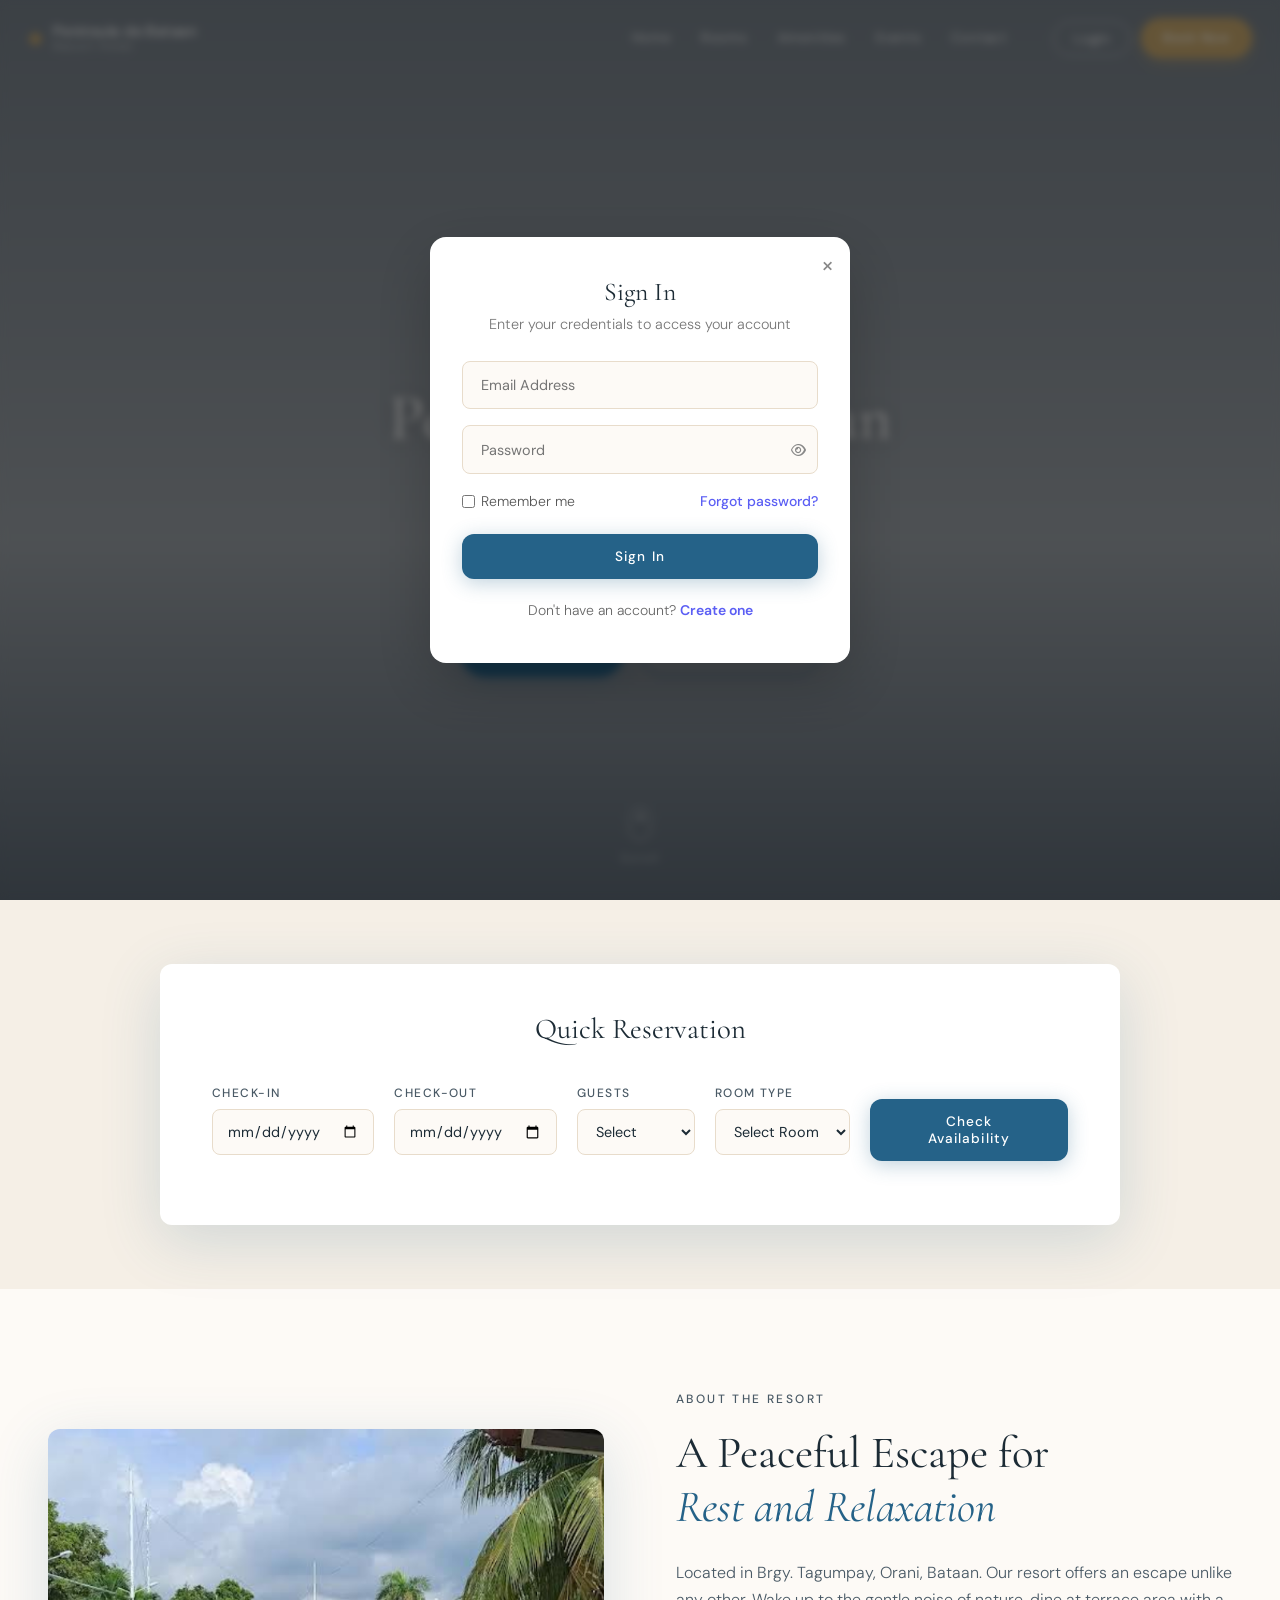
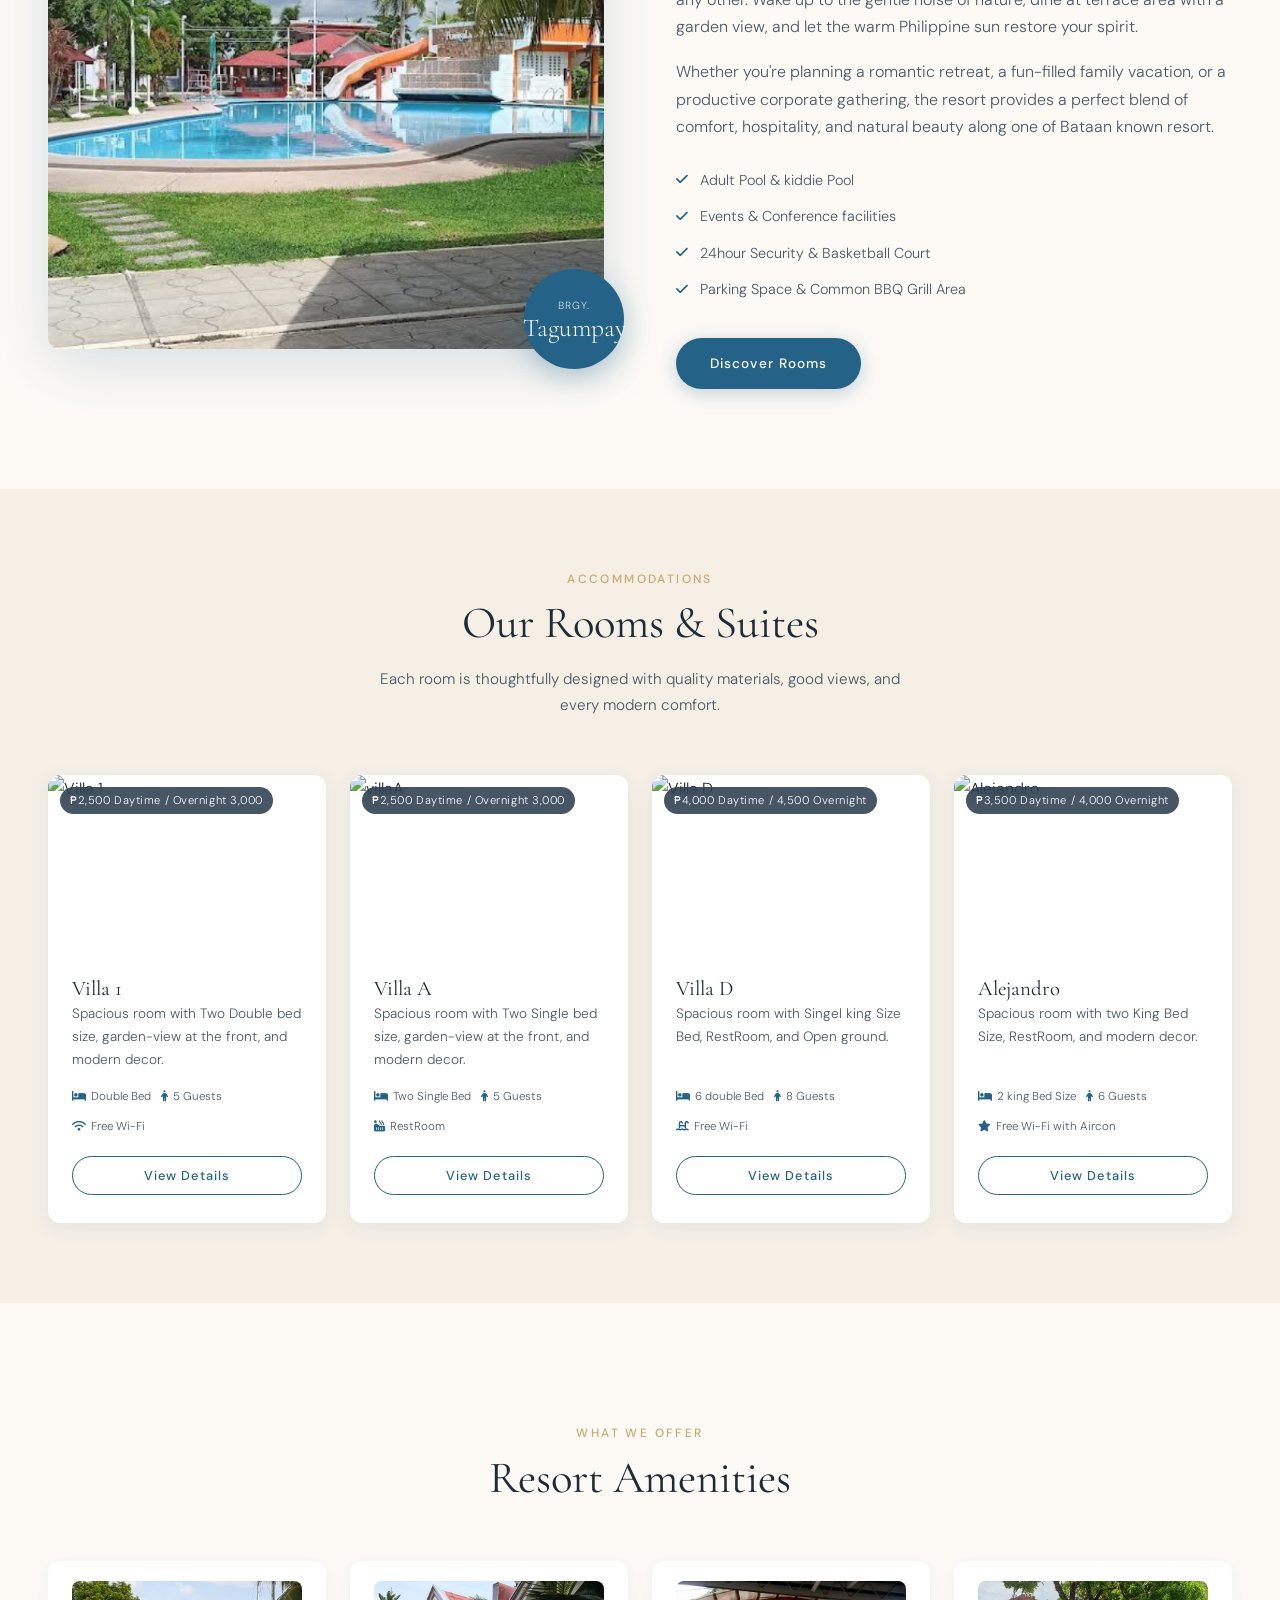
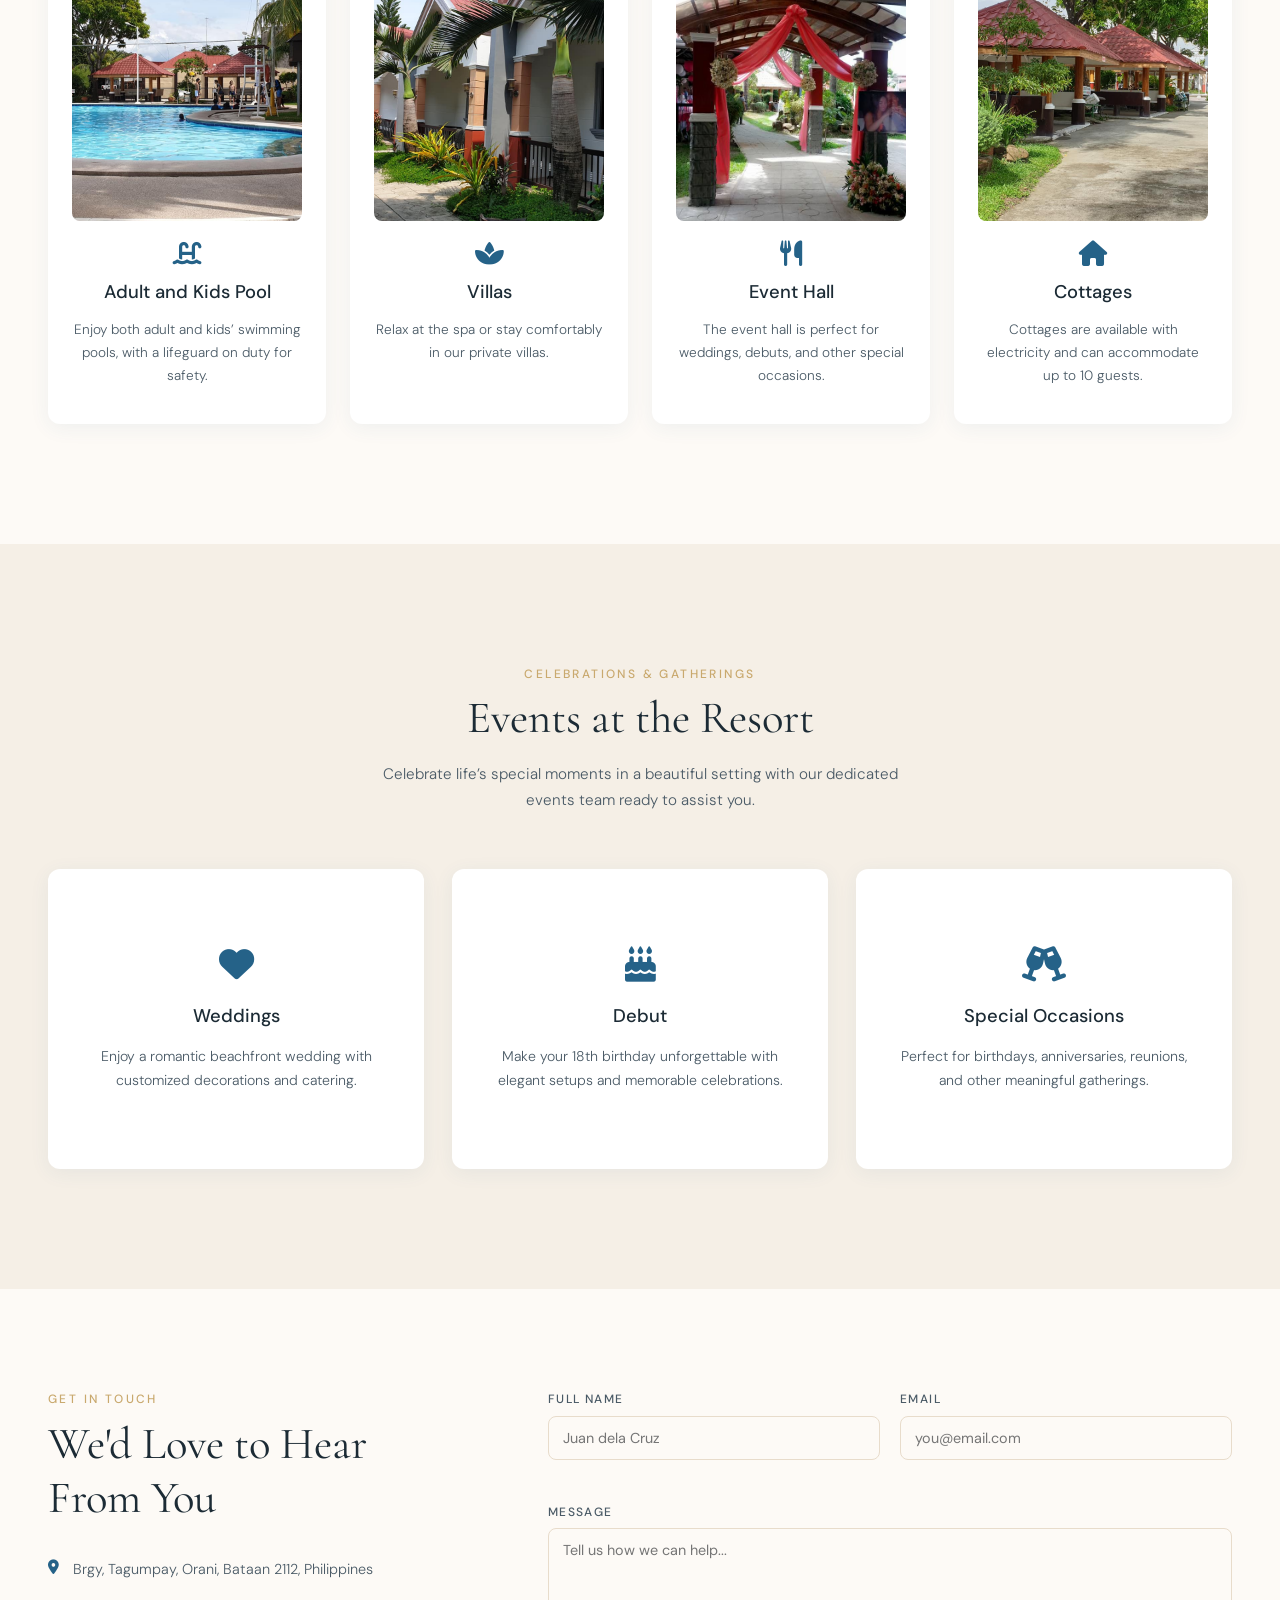
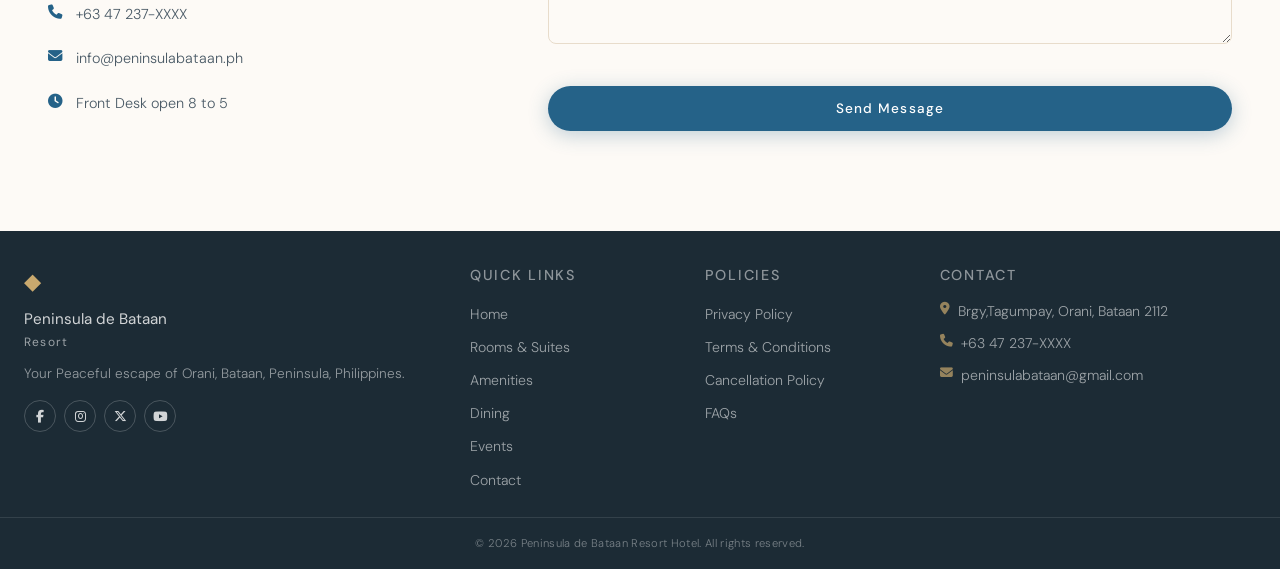
==== commit b3c7ad0a: "Add files via upload" ====
--- a/FinalOutput_NW2D/pages/index.html
+++ b/FinalOutput_NW2D/pages/index.html
@@ -30,7 +30,7 @@
         <a href="#contact">Contact</a>
       </nav>
       <div class="nav-cta">
-        <button class="btn-login" onclick="openLoginModal()">Login</button>
+        <button class="btn-login" id ="loginBtn" onclick="openLoginModal()">Login</button>
         <a href="#reservation" class="btn-book">Book Now</a>
       </div>
       <button class="hamburger" id="hamburger" aria-label="Toggle menu" aria-expanded="false">
@@ -46,7 +46,7 @@
         <a href="#events" class="mobile-link">Events</a>
         <a href="#contact" class="mobile-link">Contact</a>
         <div class="mobile-cta">
-          <button class="btn-login" onclick="openLoginModal()">Login</button>
+          <button class="btn-login" id="loginBtnMobile" onclick="openLoginModal()">Login</button>
           <a href="#reservation" class="btn-book">Book Now</a>
         </div>
       </nav>
@@ -102,24 +102,25 @@
           <label for="roomType">Room Type</label>
           <select id="roomType" name="room_type" required>
             <option value="">Select Room</option>
-            <option value="Villa 1">Villa 1</option>
-            <option value="Villa A">Villa A</option>
-            <option value="Villa D">Villa D</option>
-            <option value="Alejandro">Alejandro</option>
+            <option value="villa1">Villa 1</option>
+            <option value="villaA">Villa A</option>
+            <option value="villaD">Villa D</option>
+            <option value="alejandro">Alejandro</option>
           </select>
           <span class="form-error" id="roomTypeError"></span>
         </div>
-        <button type="submit" class="btn-primary btn-full">Check Availability</button>
-      </form>
-      
-        <div id="availNotice" style="display:none; margin-top:14px; padding:12px 16px;
-        border-radius:10px; font-size:.875rem; font-family:sans-serif;"></div>
-
-      <!-- Proceed to Billing — shown by app.js when room is available -->
-      <button type="button" id="proceedToBilling" class="btn-primary btn-full"
+        <button type="submit" class="btn-primary btn-full">Check Availability
+        </button>
+        
+            <div id="availNotice" style="display:none; margin-top:14px; padding:12px 16px;
+          border-radius:10px; font-size:.875rem; font-family:sans-serif;"></div>
+
+          <button type="button" id="proceedToBilling" class="btn-primary btn-full"
         style="display:none; margin-top:12px;">
         Proceed to Billing
-      </button>
+        </button>
+      </div>
+      </form>
     </div>
   </section>
 
--- a/FinalOutput_NW2D/css/style.css
+++ b/FinalOutput_NW2D/css/style.css
@@ -751,7 +751,147 @@
 /* =================================================================
    LOGIN MODAL
    ================================================================= */
-
+  /* ===== LOGIN MODAL ===== */
+.modal-overlay {
+  display: none;
+  position: fixed;
+  inset: 0;
+  background: rgba(0, 0, 0, 0.5);
+  backdrop-filter: blur(4px);
+  z-index: 9999;
+  align-items: center;
+  justify-content: center;
+  padding: 1rem;
+  box-sizing: border-box;
+}
+.modal-overlay.active {
+  display: flex;
+}
+.modal-card {
+  background: #fff;
+  border-radius: 16px;
+  padding: 2.5rem 2rem;
+  width: 100%;
+  max-width: 420px;
+  margin: 1rem;
+  position: relative;
+  box-shadow: 0 20px 60px rgba(0,0,0,0.2);
+  animation: modalIn 0.3s ease;
+}
+@keyframes modalIn {
+  from { opacity: 0; transform: translateY(-20px) scale(0.97); }
+  to   { opacity: 1; transform: translateY(0) scale(1); }
+}
+.modal-close {
+  position: absolute;
+  top: 1rem; right: 1rem;
+  background: none;
+  border: none;
+  font-size: 1.5rem;
+  cursor: pointer;
+  color: #888;
+  line-height: 1;
+}
+.modal-close:hover { color: #333; }
+.modal-title {
+  text-align: center;
+  font-size: 1.6rem;
+  margin-bottom: 0.25rem;
+}
+.modal-subtitle {
+  text-align: center;
+  color: #777;
+  font-size: 0.9rem;
+  margin-bottom: 1.5rem;
+}
+.modal-form .form-group {
+  margin-bottom: 1rem;
+}
+.modal-form .form-group:last-child {
+  margin-bottom: 0;
+}
+.modal-password-wrap {
+  position: relative !important;
+}
+.modal-card .form-group input {
+  padding: 0.9rem 1.1rem !important;
+}
+
+.modal-password-wrap input {
+  padding: 0.9rem 2.8rem 0.9rem 1.1rem;
+}
+.toggle-pw {
+  position: absolute;
+  right: 0.75rem;
+  top: 50%;
+  transform: translateY(-50%);
+  background: none;
+  border: none;
+  cursor: pointer;
+  color: #888;
+}
+.modal-row {
+  display: flex;
+  justify-content: space-between;
+  align-items: center;
+  margin: 0.5rem 0 1.25rem;
+  font-size: 0.875rem;
+}
+.remember-me {
+  display: flex;
+  align-items: center;
+  gap: 0.4rem;
+  cursor: pointer;
+  color: #555;
+}
+.forgot-link {
+  color: #5b5ef4;
+  text-decoration: none;
+  font-weight: 500;
+}
+.forgot-link:hover { 
+  text-decoration: underline;
+}
+.modal-footer-text {
+  text-align: center;
+  margin-top: 1.25rem;
+  font-size: 0.875rem;
+  color: #666;
+}
+.create-link {
+  color: #5b5ef4;
+  font-weight: 600;
+  text-decoration: none;
+}
+.create-link:hover { text-decoration: underline; }
+
+.modal-card .form-row {
+  display: grid;
+  grid-template-columns: 1fr 1fr;
+  gap: 0.75rem;
+}
+.modal-card {
+  max-height: 90vh;
+  overflow-y: auto;
+}
+
+#registerModal .modal-card {
+  max-width: 420px;
+  width: calc(100% - 2rem);
+  box-sizing: border-box;
+}
+
+#registerModal .modal-card .form-row {
+  display: grid;
+  grid-template-columns: 1fr 1fr;
+  gap: 0.75rem;
+  width: 100%;
+}
+
+#registerModal .modal-card .form-row .form-group input {
+  width: 100%;
+  box-sizing: border-box;
+}
 
 /* =================================================================
    TOAST NOTIFICATION
@@ -825,148 +965,6 @@
   .hero-title     { font-size: 2rem; }
 }
 
-/* ===== LOGIN MODAL ===== */
-.modal-overlay {
-  display: none;
-  position: fixed;
-  inset: 0;
-  background: rgba(0, 0, 0, 0.5);
-  backdrop-filter: blur(4px);
-  z-index: 9999;
-  align-items: center;
-  justify-content: center;
-  padding: 1rem;
-  box-sizing: border-box;
-}
-.modal-overlay.active {
-  display: flex;
-}
-.modal-card {
-  background: #fff;
-  border-radius: 16px;
-  padding: 2.5rem 2rem;
-  width: 100%;
-  max-width: 420px;
-  margin: 1rem;
-  position: relative;
-  box-shadow: 0 20px 60px rgba(0,0,0,0.2);
-  animation: modalIn 0.3s ease;
-}
-@keyframes modalIn {
-  from { opacity: 0; transform: translateY(-20px) scale(0.97); }
-  to   { opacity: 1; transform: translateY(0) scale(1); }
-}
-.modal-close {
-  position: absolute;
-  top: 1rem; right: 1rem;
-  background: none;
-  border: none;
-  font-size: 1.5rem;
-  cursor: pointer;
-  color: #888;
-  line-height: 1;
-}
-.modal-close:hover { color: #333; }
-.modal-title {
-  text-align: center;
-  font-size: 1.6rem;
-  margin-bottom: 0.25rem;
-}
-.modal-subtitle {
-  text-align: center;
-  color: #777;
-  font-size: 0.9rem;
-  margin-bottom: 1.5rem;
-}
-.modal-form .form-group {
-  margin-bottom: 1rem;
-}
-.modal-form .form-group:last-child {
-  margin-bottom: 0;
-}
-.modal-password-wrap {
-  position: relative !important;
-}
-.modal-card .form-group input {
-  padding: 0.9rem 1.1rem !important;
-}
-
-.modal-password-wrap input {
-  padding: 0.9rem 2.8rem 0.9rem 1.1rem;
-}
-.toggle-pw {
-  position: absolute;
-  right: 0.75rem;
-  top: 50%;
-  transform: translateY(-50%);
-  background: none;
-  border: none;
-  cursor: pointer;
-  color: #888;
-}
-.modal-row {
-  display: flex;
-  justify-content: space-between;
-  align-items: center;
-  margin: 0.5rem 0 1.25rem;
-  font-size: 0.875rem;
-}
-.remember-me {
-  display: flex;
-  align-items: center;
-  gap: 0.4rem;
-  cursor: pointer;
-  color: #555;
-}
-.forgot-link {
-  color: #5b5ef4;
-  text-decoration: none;
-  font-weight: 500;
-}
-.forgot-link:hover { 
-  text-decoration: underline;
-}
-.modal-footer-text {
-  text-align: center;
-  margin-top: 1.25rem;
-  font-size: 0.875rem;
-  color: #666;
-}
-.create-link {
-  color: #5b5ef4;
-  font-weight: 600;
-  text-decoration: none;
-}
-.create-link:hover { text-decoration: underline; }
-
-.modal-card .form-row {
-  display: grid;
-  grid-template-columns: 1fr 1fr;
-  gap: 0.75rem;
-}
-.modal-card {
-  max-height: 90vh;
-  overflow-y: auto;
-}
-
-#registerModal .modal-card {
-  max-width: 420px;
-  width: calc(100% - 2rem);
-  box-sizing: border-box;
-}
-
-#registerModal .modal-card .form-row {
-  display: grid;
-  grid-template-columns: 1fr 1fr;
-  gap: 0.75rem;
-  width: 100%;
-}
-
-#registerModal .modal-card .form-row .form-group input {
-  width: 100%;
-  box-sizing: border-box;
-}
-
 /* =================================================================
    RECEPTIONIST css
    ================================================================= */
@@ -1327,9 +1325,7 @@
 .no-res-notice h3 { font-family:var(--font-display); font-size:1.9rem; font-weight:400; margin-bottom:12px; }
 .no-res-notice p { color:var(--text-mid); max-width:440px; margin:0 auto 28px; }
 
-/* =================================================================
-   STEP 1 — CONFIRMATION CARD
-   ================================================================= */
+
 .conf-layout { display:grid; grid-template-columns:1fr 300px; gap:28px; align-items:start; animation:fadeUp .55s ease both; }
 
 /* Main card */
@@ -1577,3 +1573,4 @@
   .receipt-dates { flex-direction:column; gap:8px; }
   .receipt-date-sep { display:none; }
 }
+
